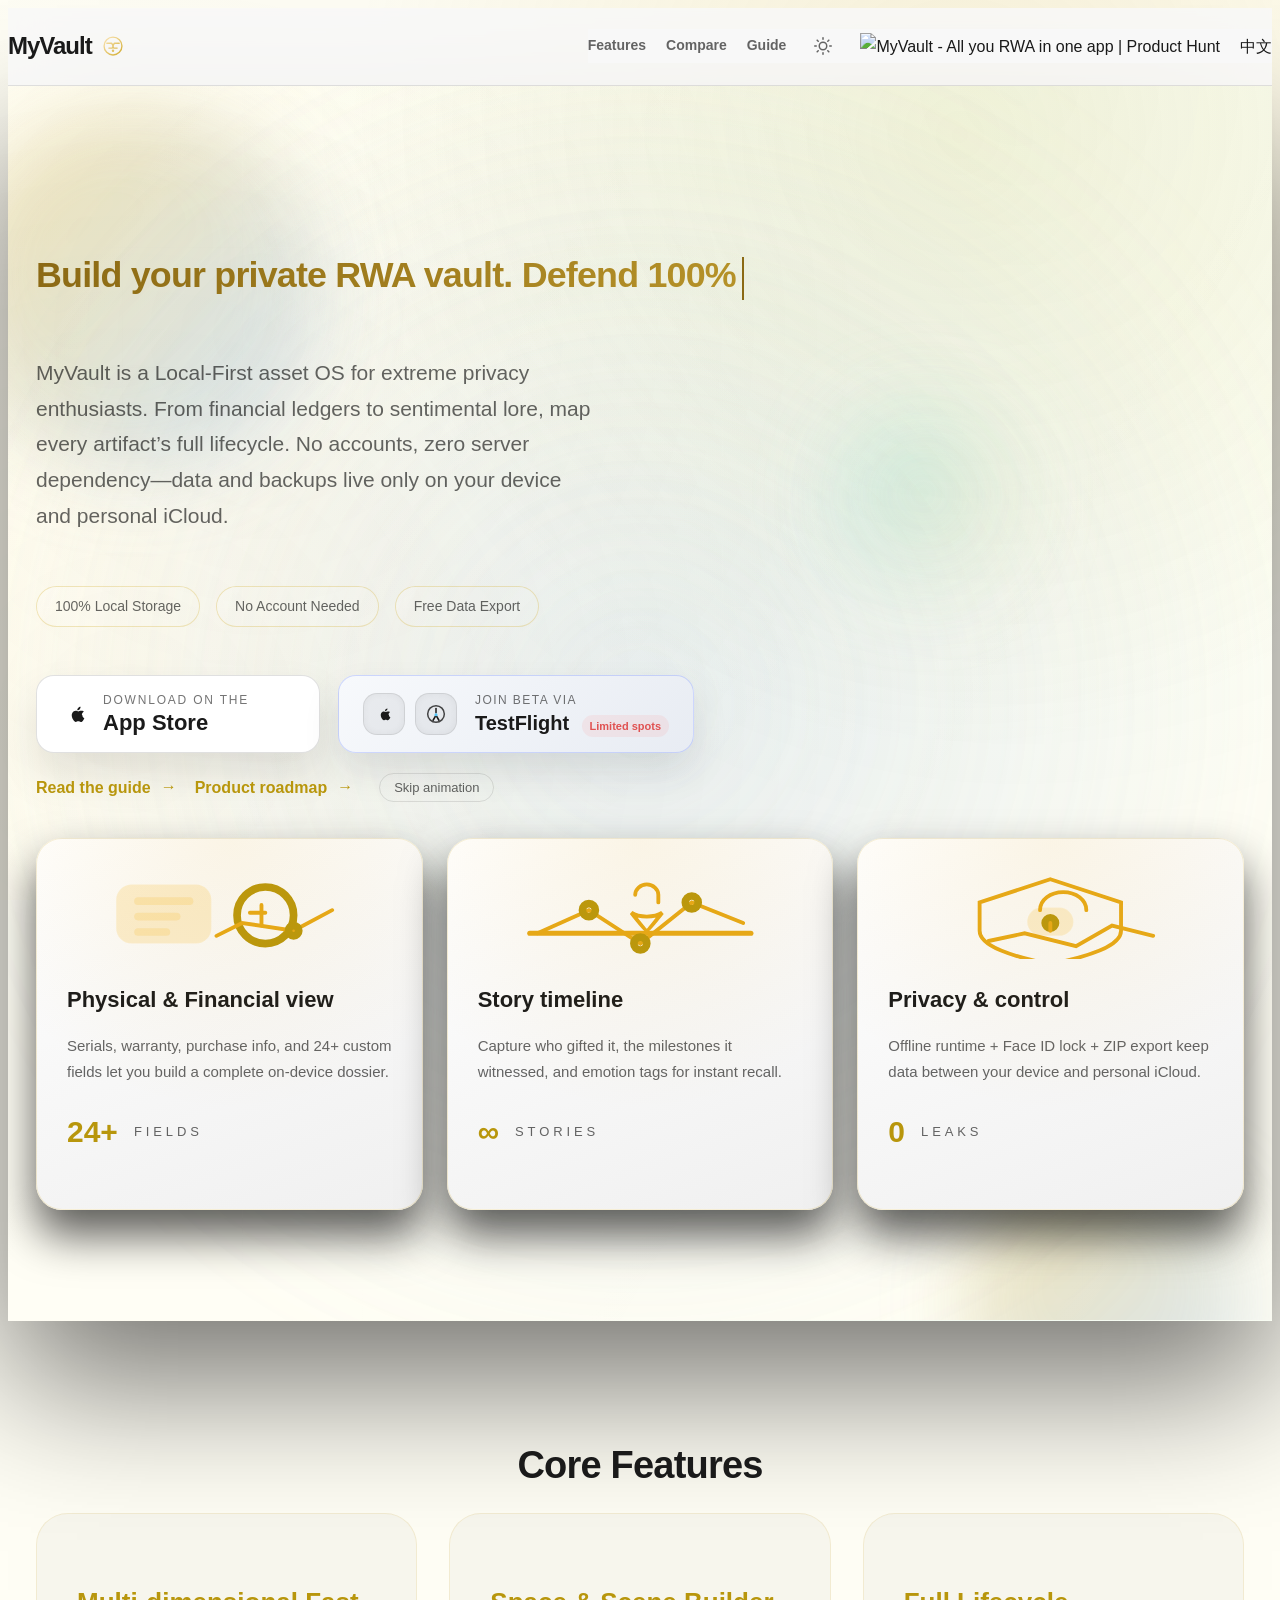
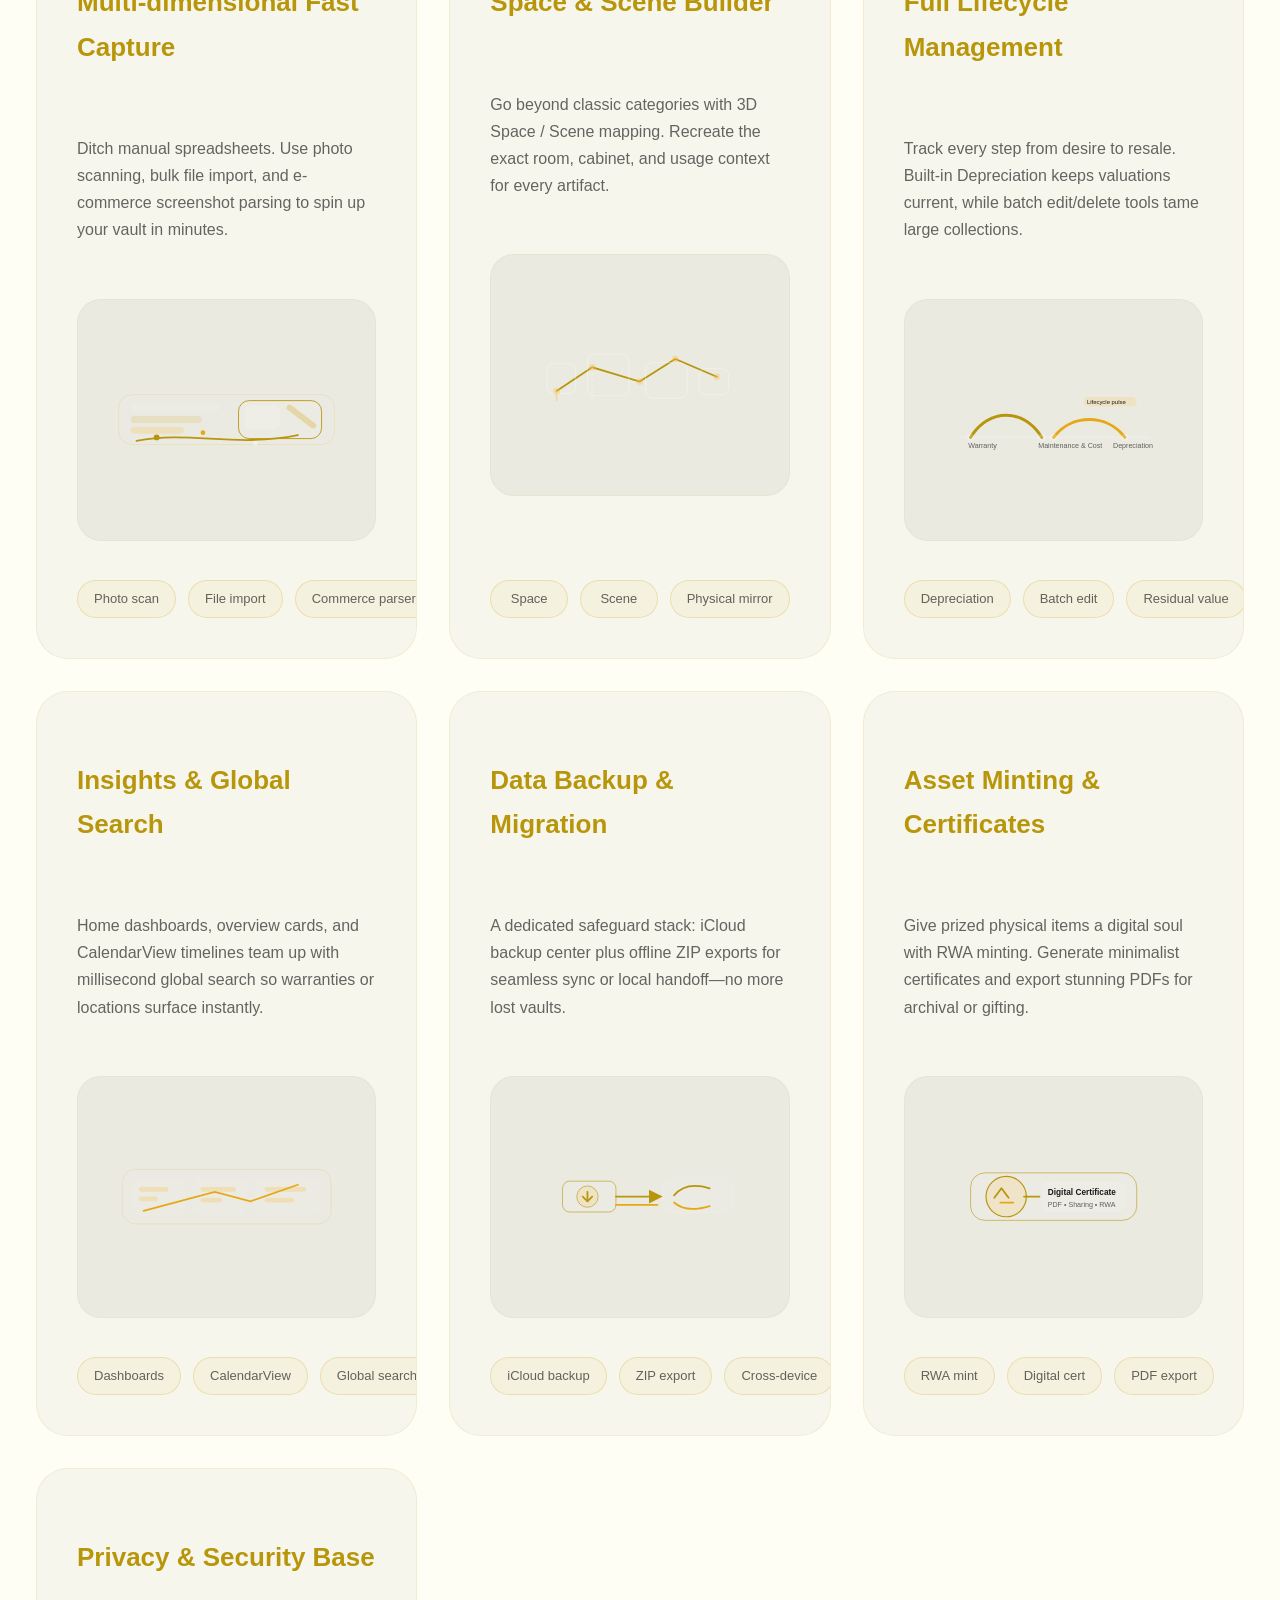
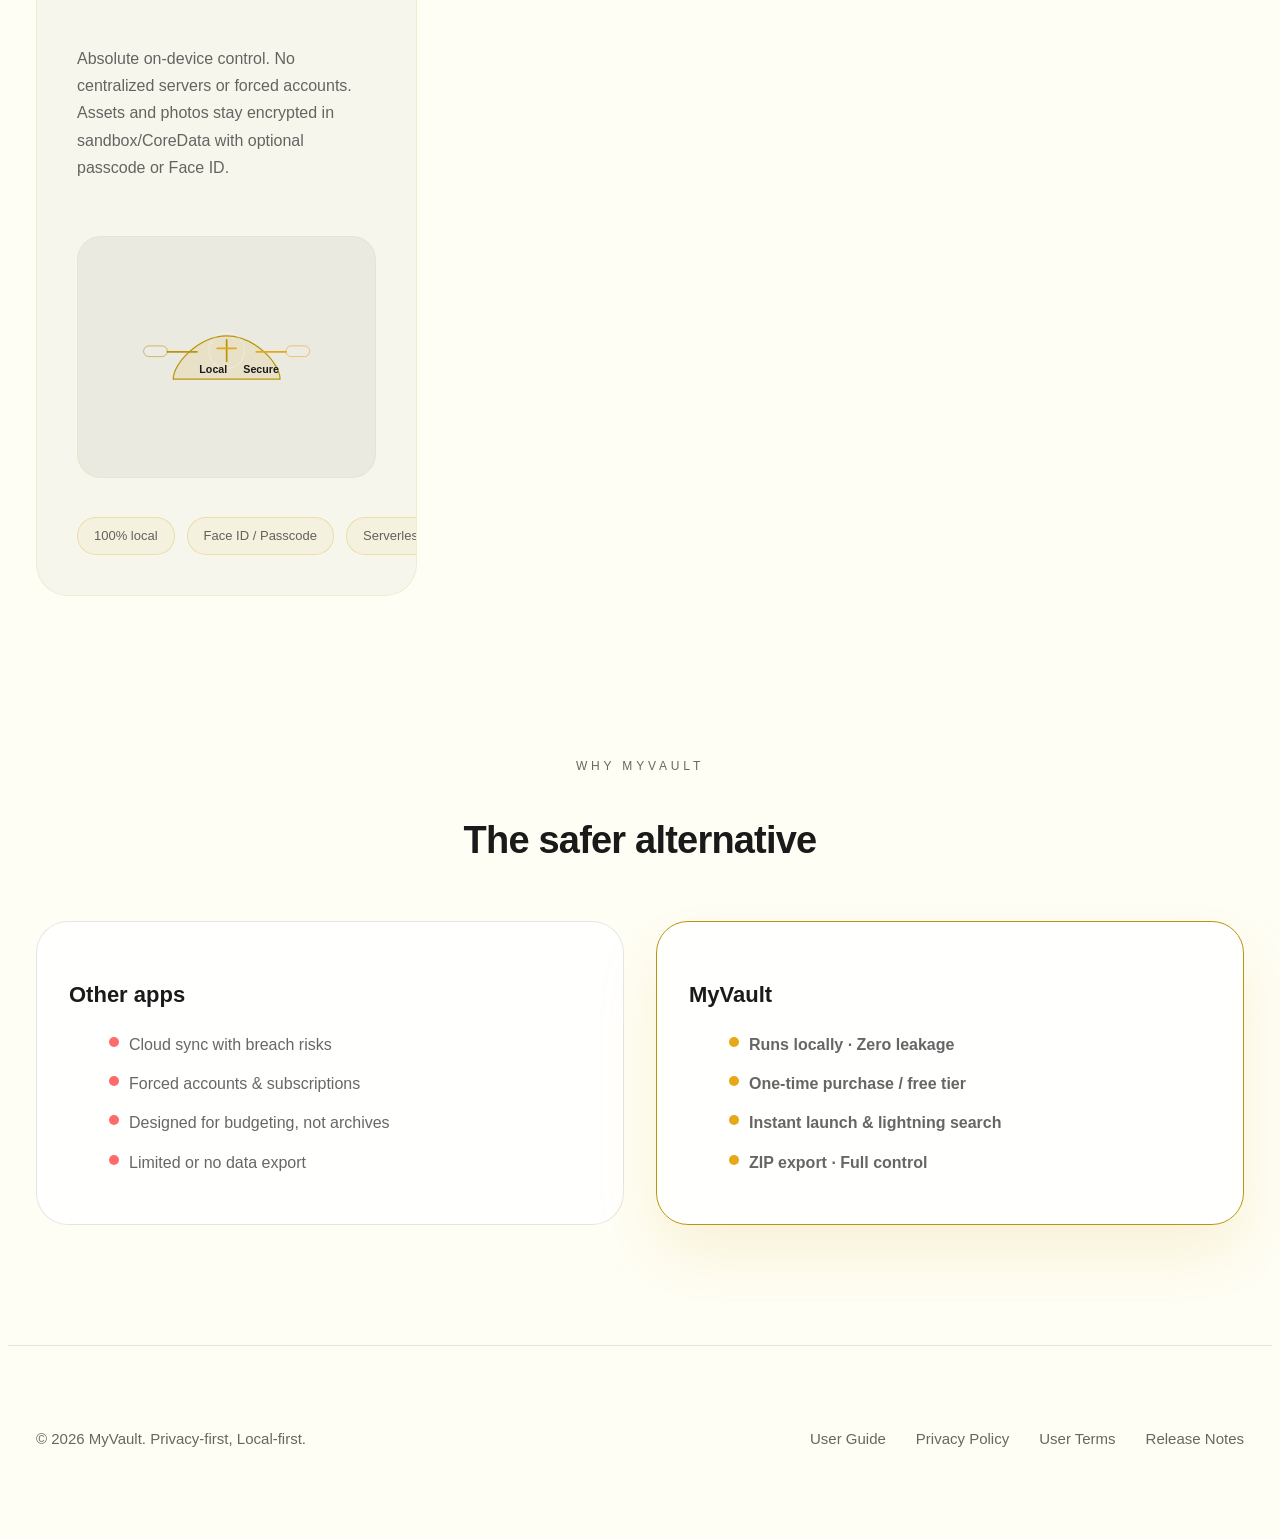
==== en/index.html @ 544a4bd5 "refactor: 移除Hero区ProductHunt卡片，优化导航栏布局与样式" ====
<!doctype html>
<html lang="en">
<head>
  <meta charset="utf-8" />
  <meta name="viewport" content="width=device-width,initial-scale=1" />
  <title>MyVault — Manage Real Assets & Preserve Their Stories</title>
  <meta name="description" content="MyVault is a privacy-first, local-first iOS app for cataloguing real-world assets, finances, and the memories behind them." />
  <meta property="og:title" content="MyVault: Manage Your Real Assets & Preserve Their Stories" />
  <meta property="og:description" content="Privacy-first, local-first asset notebook. Capture physical specs, financial attributes, and emotional memories. Data never leaves your device." />
  <meta property="og:type" content="website" />
  <meta property="og:url" content="https://myvault.moodex.cc/en/" />
  <meta property="og:image" content="https://myvault.moodex.cc/assets/og-cover.svg" />
  <link rel="stylesheet" href="../assets/style.css?v=1.1" />
  <link rel="icon" href="../assets/favicon.svg" type="image/svg+xml" />
  <link rel="manifest" href="/manifest.json" />
  <meta name="theme-color" content="#d4af37" />
  <link rel="canonical" href="https://myvault.moodex.cc/en/" />
  <link rel="alternate" hreflang="zh" href="https://myvault.moodex.cc/" />
  <link rel="alternate" hreflang="en" href="https://myvault.moodex.cc/en/" />
  <link rel="alternate" hreflang="x-default" href="https://myvault.moodex.cc/" />
  <script type="application/ld+json">
  {
    "@context": "https://schema.org",
    "@type": "SoftwareApplication",
    "name": "MyVault",
    "description": "A privacy-first, local-first iOS app for cataloguing real-world assets, finances, and the memories behind them.",
    "url": "https://myvault.moodex.cc/en/",
    "applicationCategory": "ProductivityApplication",
    "operatingSystem": "iOS",
    "offers": {
      "@type": "Offer",
      "price": "0",
      "priceCurrency": "USD"
    },
    "aggregateRating": {
      "@type": "AggregateRating",
      "ratingValue": "4.8",
      "ratingCount": "128"
    }
  }
  </script>
</head>
<body>
  <nav class="nav">
    <div class="container nav-inner">
      <a href="index.html" class="brand">MyVault</a>
      <button class="mobile-menu-toggle" aria-label="Toggle menu" onclick="toggleMobileMenu()">
        <svg class="icon-menu" viewBox="0 0 24 24" fill="none" stroke="currentColor" stroke-width="2" stroke-linecap="round">
          <path d="M3 12h18M3 6h18M3 18h18"/>
        </svg>
        <svg class="icon-close" viewBox="0 0 24 24" fill="none" stroke="currentColor" stroke-width="2" stroke-linecap="round">
          <path d="M18 6L6 18M6 6l12 12"/>
        </svg>
      </button>
      <div class="nav-links">
        <a href="#features" class="nav-link">Features</a>
        <a href="#comparison" class="nav-link">Compare</a>
        <a href="guide.html" class="nav-link">Guide</a>
        <button class="theme-toggle" aria-label="Toggle theme" onclick="toggleTheme()">
          <svg class="icon-sun" viewBox="0 0 24 24" fill="none" stroke="currentColor" stroke-width="2" stroke-linecap="round">
            <circle cx="12" cy="12" r="5"/><path d="M12 1v2M12 21v2M4.22 4.22l1.42 1.42M18.36 18.36l1.42 1.42M1 12h2M21 12h2M4.22 19.78l1.42-1.42M18.36 5.64l1.42-1.42"/>
          </svg>
          <svg class="icon-moon" viewBox="0 0 24 24" fill="none" stroke="currentColor" stroke-width="2" stroke-linecap="round">
            <path d="M21 12.79A9 9 0 1 1 11.21 3 7 7 0 0 0 21 12.79z"/>
          </svg>
        </button>
        <a href="https://www.producthunt.com/products/myvault?embed=true&utm_source=badge-featured&utm_medium=badge&utm_campaign=badge-myvault" target="_blank" rel="noopener noreferrer" class="ph-badge"><img alt="MyVault - All you RWA in one app | Product Hunt" src="https://api.producthunt.com/widgets/embed-image/v1/featured.svg?post_id=1150539&theme=light&t=1779177523877"></a>
        <a href="../index.html" class="lang-toggle" data-lang-target="zh">中文</a>
      </div>
    </div>
  </nav>

  <main>
    <section class="hero reveal" id="hero">
      <div class="hero-atmosphere" aria-hidden="true">
        <div class="hero-gridlines"></div>
        <div class="hero-orb hero-orb-one"></div>
        <div class="hero-orb hero-orb-two"></div>
        <div class="hero-orb hero-orb-three"></div>
      </div>
      <div class="container">
        <div class="hero-grid">
          <div class="hero-copy">
            <h1 class="h-title">
              <span class="typing" data-typing-speed="55">Build your private RWA vault. Defend 100% data sovereignty.</span>
              <span class="typing-caret" aria-hidden="true"></span>
            </h1>
            <p class="h-sub">MyVault is a Local-First asset OS for extreme privacy enthusiasts. From financial ledgers to sentimental lore, map every artifact’s full lifecycle. No accounts, zero server dependency—data and backups live only on your device and personal iCloud.</p>
            <div class="trust-badges">
              <span class="badge">100% Local Storage</span>
              <span class="badge">No Account Needed</span>
              <span class="badge">Free Data Export</span>
            </div>
            <div class="cta-row">
              <a class="app-store-badge" href="https://apps.apple.com/us/app/myvault-pro/id6761352322" aria-label="Download on the App Store">
                <svg viewBox="0 0 24 24" fill="currentColor" role="img" aria-hidden="true"><path d="M17.4 12.9c-.02-2.2 1.8-3.3 1.9-3.3-1-.5-2-.6-2.5-.6-1.1-.1-2.1.6-2.7.6-.6 0-1.4-.6-2.4-.6-1.2 0-2.4.7-3 1.8-1.3 2.1-.3 5.1.9 6.8.6.8 1.3 1.8 2.2 1.8.9 0 1.2-.6 2.3-.6s1.3.6 2.4.6c1 0 1.6-.9 2.2-1.7.7-.9 1-1.8 1-1.8-.02 0-1.9-.7-1.9-3z"/><path d="M15.4 7.6c.5-.6.9-1.4.8-2.3-.8.03-1.7.5-2.2 1.1-.5.5-.9 1.3-.8 2.2.9.07 1.7-.4 2.2-1z"/></svg>
                <div>
                  <small>Download on the</small>
                  <strong>App Store</strong>
                </div>
              </a>
              <a class="testflight-badge" href="https://testflight.apple.com/join/rM3rvxTg" target="_blank" rel="noopener" aria-label="Join the TestFlight beta">
                <div class="badge-icons" aria-hidden="true">
                  <span class="icon">
                    <svg viewBox="0 0 24 24" fill="currentColor">
                      <path d="M17.4 12.9c-.02-2.2 1.8-3.3 1.9-3.3-1-.5-2-.6-2.5-.6-1.1-.1-2.1.6-2.7.6-.6 0-1.4-.6-2.4-.6-1.2 0-2.4.7-3 1.8-1.3 2.1-.3 5.1.9 6.8.6.8 1.3 1.8 2.2 1.8.9 0 1.2-.6 2.3-.6s1.3.6 2.4.6c1 0 1.6-.9 2.2-1.7.7-.9 1-1.8 1-1.8-.02 0-1.9-.7-1.9-3z"/>
                      <path d="M15.4 7.6c.5-.6.9-1.4.8-2.3-.8.03-1.7.5-2.2 1.1-.5.5-.9 1.3-.8 2.2.9.07 1.7-.4 2.2-1z"/>
                    </svg>
                  </span>
                  <span class="icon">
                    <svg viewBox="0 0 24 24" fill="none" stroke="currentColor" stroke-width="1.8" stroke-linecap="round" stroke-linejoin="round">
                      <circle cx="12" cy="12" r="10" opacity=".8"/>
                      <path d="M12 5.5v5"/>
                      <path d="M12 13.5l3.5 6"/>
                      <path d="M12 13.5l-3.5 6"/>
                      <circle cx="12" cy="13" r="1.8" fill="#4fc3f7" stroke="none"/>
                    </svg>
                  </span>
                </div>
                <div>
                  <small>Join beta via</small>
                  <strong>TestFlight</strong>
                  <span class="urgency-tag">Limited spots</span>
                </div>
              </a>
            </div>
            <div class="cta-row">
              <a class="ghost-link" href="guide.html">Read the guide</a>
              <a class="ghost-link" href="https://linear.app/myvault" target="_blank" rel="noopener">Product roadmap</a>
              <button class="skip-typing" aria-label="Skip typing animation" onclick="skipTyping()">Skip animation</button>
            </div>
          </div>
        </div>
        <div class="insight-grid">
          <article class="insight-card">
            <div class="mini-chart">
              <svg viewBox="0 0 200 70">
                <rect x="12" y="12" width="74" height="46" rx="12" fill="rgba(255,255,255,.04)" stroke="rgba(255,255,255,.12)"/>
                <rect x="26" y="22" width="46" height="6" rx="3" fill="rgba(247,193,76,.5)"/>
                <rect x="26" y="34" width="36" height="6" rx="3" fill="rgba(255,255,255,.2)"/>
                <rect x="26" y="46" width="28" height="6" rx="3" fill="rgba(255,255,255,.12)"/>
                <circle cx="128" cy="36" r="22" fill="rgba(212,175,55,.15)" stroke="var(--accent)" stroke-width="2"/>
                <path d="M116,34h12" stroke="var(--accent)" stroke-width="3" stroke-linecap="round"/>
                <path d="M125,28v16" stroke="var(--accent)" stroke-width="3" stroke-linecap="round"/>
                <path class="animate-path" d="M90,52 L110,42 L150,48 L180,32" fill="none" stroke="var(--accent-secondary)" stroke-width="2.5" stroke-linecap="round"/>
                <circle cx="150" cy="48" r="4" fill="var(--accent-secondary)"/>
              </svg>
            </div>
            <h3>Physical & Financial view</h3>
            <p>Serials, warranty, purchase info, and 24+ custom fields let you build a complete on-device dossier.</p>
            <div class="metric"><strong>24+</strong><span>FIELDS</span></div>
          </article>
          <article class="insight-card">
            <div class="mini-chart">
              <svg viewBox="0 0 200 70">
                <line x1="14" y1="50" x2="186" y2="50" stroke="rgba(255,255,255,.2)" stroke-width="2" stroke-linecap="round"/>
                <path class="animate-path" d="M20,50 L60,32 L100,58 L140,26 L180,42" fill="none" stroke="var(--accent)" stroke-width="3" stroke-linecap="round"/>
                <g fill="rgba(247,193,76,.4)">
                  <circle cx="60" cy="32" r="5"/>
                  <circle cx="100" cy="58" r="5"/>
                  <circle cx="140" cy="26" r="5"/>
                </g>
                <path d="M96,20 C96,16 100,12 105,12c5,0 9,4 9,8v6" stroke="rgba(247,193,76,.6)" stroke-width="2" fill="none"/>
                <path d="M93,34 C99,38 111,38 117,34 117,34 106,48 105,48 104,48 93,34 93,34Z" fill="var(--accent-secondary)"/>
              </svg>
            </div>
            <h3>Story timeline</h3>
            <p>Capture who gifted it, the milestones it witnessed, and emotion tags for instant recall.</p>
            <div class="metric"><strong>∞</strong><span>STORIES</span></div>
          </article>
          <article class="insight-card">
            <div class="mini-chart">
              <svg viewBox="0 0 200 70">
                <path d="M100,8 L155,26 V48 C155,60 130,68 100,74 70,68 45,60 45,48 V26 Z" fill="rgba(212,175,55,.12)" stroke="var(--accent)" stroke-width="2"/>
                <rect x="82" y="30" width="36" height="22" rx="11" fill="rgba(0,0,0,.35)" stroke="rgba(255,255,255,.2)"/>
                <path d="M92,32 C92,24 100,18 110,18s18,6 18,14" fill="none" stroke="rgba(255,255,255,.4)" stroke-width="2"/>
                <circle cx="100" cy="42" r="4" fill="var(--accent-secondary)"/>
                <path d="M100,42 v6" stroke="var(--accent-secondary)" stroke-width="2" stroke-linecap="round"/>
                <path class="animate-path" d="M52,56 L80,50 L120,60 L148,44 L180,52" fill="none" stroke="var(--accent)" stroke-width="2.5" stroke-linecap="round"/>
              </svg>
            </div>
            <h3>Privacy & control</h3>
            <p>Offline runtime + Face ID lock + ZIP export keep data between your device and personal iCloud.</p>
            <div class="metric"><strong>0</strong><span>LEAKS</span></div>
          </article>
        </div>
      </div>
    </section>

    <section id="features" class="section">
      <div class="container">
        <h2 class="section-title reveal">Core Features</h2>
        <div class="feature-chart-grid">
          <div class="feature-chart reveal">
            <h3>Multi-dimensional Fast Capture</h3>
            <p class="feature-desc">Ditch manual spreadsheets. Use photo scanning, bulk file import, and e-commerce screenshot parsing to spin up your vault in minutes.</p>
            <div class="chart-wrap">
              <svg viewBox="0 0 400 120">
                <rect x="18" y="18" width="364" height="84" rx="22" fill="rgba(255,255,255,.02)" stroke="var(--line)"/>
                <rect x="38" y="32" width="150" height="14" rx="7" fill="rgba(255,255,255,.08)"/>
                <rect x="38" y="54" width="120" height="12" rx="6" fill="rgba(212,175,55,.18)"/>
                <rect x="38" y="72" width="90" height="12" rx="6" fill="rgba(247,193,76,.25)"/>
                <rect x="220" y="28" width="140" height="64" rx="18" fill="rgba(255,255,255,.04)" stroke="var(--accent)" stroke-width="1.5"/>
                <rect x="230" y="36" width="60" height="40" rx="10" fill="rgba(255,255,255,.08)"/>
                <path d="M306,40 L346,70" stroke="rgba(212,175,55,.35)" stroke-width="10" stroke-linecap="round"/>
                <path class="animate-path" d="M48,96 C140,78 210,108 320,86" fill="none" stroke="var(--accent)" stroke-width="3" stroke-linecap="round"/>
                <circle cx="82" cy="90" r="5" fill="var(--accent)"/>
                <circle cx="160" cy="82" r="4" fill="var(--accent-secondary)"/>
                <circle cx="248" cy="100" r="4" fill="#fff" opacity=".4"/>
              </svg>
            </div>
            <div class="meta"><span>Photo scan</span><span>File import</span><span>Commerce parser</span></div>
          </div>
          <div class="feature-chart reveal">
            <h3>Space & Scene Builder</h3>
            <p class="feature-desc">Go beyond classic categories with 3D Space / Scene mapping. Recreate the exact room, cabinet, and usage context for every artifact.</p>
            <div class="chart-wrap">
              <svg viewBox="0 0 400 120">
                <path class="animate-path" d="M60,86 L120,46 L200,70 L260,32 L330,62" fill="none" stroke="var(--accent)" stroke-width="3" stroke-linecap="round"/>
                <g fill="none" stroke="rgba(255,255,255,.3)" stroke-width="1.5">
                  <rect x="44" y="40" width="48" height="50" rx="10"/>
                  <rect x="112" y="24" width="70" height="70" rx="12"/>
                  <rect x="210" y="38" width="70" height="60" rx="12"/>
                  <rect x="300" y="48" width="50" height="44" rx="12"/>
                </g>
                <g fill="rgba(247,193,76,.35)">
                  <circle cx="60" cy="86" r="6"/>
                  <circle cx="120" cy="46" r="6"/>
                  <circle cx="200" cy="70" r="6"/>
                  <circle cx="260" cy="32" r="6"/>
                  <circle cx="330" cy="62" r="6"/>
                </g>
                <polyline points="60,86 60,102" stroke="rgba(247,193,76,.4)" stroke-width="3" stroke-linecap="round"/>
                <polyline points="120,46 120,102" stroke="rgba(255,255,255,.2)" stroke-width="3" stroke-dasharray="4 6"/>
              </svg>
            </div>
            <div class="meta"><span>Space</span><span>Scene</span><span>Physical mirror</span></div>
          </div>
          <div class="feature-chart reveal">
            <h3>Full Lifecycle Management</h3>
            <p class="feature-desc">Track every step from desire to resale. Built-in Depreciation keeps valuations current, while batch edit/delete tools tame large collections.</p>
            <div class="chart-wrap">
              <svg viewBox="0 0 400 120">
                <line x1="40" y1="90" x2="360" y2="90" stroke="rgba(255,255,255,.15)" stroke-width="4" stroke-linecap="round"/>
                <path class="animate-path" d="M60,90 C90,40 150,40 180,90" fill="none" stroke="var(--accent)" stroke-width="5" stroke-linecap="round"/>
                <path class="animate-path" d="M200,90 C230,50 290,50 320,90" fill="none" stroke="var(--accent-secondary)" stroke-width="5" stroke-linecap="round"/>
                <g fill="rgba(255,255,255,.2)">
                  <circle cx="60" cy="90" r="6"/>
                  <circle cx="180" cy="90" r="6"/>
                  <circle cx="200" cy="90" r="6"/>
                  <circle cx="320" cy="90" r="6"/>
                </g>
                <text x="56" y="108" fill="var(--muted)" font-size="12">Warranty</text>
                <text x="174" y="108" fill="var(--muted)" font-size="12">Maintenance & Cost</text>
                <text x="300" y="108" fill="var(--muted)" font-size="12">Depreciation</text>
                <rect x="250" y="22" width="90" height="16" rx="8" fill="rgba(247,193,76,.2)"/>
                <text x="256" y="34" fill="var(--text)" font-size="10">Lifecycle pulse</text>
              </svg>
            </div>
            <div class="meta"><span>Depreciation</span><span>Batch edit</span><span>Residual value</span></div>
          </div>
          <div class="feature-chart reveal">
            <h3>Insights & Global Search</h3>
            <p class="feature-desc">Home dashboards, overview cards, and CalendarView timelines team up with millisecond global search so warranties or locations surface instantly.</p>
            <div class="chart-wrap">
              <svg viewBox="0 0 400 120">
                <rect x="24" y="14" width="352" height="92" rx="22" fill="rgba(255,255,255,.02)" stroke="var(--line)"/>
                <rect x="40" y="30" width="90" height="60" rx="14" fill="rgba(255,255,255,.05)" stroke="rgba(255,255,255,.08)"/>
                <rect x="144" y="30" width="90" height="60" rx="14" fill="rgba(255,255,255,.05)" stroke="rgba(255,255,255,.08)"/>
                <rect x="248" y="30" width="110" height="60" rx="14" fill="rgba(255,255,255,.05)" stroke="rgba(255,255,255,.08)"/>
                <g fill="rgba(247,193,76,.3)">
                  <rect x="52" y="44" width="50" height="8" rx="4"/>
                  <rect x="52" y="60" width="32" height="8" rx="4"/>
                  <rect x="156" y="44" width="60" height="8" rx="4"/>
                  <rect x="156" y="62" width="36" height="8" rx="4"/>
                  <rect x="264" y="44" width="70" height="8" rx="4"/>
                  <rect x="264" y="62" width="50" height="8" rx="4"/>
                </g>
                <path class="animate-path" d="M60,84 L180,52 L240,68 L320,40" fill="none" stroke="var(--accent-secondary)" stroke-width="3" stroke-linecap="round"/>
              </svg>
            </div>
            <div class="meta"><span>Dashboards</span><span>CalendarView</span><span>Global search</span></div>
          </div>
          <div class="feature-chart reveal">
            <h3>Data Backup & Migration</h3>
            <p class="feature-desc">A dedicated safeguard stack: iCloud backup center plus offline ZIP exports for seamless sync or local handoff—no more lost vaults.</p>
            <div class="chart-wrap">
              <svg viewBox="0 0 400 120">
                <defs>
                  <marker id="arrow-backup-en" markerWidth="8" markerHeight="8" refX="5" refY="4" orient="auto" markerUnits="strokeWidth">
                    <path d="M0,0 L8,4 L0,8 z" fill="var(--accent)"/>
                  </marker>
                </defs>
                <rect x="70" y="34" width="90" height="52" rx="12" fill="rgba(255,255,255,.05)" stroke="var(--accent)"/>
                <rect x="238" y="28" width="120" height="60" rx="20" fill="rgba(255,255,255,.03)" stroke="rgba(255,255,255,.15)"/>
                <path d="M258,58 q20,-24 60,-12" fill="none" stroke="var(--accent)" stroke-width="3" stroke-linecap="round"/>
                <path d="M258,70 q20,18 60,6" fill="none" stroke="var(--accent-secondary)" stroke-width="3" stroke-linecap="round"/>
                <path class="animate-path" d="M160,60 H230" fill="none" stroke="var(--accent)" stroke-width="3" stroke-linecap="round" marker-end="url(#arrow-backup-en)"/>
                <path class="animate-path" d="M230,74 H160" fill="none" stroke="var(--accent-secondary)" stroke-width="3" stroke-linecap="round"/>
                <circle cx="112" cy="60" r="18" fill="rgba(247,193,76,.2)" stroke="var(--accent)"/>
                <path d="M112,52 v16" stroke="var(--accent)" stroke-width="3" stroke-linecap="round"/>
                <polyline points="104,60 112,68 120,60" fill="none" stroke="var(--accent)" stroke-width="3" stroke-linecap="round"/>
              </svg>
            </div>
            <div class="meta"><span>iCloud backup</span><span>ZIP export</span><span>Cross-device</span></div>
          </div>
          <div class="feature-chart reveal">
            <h3>Asset Minting & Certificates</h3>
            <p class="feature-desc">Give prized physical items a digital soul with RWA minting. Generate minimalist certificates and export stunning PDFs for archival or gifting.</p>
            <div class="chart-wrap">
              <svg viewBox="0 0 400 120">
                <rect x="60" y="20" width="280" height="80" rx="24" fill="rgba(255,255,255,.03)" stroke="var(--accent)"/>
                <circle cx="120" cy="60" r="34" fill="rgba(247,193,76,.18)" stroke="var(--accent)" stroke-width="2"/>
                <path d="M100 62 L112 46 L124 62" stroke="var(--accent)" stroke-width="3" stroke-linecap="round" stroke-linejoin="round" fill="none"/>
                <path d="M110 70 L132 70" stroke="var(--accent-secondary)" stroke-width="3" stroke-linecap="round"/>
                <rect x="180" y="36" width="140" height="48" rx="12" fill="rgba(255,255,255,.06)" stroke="rgba(255,255,255,.15)"/>
                <text x="190" y="58" fill="var(--text)" font-size="14" font-weight="700">Digital Certificate</text>
                <text x="190" y="78" fill="var(--muted)" font-size="12">PDF • Sharing • RWA</text>
                <path class="animate-path" d="M150 60 H176" stroke="var(--accent)" stroke-width="3" stroke-linecap="round"/>
              </svg>
            </div>
            <div class="meta"><span>RWA mint</span><span>Digital cert</span><span>PDF export</span></div>
          </div>
          <div class="feature-chart reveal">
            <h3>Privacy & Security Base</h3>
            <p class="feature-desc">Absolute on-device control. No centralized servers or forced accounts. Assets and photos stay encrypted in sandbox/CoreData with optional passcode or Face ID.</p>
            <div class="chart-wrap">
              <svg viewBox="0 0 400 120">
                <path d="M200,25 C245,25 290,70 290,98 H110 C110,70 155,25 200,25Z" fill="rgba(212,175,55,.15)" stroke="var(--accent)" stroke-width="2"/>
                <circle cx="200" cy="50" r="30" fill="none" stroke="rgba(255,255,255,.25)" stroke-width="2"/>
                <path class="animate-path" d="M200,32 V68" stroke="var(--accent)" stroke-width="3" stroke-linecap="round"/>
                <path class="animate-path" d="M184,46 H216" stroke="var(--accent-secondary)" stroke-width="3" stroke-linecap="round"/>
                <text x="154" y="88" fill="var(--text)" font-size="18" font-weight="700">Local</text>
                <text x="228" y="88" fill="var(--text)" font-size="18" font-weight="700">Secure</text>
                <rect x="60" y="42" width="40" height="18" rx="9" fill="rgba(255,255,255,.08)" stroke="var(--accent)"/>
                <rect x="300" y="42" width="40" height="18" rx="9" fill="rgba(255,255,255,.08)" stroke="var(--accent-secondary)"/>
                <path class="animate-path" d="M100,52 H150" stroke="var(--accent)" stroke-width="3" stroke-linecap="round"/>
                <path class="animate-path" d="M300,52 H250" stroke="var(--accent-secondary)" stroke-width="3" stroke-linecap="round"/>
              </svg>
            </div>
            <div class="meta"><span>100% local</span><span>Face ID / Passcode</span><span>Serverless</span></div>
          </div>
        </div>
      </div>
    </section>

    <section id="comparison" class="section reveal">
      <div class="container">
        <div class="subheading">Why MyVault</div>
        <h2 class="section-title">The safer alternative</h2>
        <div class="compare-grid">
          <article class="compare-card other">
            <h3>Other apps</h3>
            <ul>
              <li>Cloud sync with breach risks</li>
              <li>Forced accounts & subscriptions</li>
              <li>Designed for budgeting, not archives</li>
              <li>Limited or no data export</li>
            </ul>
          </article>
          <article class="compare-card mine">
            <h3>MyVault</h3>
            <ul>
              <li><strong>Runs locally · Zero leakage</strong></li>
              <li><strong>One-time purchase / free tier</strong></li>
              <li><strong>Instant launch & lightning search</strong></li>
              <li><strong>ZIP export · Full control</strong></li>
            </ul>
          </article>
        </div>
      </div>
    </section>

  </main>

  <button class="back-to-top" aria-label="Back to top" onclick="window.scrollTo({top:0,behavior:'smooth'})">
    <svg viewBox="0 0 24 24" fill="none" stroke="currentColor" stroke-width="2.5" stroke-linecap="round" stroke-linejoin="round">
      <path d="M18 15l-6-6-6 6"/>
    </svg>
  </button>

  <footer class="footer">
    <div class="container footer-inner">
      <p class="footer-copy">© <span id="y"></span> MyVault. Privacy-first, Local-first.</p>
      <div class="footer-links">
        <a href="guide.html">User Guide</a>
        <a href="privacy.html">Privacy Policy</a>
        <a href="terms.html">User Terms</a>
        <a href="changelog.html">Release Notes</a>
      </div>
    </div>
  </footer>

  <script src="../assets/lang.js"></script>
  <script>
    let typingIntervals = [];

    function skipTyping() {
      document.querySelectorAll('.typing').forEach(target => {
        const fullText = target.getAttribute('data-full-text') || target.textContent.trim();
        target.textContent = fullText;
        const container = target.closest('.h-title');
        if (container) container.classList.add('typing-complete');
        const caret = target.closest('.h-title')?.querySelector('.typing-caret');
        if (caret) caret.style.opacity = '0';
      });
      typingIntervals.forEach(timer => clearInterval(timer));
      typingIntervals = [];
    }

    document.querySelectorAll('.typing').forEach(target => {
      const fullText = target.textContent.trim();
      target.setAttribute('data-full-text', fullText);
      const speed = parseInt(target.dataset.typingSpeed || '55', 10);
      const delay = Math.max(1600, fullText.length * speed * 0.6);
      const container = target.closest('.h-title');
      if (!container) return;

      const runTyping = () => {
        container.classList.remove('typing-complete');
        target.textContent = '';
        const caret = container.querySelector('.typing-caret');
        if (caret) caret.style.opacity = '1';
        let index = 0;
        const timer = setInterval(() => {
          target.textContent = fullText.slice(0, index + 1);
          index++;
          if (index >= fullText.length) {
            clearInterval(timer);
            const idx = typingIntervals.indexOf(timer);
            if (idx > -1) typingIntervals.splice(idx, 1);
            container.classList.add('typing-complete');
            typingIntervals.push(setTimeout(runTyping, delay));
          }
        }, speed);
        typingIntervals.push(timer);
      };

      runTyping();
    });

    document.getElementById('y').textContent = new Date().getFullYear();

    // Back to top button
    const backToTop = document.querySelector('.back-to-top');
    window.addEventListener('scroll', () => {
      if (window.scrollY > 600) {
        backToTop.classList.add('visible');
      } else {
        backToTop.classList.remove('visible');
      }
    }, { passive: true });

    // Mobile menu toggle
    function toggleMobileMenu() {
      const toggle = document.querySelector('.mobile-menu-toggle');
      const navLinks = document.querySelector('.nav-links');
      toggle.classList.toggle('active');
      navLinks.classList.toggle('active');
    }

    // Close mobile menu when clicking a link
    document.querySelectorAll('.nav-links .nav-link').forEach(link => {
      link.addEventListener('click', () => {
        document.querySelector('.mobile-menu-toggle')?.classList.remove('active');
        document.querySelector('.nav-links')?.classList.remove('active');
      });
    });

    // Theme toggle
    const themeToggle = document.querySelector('.theme-toggle');
    const savedTheme = localStorage.getItem('theme');
    if (savedTheme) {
      document.documentElement.setAttribute('data-theme', savedTheme);
    } else if (window.matchMedia('(prefers-color-scheme: light)').matches) {
      document.documentElement.setAttribute('data-theme', 'light');
    }
    function toggleTheme() {
      const current = document.documentElement.getAttribute('data-theme');
      const next = current === 'light' ? 'dark' : 'light';
      document.documentElement.setAttribute('data-theme', next);
      localStorage.setItem('theme', next);
    }

    const observer = new IntersectionObserver((entries) => {
      entries.forEach(entry => {
        if (entry.isIntersecting) {
          entry.target.classList.add('active');
          observer.unobserve(entry.target);
          const counts = entry.target.querySelectorAll('.val-count');
          counts.forEach(count => {
            const target = parseInt(count.getAttribute('data-target'));
            let current = 0;
            const duration = 1500;
            const step = target / (duration / 30);
            const timer = setInterval(() => {
              current += step;
              if (current >= target) {
                count.textContent = target;
                clearInterval(timer);
              } else {
                count.textContent = Math.floor(current);
              }
            }, 30);
          });
        }
      });
    }, { threshold: 0.15 });

    document.querySelectorAll('.reveal').forEach(el => observer.observe(el));

    // Register Service Worker for PWA
    if ('serviceWorker' in navigator) {
      window.addEventListener('load', () => {
        navigator.serviceWorker.register('/sw.js')
          .then(registration => {
            console.log('SW registered:', registration.scope);
          })
          .catch(error => {
            console.log('SW registration failed:', error);
          });
      });
    }
  </script>
</body>
</html>
---- assets/style.css ----
:root{
  --bg:#050505;--bg-alt:#070707;--glass:rgba(255,255,255,.03);--glass-border:rgba(255,255,255,.08);--glass-hover:rgba(255,255,255,.06);--text:#fff;--muted:rgba(255,255,255,.65);--accent:#d4af37;--accent-strong:#f9e2af;--accent-secondary:#f7c14c;--line:rgba(212,175,55,.2);--shadow:0 30px 60px rgba(0,0,0,.8);--radius-xl:32px;--card:rgba(255,255,255,.03)
}
[data-theme="light"]{
  --bg:#f8f8f8;--bg-alt:#fff;--glass:rgba(0,0,0,.03);--glass-border:rgba(0,0,0,.1);--glass-hover:rgba(0,0,0,.06);--text:#1a1a1a;--muted:rgba(0,0,0,.6);--accent:#b8960c;--accent-strong:#d4af37;--accent-secondary:#e6a817;--line:rgba(212,175,55,.3);--shadow:0 30px 60px rgba(0,0,0,.1);--card:rgba(0,0,0,.03)
}
[data-theme="light"] body{background:#FFFEF5;color:#1a1a1a}
[data-theme="light"] body:before{background:radial-gradient(circle at 75% 15%,rgba(212,175,55,.15),transparent 50%),radial-gradient(circle at 10% 80%,rgba(249,226,175,.08),transparent 55%)}
[data-theme="light"] .nav{background:rgba(248,248,248,.85);border-bottom-color:rgba(0,0,0,.1)}
[data-theme="light"] .brand{-webkit-text-fill-color:#1a1a1a;background:none}
[data-theme="light"] .h-title{background:linear-gradient(120deg,#8b6914,#d4af37);-webkit-background-clip:text;background-clip:text;-webkit-text-fill-color:transparent}
[data-theme="light"] .typing-caret{background:#8b6914}
[data-theme="light"] .insight-card{background:linear-gradient(160deg,#fff,#f0f0f0);border-color:rgba(212,175,55,.2)}
[data-theme="light"] .insight-card:before{opacity:.1}
[data-theme="light"] .feature-chart{background:var(--card);border-color:rgba(212,175,55,.15)}
[data-theme="light"] .feature-chart:hover{box-shadow:var(--shadow)}
[data-theme="light"] .compare-card{background:rgba(255,255,255,.9);border-color:rgba(0,0,0,.1)}
[data-theme="light"] .compare-card.mine{border-color:var(--accent);box-shadow:0 30px 60px rgba(212,175,55,.15)}
[data-theme="light"] .footer{border-top-color:rgba(0,0,0,.1)}
[data-theme="light"] .back-to-top{background:var(--accent);color:#fff}
[data-theme="light"] .chart-wrap{background:rgba(0,0,0,.05);border-color:rgba(212,175,55,.1)}
[data-theme="light"] .app-store-badge{background:#fff;color:#1a1a1a;border-color:rgba(0,0,0,.12);box-shadow:0 20px 40px rgba(0,0,0,.1)}
[data-theme="light"] .app-store-badge small{color:rgba(0,0,0,.55)}
[data-theme="light"] .app-store-badge:hover{box-shadow:0 30px 60px rgba(0,0,0,.15)}
[data-theme="light"] .testflight-badge{background:linear-gradient(135deg,#f7f9fc,#e8ecf3);color:#1a1a1a;border-color:rgba(110,137,255,.3);box-shadow:0 18px 36px rgba(5,16,44,.1)}
[data-theme="light"] .testflight-badge small{color:rgba(0,0,0,.55)}
[data-theme="light"] .testflight-badge .badge-icons .icon{background:rgba(0,0,0,.05);border-color:rgba(0,0,0,.1);box-shadow:inset 0 0 10px rgba(0,0,0,.05)}
[data-theme="light"] .testflight-badge:hover{box-shadow:0 30px 60px rgba(5,16,44,.15)}
[data-theme="light"] .urgency-tag{background:rgba(255,107,107,.1);color:#e05252}
@media(prefers-reduced-motion:reduce){
  .hero-orb,.hero-gridlines,.hero-glow{animation:none}
  .animate-path{transition:none;stroke-dashoffset:0!important}
  .reveal{opacity:1;transform:none;transition:none}
}
html{scroll-behavior:smooth}
body{font-family:"SF Pro Display","SF Pro Text",-apple-system,BlinkMacSystemFont,Inter,sans-serif;background:#050505;color:var(--text);line-height:1.7;overflow-x:hidden;min-height:100vh}
body:before,body:after{content:"";position:fixed;inset:0;pointer-events:none;z-index:-1}
body:before{background:radial-gradient(circle at 75% 15%,rgba(212,175,55,.18),transparent 50%),radial-gradient(circle at 10% 80%,rgba(249,226,175,.12),transparent 55%)}
body:after{background:url("data:image/svg+xml,%3Csvg xmlns='http://www.w3.org/2000/svg' width='160' height='160' viewBox='0 0 160 160'%3E%3Cpath fill='rgba(255,255,255,0.03)' d='M0 158h2v2H0zm40 0h2v2h-2zm40 0h2v2h-2zm40 0h2v2h-2zm40 0h2v2h-2zM0 118h2v2H0zm40 0h2v2h-2zm40 0h2v2h-2zm40 0h2v2h-2zm40 0h2v2h-2zM0 78h2v2H0zm40 0h2v2h-2zm40 0h2v2h-2zm40 0h2v2h-2zm40 0h2v2h-2zM0 38h2v2H0zm40 0h2v2h-2zm40 0h2v2h-2zm40 0h2v2h-2zm40 0h2v2h-2z'%3E%3C/svg%3E") repeat}
a{color:inherit;text-decoration:none;transition:all .3s}
.container{max-width:1400px;margin:0 auto;padding:0 28px}
.nav{position:sticky;top:0;background:rgba(5,5,5,.75);backdrop-filter:blur(18px);-webkit-backdrop-filter:blur(18px);border-bottom:1px solid var(--line);z-index:1000}
.nav-inner{display:flex;align-items:center;justify-content:space-between;padding:18px 0}
.brand{font-weight:800;font-size:24px;letter-spacing:-1px;background:linear-gradient(135deg,var(--accent),var(--accent-strong));-webkit-background-clip:text;background-clip:text;-webkit-text-fill-color:transparent;display:inline-flex;align-items:center;gap:10px}
.brand:after{content:"";display:inline-block;width:22px;height:22px;background:url("./logo-icon.svg") center/contain no-repeat}

.hero{padding:140px 0 110px;position:relative;overflow:hidden;background:radial-gradient(circle at 20% 20%,rgba(249,226,175,.08),transparent 45%),radial-gradient(circle at 80% 0,rgba(127,224,199,.08),transparent 50%);border-bottom:1px solid rgba(255,255,255,.08);box-shadow:0 60px 140px rgba(0,0,0,.55)}
.hero:before,.hero:after{content:"";position:absolute;inset:-30% -10%;background:radial-gradient(circle,rgba(249,226,175,.12),transparent 60%);filter:blur(30px);z-index:0;animation:heroGlow 18s ease-in-out infinite}
.hero:after{animation-duration:22s;animation-direction:reverse;background:radial-gradient(circle,rgba(103,167,255,.15),transparent 55%)}
.hero-atmosphere{position:absolute;inset:-10%;pointer-events:none;z-index:0}
.hero-orb{position:absolute;border-radius:50%;filter:blur(40px);opacity:.65;background:linear-gradient(135deg,rgba(212,175,55,.55),rgba(103,167,255,.4));mix-blend-mode:screen;animation:orbFloat 16s ease-in-out infinite}
.hero-orb-one{width:360px;height:360px;top:10%;left:5%;animation-duration:20s}
.hero-orb-two{width:280px;height:280px;bottom:0;right:10%;animation-duration:18s}
.hero-orb-three{width:180px;height:180px;top:30%;right:25%;background:linear-gradient(120deg,rgba(127,224,199,.55),rgba(249,226,175,.4));animation-duration:24s}
.hero-gridlines{position:absolute;inset:-5% 0;background-image:linear-gradient(90deg,rgba(255,255,255,.04) 1px,transparent 1px),linear-gradient(0deg,rgba(255,255,255,.04) 1px,transparent 1px);background-size:120px 120px,120px 120px;opacity:.15;animation:gridShift 16s linear infinite;mix-blend-mode:screen}
.hero-gridlines:after{content:"";position:absolute;inset:0;background:linear-gradient(120deg,transparent,rgba(255,255,255,.12),transparent);opacity:.6;animation:scan 8s linear infinite}
.hero-grid{display:flex;align-items:center;justify-content:space-between;gap:60px}
.hero .container{position:relative;z-index:1}
.hero-copy{flex:1;margin:0;text-align:left;display:flex;flex-direction:column;gap:20px}
.hero-copy .eyebrow{font-size:15px;letter-spacing:.32em;text-transform:uppercase;color:var(--muted);margin-bottom:8px}
.h-title{font-size:clamp(24px,2.8vw,36px);line-height:1.05;margin-bottom:12px;font-weight:900;letter-spacing:-.8px;background:linear-gradient(120deg,#f9e2af,#d4af37);-webkit-background-clip:text;background-clip:text;-webkit-text-fill-color:transparent;white-space:nowrap;display:flex;align-items:center;max-width:100%;position:relative;min-height:1.3em;overflow:visible}
.typing{display:inline-flex;white-space:nowrap;min-height:1.2em}
.typing-caret{display:inline-block;width:2px;height:1.2em;background:#f9e2af;margin-left:6px;animation:caretBlink 1s steps(1) infinite}
.typing-complete .typing-caret{opacity:0}
.hero .h-sub{font-size:21px;color:var(--muted);margin-bottom:32px;max-width:560px}
.glass-panel,.hero-card,.chip,.story-meta,.story-text,.story-tag{display:none}

.trust-badges{display:flex;flex-wrap:wrap;gap:16px;margin-bottom:28px}
.trust-badges .badge{padding:8px 18px;border-radius:999px;border:1px solid var(--line);font-size:14px;color:var(--muted);background:rgba(255,255,255,.05);position:relative;overflow:hidden}
.trust-badges .badge:after{content:"";position:absolute;left:-30%;top:0;width:40%;height:100%;background:linear-gradient(120deg,transparent,rgba(255,255,255,.22),transparent);transform:skewX(-20deg);animation:sheen 4s ease-in-out infinite}

.cta-row{display:flex;flex-wrap:wrap;gap:18px;align-items:center}
.app-store-badge{display:inline-flex;align-items:center;gap:14px;padding:14px 26px;border-radius:18px;background:#050608;color:#fff;border:1px solid rgba(255,255,255,.18);box-shadow:0 20px 40px rgba(0,0,0,.45);min-width:230px}
.app-store-badge small{display:block;font-size:12px;letter-spacing:.15em;text-transform:uppercase;color:rgba(255,255,255,.65)}
.app-store-badge strong{font-size:22px;line-height:1;font-weight:700}
.app-store-badge svg{width:26px;height:26px}
.app-store-badge:hover{transform:translateY(-4px);box-shadow:0 30px 60px rgba(0,0,0,.55)}
.testflight-badge{display:inline-flex;align-items:center;gap:18px;padding:14px 24px;border-radius:18px;background:linear-gradient(135deg,#0c111c,#111f33);color:#f5f7ff;border:1px solid rgba(110,137,255,.4);box-shadow:0 18px 36px rgba(5,16,44,.55);min-width:260px}
.testflight-badge small{display:block;font-size:12px;letter-spacing:.12em;text-transform:uppercase;color:rgba(245,247,255,.75)}
.testflight-badge strong{font-size:20px;line-height:1.2;font-weight:700}
.testflight-badge .badge-icons{display:flex;gap:10px}
.testflight-badge .badge-icons .icon{width:40px;height:40px;border-radius:14px;display:flex;align-items:center;justify-content:center;background:rgba(255,255,255,.08);border:1px solid rgba(255,255,255,.12);box-shadow:inset 0 0 10px rgba(0,0,0,.35)}
.testflight-badge .badge-icons svg{width:20px;height:20px}
.testflight-badge:hover{transform:translateY(-4px);box-shadow:0 30px 60px rgba(5,16,44,.65)}
.ghost-link{font-weight:600;color:var(--accent);position:relative;padding-right:26px}
.ghost-link:after{content:"→";position:absolute;right:0;top:50%;transform:translateY(-50%);transition:transform .3s}
.ghost-link:hover:after{transform:translate(6px,-50%)}

.skip-typing{background:none;border:1px solid var(--glass-border);color:var(--muted);font-size:13px;padding:6px 14px;border-radius:999px;cursor:pointer;transition:all .3s;margin-left:8px}
.skip-typing:hover{border-color:var(--accent);color:var(--accent)}

.urgency-tag{display:inline-block;background:rgba(255,107,107,.2);color:#ff6b6b;font-size:11px;padding:2px 8px;border-radius:999px;margin-left:8px;font-weight:600}
@media(max-width:600px){
  .urgency-tag{display:none}
}

.mobile-menu-toggle{display:none;background:none;border:none;cursor:pointer;padding:8px;color:var(--text);transition:color .3s}
.mobile-menu-toggle .icon-close{display:none}
.mobile-menu-toggle.active .icon-menu{display:none}
.mobile-menu-toggle.active .icon-close{display:block}
.mobile-menu-toggle svg{width:24px;height:24px}
.nav-links{display:flex;align-items:center;gap:20px}
.nav-links .nav-link{font-weight:600;color:var(--muted);font-size:14px;transition:color .3s}
.nav-links .nav-link:hover{color:var(--accent)}
.nav-links .ph-badge img{height:28px;width:auto}
.theme-toggle{background:none;border:none;cursor:pointer;padding:8px;color:var(--muted);transition:color .3s,background .3s;border-radius:8px;display:flex;align-items:center;justify-content:center}
.theme-toggle:hover{color:var(--accent);background:rgba(212,175,55,.08)}
.theme-toggle .icon-sun{display:none}
.theme-toggle .icon-moon{display:block}
[data-theme="light"] .theme-toggle .icon-sun{display:block}
[data-theme="light"] .theme-toggle .icon-moon{display:none}
.theme-toggle svg{width:18px;height:18px}
@media(max-width:768px){
  .mobile-menu-toggle{display:flex}
  .nav-links{position:fixed;top:61px;left:0;right:0;background:rgba(5,5,5,.95);backdrop-filter:blur(18px);flex-direction:column;align-items:flex-start;gap:0;padding:20px;transform:translateY(-120%);opacity:0;transition:all .3s;z-index:999;border-bottom:1px solid var(--line)}
  .nav-links.active{transform:translateY(0);opacity:1}
  .nav-links .nav-link{width:100%;padding:14px 0;font-size:16px;border-bottom:1px solid var(--glass-border)}
  .nav-links .nav-link:last-child{border-bottom:none}
  .nav-links .ph-badge{display:none}
  .nav-links .theme-toggle{align-self:flex-start;margin-bottom:8px}
  .nav-links .lang-toggle{margin-top:12px}
}
[data-theme="light"] .nav-links{background:rgba(248,248,248,.95)}

.back-to-top{position:fixed;bottom:32px;right:32px;width:48px;height:48px;border-radius:50%;background:var(--accent);color:#050505;border:none;cursor:pointer;opacity:0;visibility:hidden;transform:translateY(16px);transition:all .3s;z-index:900;box-shadow:0 8px 24px rgba(212,175,55,.35);display:flex;align-items:center;justify-content:center}
.back-to-top.visible{opacity:1;visibility:visible;transform:translateY(0)}
.back-to-top:hover{transform:translateY(-4px);box-shadow:0 12px 32px rgba(212,175,55,.45)}
.back-to-top svg{width:22px;height:22px}
@media(max-width:600px){
  .back-to-top{bottom:20px;right:20px;width:44px;height:44px}
}

.section{padding:80px 0}
.section-title{font-size:38px;font-weight:900;text-align:center;letter-spacing:-.8px;margin-bottom:16px}
.subheading{text-align:center;color:var(--muted);text-transform:uppercase;letter-spacing:.32em;font-size:12px;margin-bottom:14px}
.section p.section-lead,.doc p.section-lead{text-align:center;max-width:760px;margin:0 auto 42px;color:var(--muted)}

.feature-grid{display:grid;grid-template-columns:repeat(auto-fit,minmax(280px,1fr));gap:28px}
.feature-card{padding:32px;border-radius:var(--radius-xl);border:1px solid var(--glass-border);background:linear-gradient(145deg,rgba(8,8,8,.95),rgba(5,5,5,.85));box-shadow:var(--shadow);position:relative;overflow:hidden}
.feature-card:before{content:"";position:absolute;inset:0;border-radius:inherit;background:linear-gradient(120deg,rgba(212,175,55,.08),rgba(249,226,175,.05));opacity:0;transition:opacity .4s}
.feature-card:hover:before{opacity:1}
.feature-card .icon-chip{display:inline-flex;padding:6px 14px;border-radius:999px;border:1px solid rgba(255,255,255,.18);color:var(--accent);font-size:13px;letter-spacing:.1em;text-transform:uppercase;margin-bottom:18px}
.feature-card h3{font-size:24px;margin-bottom:12px}
.feature-card p{color:var(--muted);margin-bottom:16px}
.feature-card ul{list-style:none;display:flex;flex-direction:column;gap:10px;color:var(--text);font-size:15px}
.feature-card ul li{display:flex;gap:10px}
.feature-card ul li:before{content:"•";color:var(--accent);margin-top:-2px}

.insight-grid{display:grid;grid-template-columns:repeat(auto-fit,minmax(260px,1fr));gap:24px;margin-top:36px}
.insight-card{padding:30px;border-radius:26px;border:1px solid var(--line);background:linear-gradient(160deg,rgba(8,8,8,.95),rgba(15,15,15,.7));box-shadow:0 25px 45px rgba(0,0,0,.65);position:relative;overflow:hidden}
.insight-card:before{content:"";position:absolute;inset:0;border-radius:inherit;background:radial-gradient(circle at top,var(--accent-secondary) 0%,transparent 65%);opacity:.15}
.insight-card h3{font-size:22px;margin-bottom:10px}
.insight-card p{color:var(--muted);font-size:15px}
.insight-card .metric{display:flex;align-items:center;gap:16px;margin:22px 0}
.insight-card .metric strong{font-size:30px;font-weight:800;color:var(--accent)}
.insight-card .metric span{font-size:13px;letter-spacing:.3em;text-transform:uppercase;color:var(--muted)}
.mini-chart{height:90px;margin-bottom:12px}
.mini-chart svg{width:100%;height:100%}
.mini-chart path{stroke:var(--accent-secondary);stroke-width:3;fill:none;stroke-linecap:round}
.mini-chart .fill{fill:rgba(212,175,55,.12)}
.mini-chart circle{stroke:var(--accent);stroke-width:6;fill:none}
.mini-chart rect{fill:rgba(247,193,76,.25)}
.mini-chart line{stroke:var(--accent-secondary);stroke-width:4}

/* Legacy feature charts */
.feature-chart-grid{display:grid;grid-template-columns:repeat(auto-fit,minmax(320px,1fr));gap:32px}
.feature-chart{display:flex;flex-direction:column;gap:24px;background:var(--card,rgba(255,255,255,.03));border:1px solid var(--line);padding:40px;border-radius:32px;transition:all .5s cubic-bezier(.16,1,.3,1);position:relative;overflow:hidden}
.feature-chart:before{content:"";position:absolute;inset:0;border-radius:inherit;background:radial-gradient(circle at top,var(--accent-light,rgba(212,175,55,.4)) 0%,transparent 60%);opacity:0;transition:opacity .4s}
.feature-chart:hover{transform:translateY(-10px);box-shadow:var(--shadow)}
.feature-chart:hover:before{opacity:.35}
.feature-chart h3{font-size:26px;color:var(--accent);font-weight:800}
.feature-chart .feature-desc{font-size:16px;color:var(--muted);line-height:1.7}
.chart-wrap{margin:15px 0;background:rgba(0,0,0,.45);border-radius:24px;padding:30px;border:1px solid rgba(212,175,55,.15);min-height:180px;display:flex;align-items:center;justify-content:center}
.chart-wrap svg{width:100%;height:auto;display:block;overflow:visible}
.meta{display:flex;flex-wrap:nowrap;gap:12px;margin-top:auto;justify-content:space-between}
.meta span{flex:1;text-align:center}
@media(max-width:600px){
  .meta{flex-wrap:wrap}
  .meta span{flex:none;text-align:left}
}
.meta span{padding:7px 16px;border-radius:999px;border:1px solid var(--line);font-size:13px;color:var(--muted);background:rgba(212,175,55,.08);font-weight:500;white-space:nowrap}
.feature-chart:hover .meta span{border-color:var(--accent);color:var(--accent)}
.bar-track{height:12px;border-radius:6px;background:rgba(255,255,255,.08);overflow:hidden;width:100%;margin:12px 0}
.bar-fill{height:100%;background:linear-gradient(90deg,#d4af37,#f9e2af);width:0;transition:width 1.8s cubic-bezier(.34,1.56,.64,1)}
.reveal.active .bar-fill{width:var(--target-width)}
.animate-path{stroke-dasharray:9999;stroke-dashoffset:9999;transition:stroke-dashoffset 2.5s cubic-bezier(.4,0,.2,1)}
.reveal.active .animate-path{stroke-dashoffset:0}
.val-count{font-weight:800;color:var(--accent);font-variant-numeric:tabular-nums}

.link-grid{display:flex;flex-wrap:wrap;gap:24px;justify-content:center;margin-top:36px}
.link-grid a{font-size:18px;font-weight:700;color:var(--accent);position:relative;padding-bottom:4px}
.link-grid a:after{content:"";position:absolute;left:0;bottom:0;width:100%;height:2px;background:linear-gradient(90deg,var(--accent),transparent);transform-origin:left;transform:scaleX(0);transition:transform .3s}
.link-grid a:hover:after{transform:scaleX(1)}

.compare-grid{display:grid;grid-template-columns:repeat(auto-fit,minmax(280px,1fr));gap:32px;margin-top:48px}
.compare-card{border-radius:var(--radius-xl);border:1px solid var(--glass-border);padding:32px;background:rgba(6,18,35,.85);position:relative}
.compare-card.mine{border-color:rgba(127,224,199,.35);box-shadow:0 30px 60px rgba(12,62,53,.45)}
.compare-card h3{font-size:22px;margin-bottom:18px}
.compare-card ul{list-style:none;display:flex;flex-direction:column;gap:12px;color:var(--muted)}
.compare-card ul li{display:flex;gap:10px}
.compare-card ul li:before{content:"";width:10px;height:10px;margin-top:6px;border-radius:50%;background:var(--accent-secondary)}
.compare-card.other ul li:before{background:#ff6b6b}

/* Pricing Table */
.pricing-table-wrap{overflow-x:auto;margin-top:48px;border-radius:var(--radius-xl);border:1px solid var(--glass-border);background:rgba(255,255,255,.04)}
.pricing-table{width:100%;border-collapse:collapse;font-size:15px}
.pricing-table th,.pricing-table td{padding:18px 20px;text-align:left;border-bottom:1px solid var(--glass-border);vertical-align:middle}
.pricing-table tr:last-child td{border-bottom:none}
.pricing-table thead th{background:rgba(212,175,55,.1);font-weight:700;font-size:14px;color:var(--accent);letter-spacing:.05em}
.pricing-table .th-feature{width:15%}
.pricing-table .th-desc{width:45%}
.pricing-table .th-free{width:20%;text-align:center}
.pricing-table .th-pro{width:20%;text-align:center}
.pricing-table .td-feature strong{color:var(--text)}
.pricing-table .td-desc{color:var(--muted)}
.pricing-table .td-check{text-align:center;color:var(--accent);font-weight:600}
.pricing-table .td-cross{text-align:center;color:rgba(255,107,107,.8)}
.pricing-table tbody tr:hover{background:rgba(255,255,255,.03)}

/* Light theme overrides for pricing table */
[data-theme="light"] .pricing-table-wrap{background:rgba(255,255,255,.7);border-color:rgba(0,0,0,.1)}
[data-theme="light"] .pricing-table th,[data-theme="light"] .pricing-table td{border-bottom-color:rgba(0,0,0,.08)}
[data-theme="light"] .pricing-table thead th{background:rgba(212,175,55,.12)}
[data-theme="light"] .pricing-table .td-feature strong{color:#1a1a1a}
[data-theme="light"] .pricing-table .td-desc{color:rgba(0,0,0,.55)}
[data-theme="light"] .pricing-table tbody tr:hover{background:rgba(212,175,55,.04)}
@media(max-width:768px){
  .pricing-table{font-size:13px}
  .pricing-table th,.pricing-table td{padding:14px 12px}
  .pricing-table .th-feature,.pricing-table .td-feature{width:30%}
  .pricing-table .th-desc,.pricing-table .td-desc{display:none}
  .pricing-table .th-free,.pricing-table .th-pro{width:35%}
}

.legal-card{text-align:center;align-items:center}
.legal-card .btn{justify-content:center}

.btn{display:inline-flex;align-items:center;gap:12px;padding:16px 32px;border-radius:18px;font-weight:700;font-size:15px;border:1px solid transparent;transition:all .3s}
.btn.primary{background:var(--accent);color:#050505;box-shadow:0 20px 40px rgba(212,175,55,.3)}
.btn.primary:hover{transform:translateY(-3px)}
.btn.secondary{border-color:var(--glass-border);color:var(--text)}
.btn.secondary:hover{border-color:var(--accent);color:var(--accent)}

.footer{padding:80px 0;border-top:1px solid var(--glass-border);color:var(--muted);font-size:15px;margin-top:40px}
.footer-inner{display:flex;align-items:center;justify-content:space-between;gap:24px;flex-wrap:wrap}
.footer-copy{margin:0}
.footer-links{display:flex;justify-content:flex-end;gap:30px;flex-wrap:wrap}
.footer-links a:hover{color:var(--accent)}

.doc{padding:60px 0 120px}
.doc h1{font-size:48px;margin-bottom:30px;letter-spacing:-1.5px}
.doc-section{margin-top:40px}
.doc-section h2{font-size:26px;margin-bottom:14px}
.doc-section h3{font-size:18px;margin:18px 0 8px}
.doc-section p{color:var(--muted);line-height:1.8;margin-bottom:12px}
.doc-section ul,.doc-section ol{margin:12px 0 20px;padding-left:20px;color:var(--muted);line-height:1.8}
.doc-section li+li{margin-top:6px}
.doc-section code{background:rgba(255,255,255,.04);padding:2px 6px;border-radius:6px;font-size:.9em}
.doc-back{margin:20px 0 30px}
.doc-back a{display:inline-flex;align-items:center;gap:8px;padding:10px 20px;border-radius:999px;border:1px solid var(--glass-border);color:var(--accent);font-weight:600;font-size:14px;text-transform:none}
.doc-back a:hover{border-color:var(--accent);color:var(--text)}

.timeline{position:relative;margin:20px 0 60px;padding-left:32px}
.timeline:before{content:"";position:absolute;left:12px;top:0;bottom:0;width:2px;background:rgba(255,255,255,.08)}
.timeline-item{background:rgba(255,255,255,.02);border:1px solid var(--glass-border);border-radius:20px;margin-bottom:24px;padding:20px 24px;position:relative}
.timeline-item::before{content:"";position:absolute;left:-28px;top:26px;width:14px;height:14px;border-radius:50%;background:var(--accent);box-shadow:0 0 0 4px rgba(212,175,55,.18)}
.timeline-item.current{border-color:var(--accent);background:rgba(255,255,255,.04)}
.timeline-item summary{list-style:none;display:flex;align-items:center;justify-content:space-between;gap:16px;font-weight:700;font-size:18px;color:var(--text);cursor:pointer}
.timeline-item summary::-webkit-details-marker{display:none}
.timeline-heading{display:flex;align-items:center;gap:14px}
.timeline-heading .version{font-size:20px;font-weight:800}
.timeline-heading .date{font-size:14px;color:var(--muted);letter-spacing:.05em}
.timeline-item summary::after{content:"+";font-size:18px;color:var(--muted)}
.timeline-item[open] summary::after{content:"–"}
.timeline-item[open]{border-color:var(--accent);background:rgba(255,255,255,.05)}
.timeline-body{margin-top:18px}
.timeline-body h3{margin-top:18px}
.timeline-body ul{margin:10px 0 0 18px;line-height:1.8;color:var(--muted)}
.timeline-body ul li{margin-bottom:8px}

/* Animation */
@keyframes heroGlow{
  0%{transform:translate(-5%,0) scale(1)}
  50%{transform:translate(5%,5%) scale(1.15)}
  100%{transform:translate(-5%,0) scale(1)}
}
@keyframes orbFloat{
  0%{transform:translate3d(0,0,0) scale(1)}
  40%{transform:translate3d(20px,-30px,0) scale(1.05)}
  80%{transform:translate3d(-10px,25px,0) scale(.95)}
  100%{transform:translate3d(0,0,0) scale(1)}
}
@keyframes gridShift{
  0%{transform:translateY(0)}
  100%{transform:translateY(-60px)}
}
@keyframes scan{
  0%{opacity:.1;transform:translateX(-100%)}
  50%{opacity:.4}
  100%{opacity:.1;transform:translateX(100%)}
}
@keyframes cardFloat{
  0%{transform:translateY(0)}
  50%{transform:translateY(-12px)}
  100%{transform:translateY(0)}
}
@keyframes sheen{
  0%{transform:skewX(-20deg) translateX(-120%);opacity:.2}
  100%{transform:skewX(-20deg) translateX(220%);opacity:.6}
}
@keyframes caretBlink{
  0%{opacity:1}
  50%{opacity:0}
  100%{opacity:1}
}
@keyframes typingSteps{
  from{width:0}
  to{width:100%}
}
.reveal{opacity:0;transform:translateY(50px);transition:all 1s cubic-bezier(.16,1,.3,1)}
.reveal.active{opacity:1;transform:translateY(0)}

@media(max-width:1100px){
  .hero-grid{flex-direction:column;align-items:flex-start;gap:40px}
  .hero-copy{max-width:100%}
  .h-title{white-space:normal;display:block;font-size:34px}
  .typing{white-space:normal}
}

@media(max-width:900px){
  .hero{padding-top:120px}
  .cta-row{flex-direction:column;align-items:flex-start}
  .app-store-badge,.testflight-badge{width:100%;justify-content:center}
  .h-title{font-size:32px}
}

@media(max-width:600px){
  .hero-copy .eyebrow{letter-spacing:.3em}
  .section{padding:64px 0}
  .feature-card{padding:24px}
  .container{padding:0 20px}
  .doc{padding:36px 0 80px}
  .doc h1{font-size:34px;line-height:1.25}
  .doc-section{margin-top:28px}
  .doc-section p,.doc-section li{font-size:15px}
  .doc-back a{width:100%;justify-content:center}
  .footer-inner{flex-direction:column;align-items:flex-start}
  .footer-links{justify-content:flex-start}
}
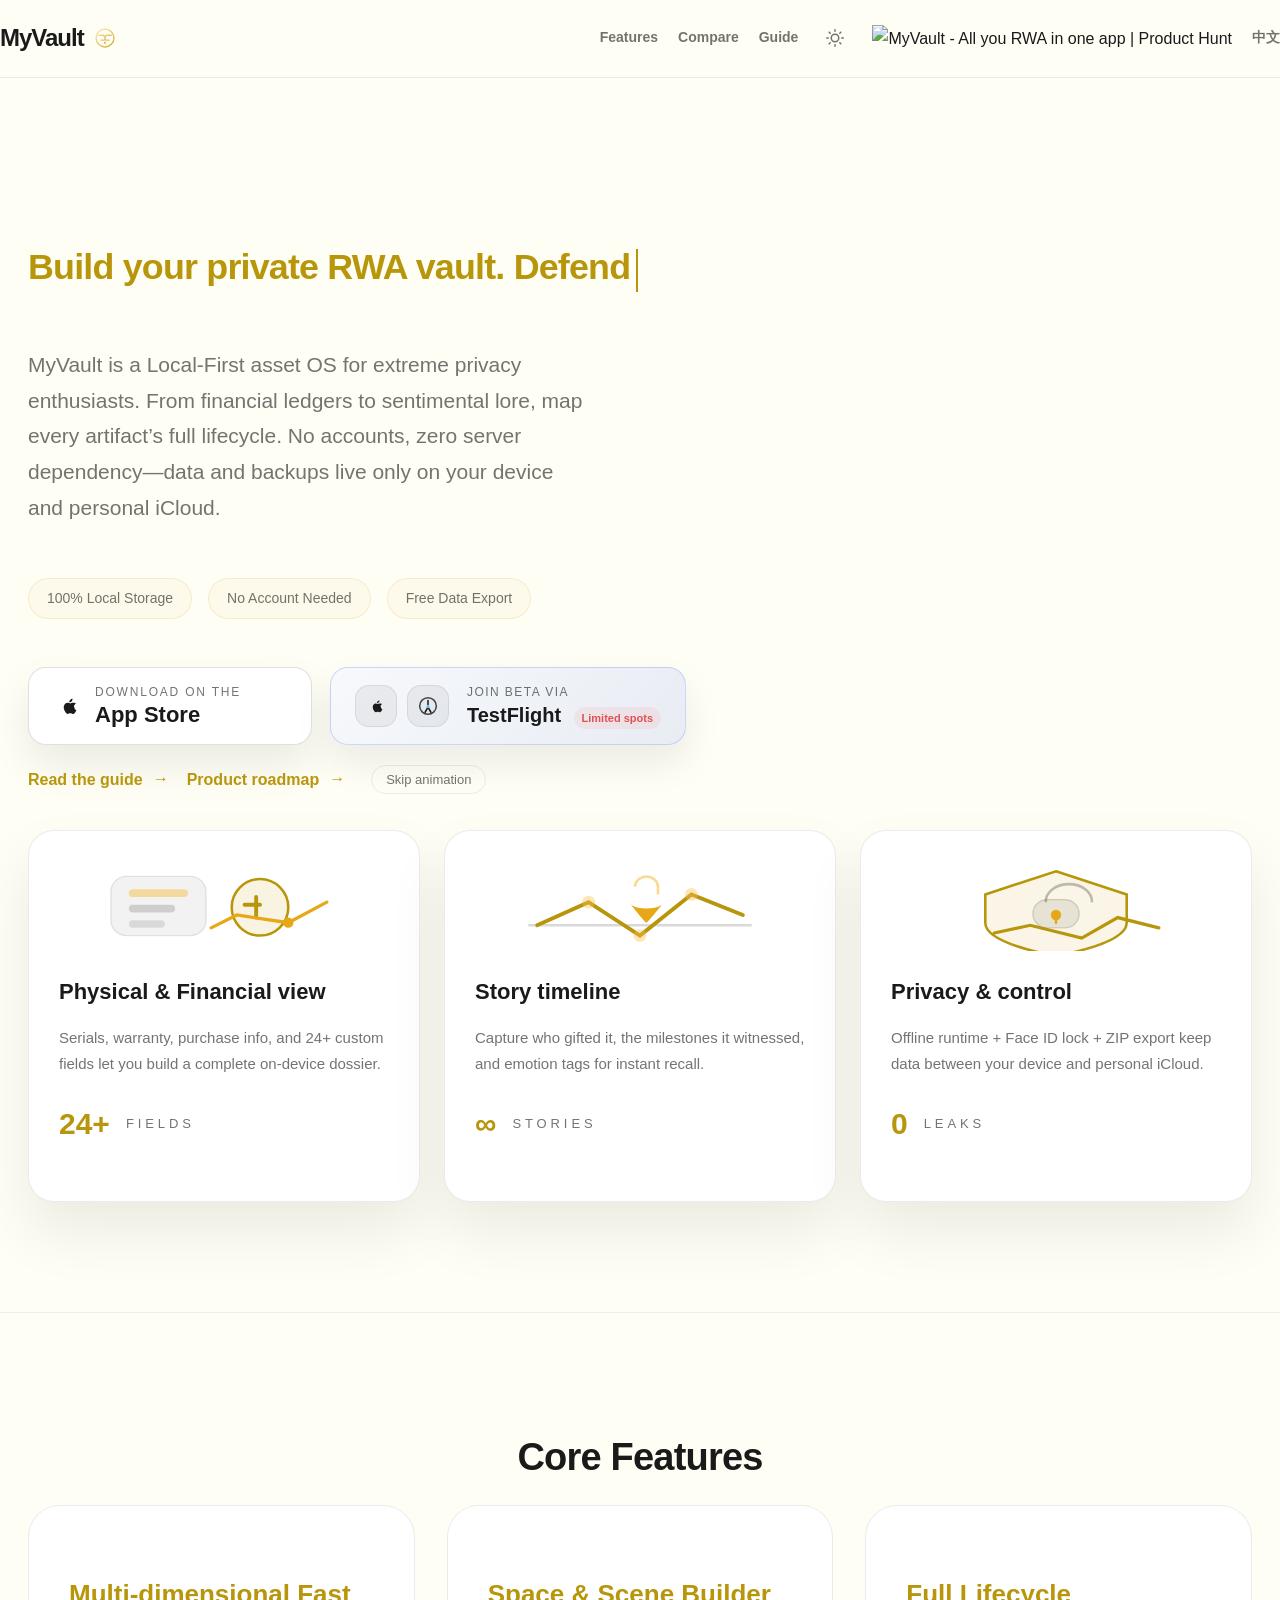
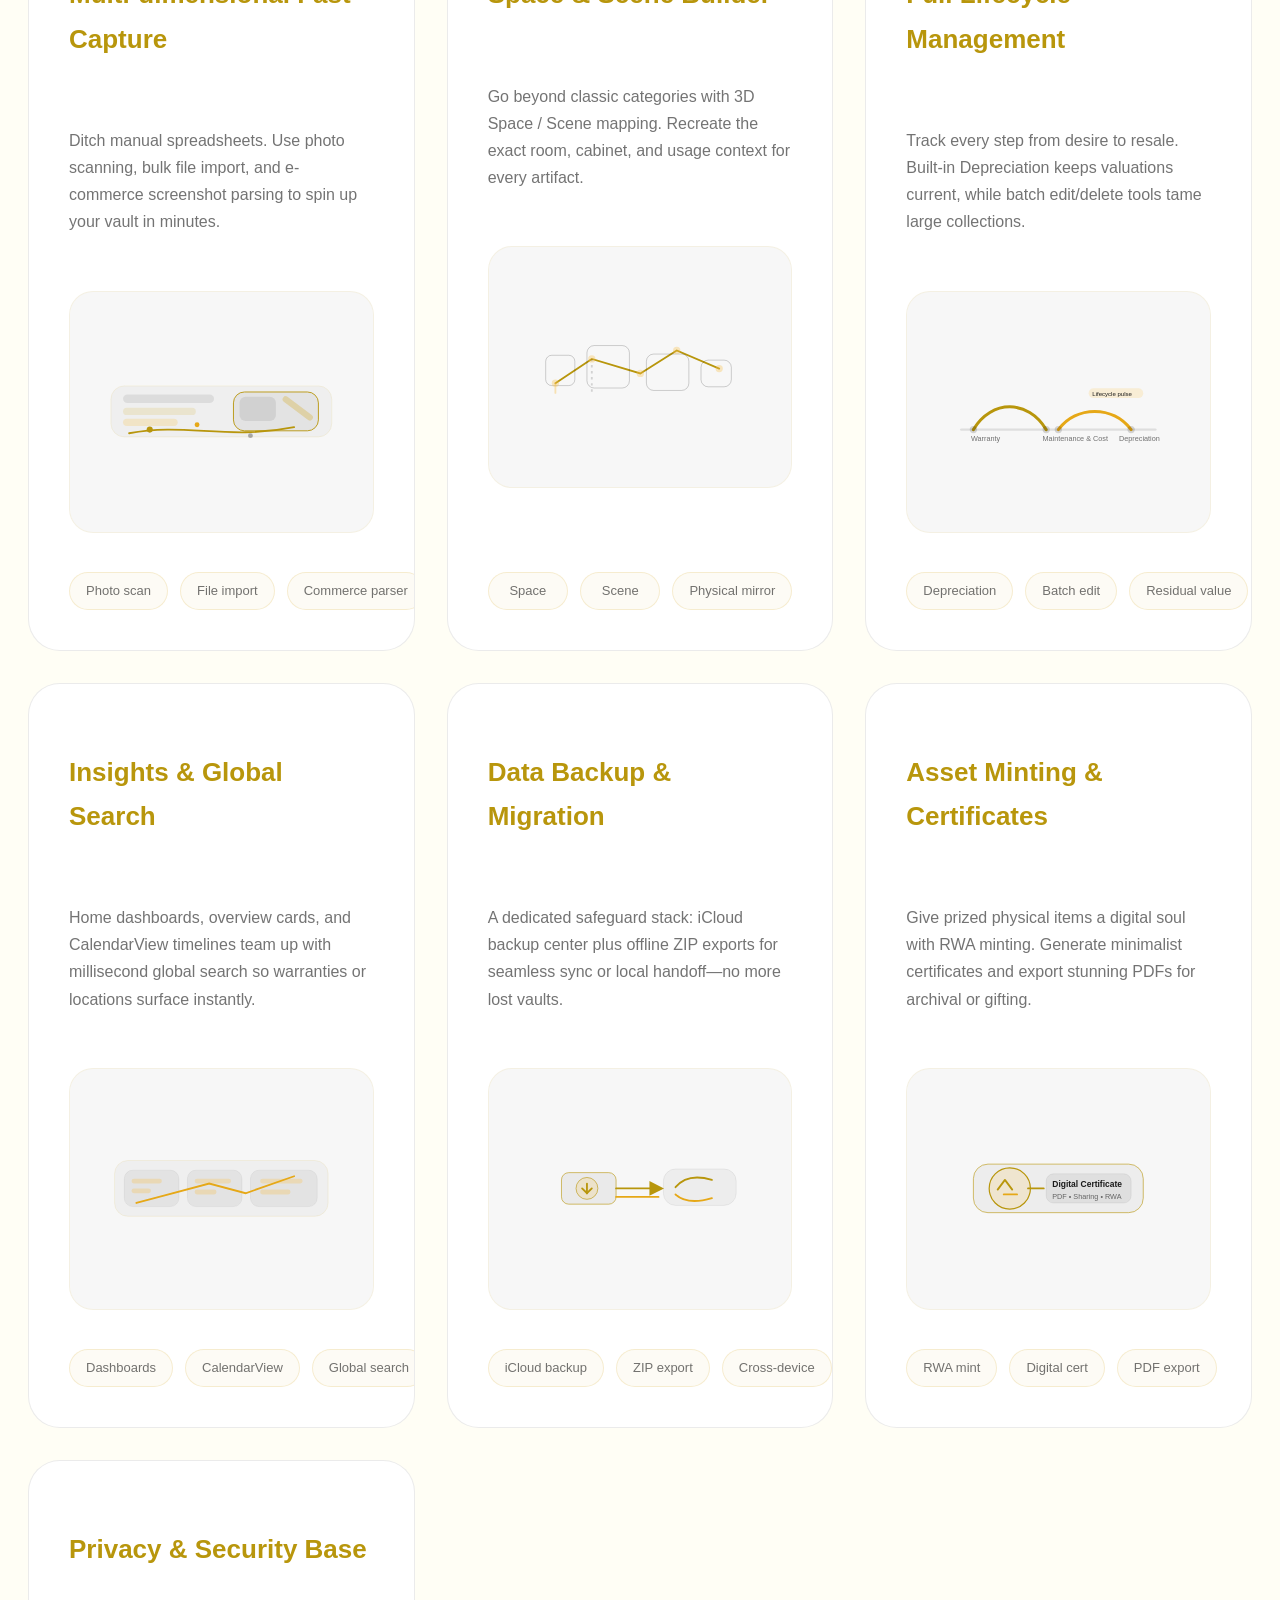
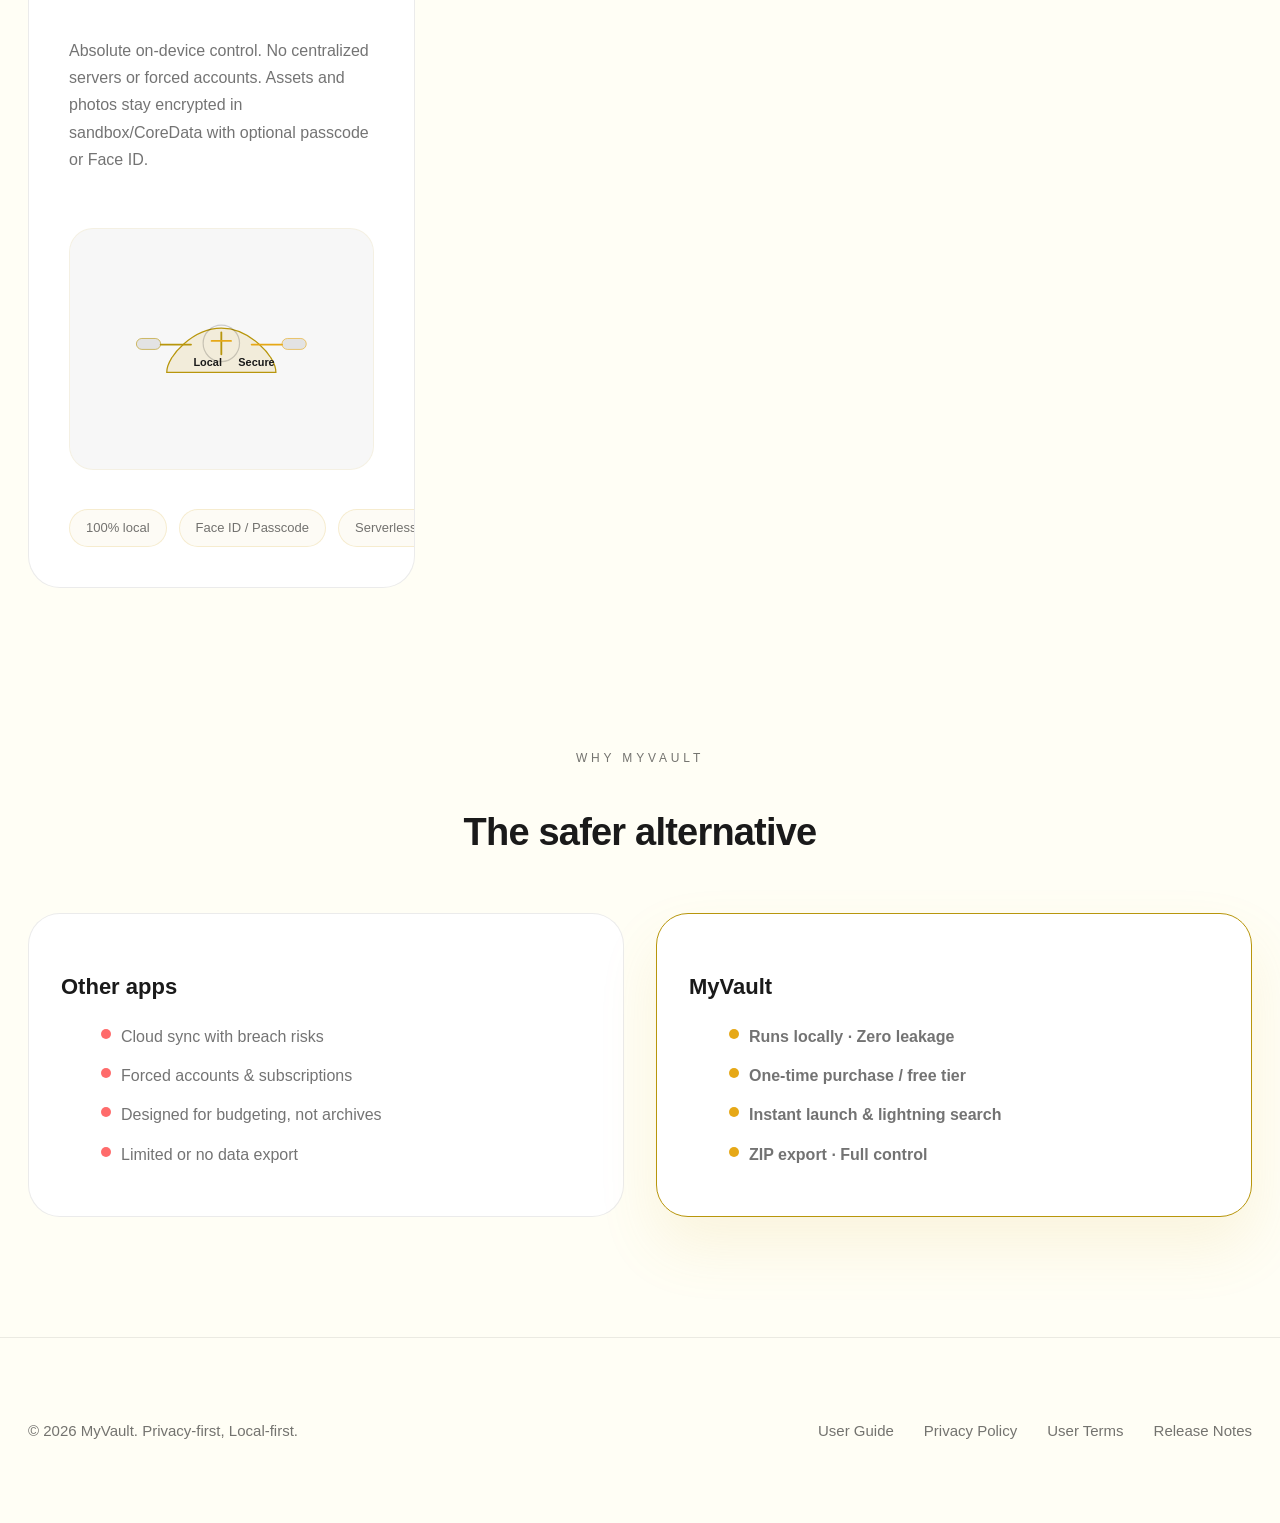
==== commit dfc2187e: "视觉优化：移除灰色渐变和背景装饰，统一奶油白主题" ====
--- a/en/index.html
+++ b/en/index.html
@@ -10,7 +10,7 @@
   <meta property="og:type" content="website" />
   <meta property="og:url" content="https://myvault.moodex.cc/en/" />
   <meta property="og:image" content="https://myvault.moodex.cc/assets/og-cover.svg" />
-  <link rel="stylesheet" href="../assets/style.css?v=1.1" />
+  <link rel="stylesheet" href="../assets/style.css?v=2.0" />
   <link rel="icon" href="../assets/favicon.svg" type="image/svg+xml" />
   <link rel="manifest" href="/manifest.json" />
   <meta name="theme-color" content="#d4af37" />
@@ -72,12 +72,6 @@
 
   <main>
     <section class="hero reveal" id="hero">
-      <div class="hero-atmosphere" aria-hidden="true">
-        <div class="hero-gridlines"></div>
-        <div class="hero-orb hero-orb-one"></div>
-        <div class="hero-orb hero-orb-two"></div>
-        <div class="hero-orb hero-orb-three"></div>
-      </div>
       <div class="container">
         <div class="hero-grid">
           <div class="hero-copy">
@@ -135,10 +129,10 @@
           <article class="insight-card">
             <div class="mini-chart">
               <svg viewBox="0 0 200 70">
-                <rect x="12" y="12" width="74" height="46" rx="12" fill="rgba(255,255,255,.04)" stroke="rgba(255,255,255,.12)"/>
+                <rect x="12" y="12" width="74" height="46" rx="12" fill="rgba(0,0,0,.05)" stroke="rgba(0,0,0,.1)"/>
                 <rect x="26" y="22" width="46" height="6" rx="3" fill="rgba(247,193,76,.5)"/>
-                <rect x="26" y="34" width="36" height="6" rx="3" fill="rgba(255,255,255,.2)"/>
-                <rect x="26" y="46" width="28" height="6" rx="3" fill="rgba(255,255,255,.12)"/>
+                <rect x="26" y="34" width="36" height="6" rx="3" fill="rgba(0,0,0,.15)"/>
+                <rect x="26" y="46" width="28" height="6" rx="3" fill="rgba(0,0,0,.1)"/>
                 <circle cx="128" cy="36" r="22" fill="rgba(212,175,55,.15)" stroke="var(--accent)" stroke-width="2"/>
                 <path d="M116,34h12" stroke="var(--accent)" stroke-width="3" stroke-linecap="round"/>
                 <path d="M125,28v16" stroke="var(--accent)" stroke-width="3" stroke-linecap="round"/>
@@ -153,7 +147,7 @@
           <article class="insight-card">
             <div class="mini-chart">
               <svg viewBox="0 0 200 70">
-                <line x1="14" y1="50" x2="186" y2="50" stroke="rgba(255,255,255,.2)" stroke-width="2" stroke-linecap="round"/>
+                <line x1="14" y1="50" x2="186" y2="50" stroke="rgba(0,0,0,.15)" stroke-width="2" stroke-linecap="round"/>
                 <path class="animate-path" d="M20,50 L60,32 L100,58 L140,26 L180,42" fill="none" stroke="var(--accent)" stroke-width="3" stroke-linecap="round"/>
                 <g fill="rgba(247,193,76,.4)">
                   <circle cx="60" cy="32" r="5"/>
@@ -172,8 +166,8 @@
             <div class="mini-chart">
               <svg viewBox="0 0 200 70">
                 <path d="M100,8 L155,26 V48 C155,60 130,68 100,74 70,68 45,60 45,48 V26 Z" fill="rgba(212,175,55,.12)" stroke="var(--accent)" stroke-width="2"/>
-                <rect x="82" y="30" width="36" height="22" rx="11" fill="rgba(0,0,0,.35)" stroke="rgba(255,255,255,.2)"/>
-                <path d="M92,32 C92,24 100,18 110,18s18,6 18,14" fill="none" stroke="rgba(255,255,255,.4)" stroke-width="2"/>
+                <rect x="82" y="30" width="36" height="22" rx="11" fill="rgba(0,0,0,.08)" stroke="rgba(0,0,0,.15)"/>
+                <path d="M92,32 C92,24 100,18 110,18s18,6 18,14" fill="none" stroke="rgba(0,0,0,.25)" stroke-width="2"/>
                 <circle cx="100" cy="42" r="4" fill="var(--accent-secondary)"/>
                 <path d="M100,42 v6" stroke="var(--accent-secondary)" stroke-width="2" stroke-linecap="round"/>
                 <path class="animate-path" d="M52,56 L80,50 L120,60 L148,44 L180,52" fill="none" stroke="var(--accent)" stroke-width="2.5" stroke-linecap="round"/>
@@ -196,17 +190,17 @@
             <p class="feature-desc">Ditch manual spreadsheets. Use photo scanning, bulk file import, and e-commerce screenshot parsing to spin up your vault in minutes.</p>
             <div class="chart-wrap">
               <svg viewBox="0 0 400 120">
-                <rect x="18" y="18" width="364" height="84" rx="22" fill="rgba(255,255,255,.02)" stroke="var(--line)"/>
-                <rect x="38" y="32" width="150" height="14" rx="7" fill="rgba(255,255,255,.08)"/>
+                <rect x="18" y="18" width="364" height="84" rx="22" fill="rgba(0,0,0,.03)" stroke="var(--line)"/>
+                <rect x="38" y="32" width="150" height="14" rx="7" fill="rgba(0,0,0,.08)"/>
                 <rect x="38" y="54" width="120" height="12" rx="6" fill="rgba(212,175,55,.18)"/>
                 <rect x="38" y="72" width="90" height="12" rx="6" fill="rgba(247,193,76,.25)"/>
-                <rect x="220" y="28" width="140" height="64" rx="18" fill="rgba(255,255,255,.04)" stroke="var(--accent)" stroke-width="1.5"/>
-                <rect x="230" y="36" width="60" height="40" rx="10" fill="rgba(255,255,255,.08)"/>
+                <rect x="220" y="28" width="140" height="64" rx="18" fill="rgba(0,0,0,.05)" stroke="var(--accent)" stroke-width="1.5"/>
+                <rect x="230" y="36" width="60" height="40" rx="10" fill="rgba(0,0,0,.08)"/>
                 <path d="M306,40 L346,70" stroke="rgba(212,175,55,.35)" stroke-width="10" stroke-linecap="round"/>
                 <path class="animate-path" d="M48,96 C140,78 210,108 320,86" fill="none" stroke="var(--accent)" stroke-width="3" stroke-linecap="round"/>
                 <circle cx="82" cy="90" r="5" fill="var(--accent)"/>
                 <circle cx="160" cy="82" r="4" fill="var(--accent-secondary)"/>
-                <circle cx="248" cy="100" r="4" fill="#fff" opacity=".4"/>
+                <circle cx="248" cy="100" r="4" fill="rgba(0,0,0,.3)"/>
               </svg>
             </div>
             <div class="meta"><span>Photo scan</span><span>File import</span><span>Commerce parser</span></div>
@@ -217,7 +211,7 @@
             <div class="chart-wrap">
               <svg viewBox="0 0 400 120">
                 <path class="animate-path" d="M60,86 L120,46 L200,70 L260,32 L330,62" fill="none" stroke="var(--accent)" stroke-width="3" stroke-linecap="round"/>
-                <g fill="none" stroke="rgba(255,255,255,.3)" stroke-width="1.5">
+                <g fill="none" stroke="rgba(0,0,0,.2)" stroke-width="1.5">
                   <rect x="44" y="40" width="48" height="50" rx="10"/>
                   <rect x="112" y="24" width="70" height="70" rx="12"/>
                   <rect x="210" y="38" width="70" height="60" rx="12"/>
@@ -231,7 +225,7 @@
                   <circle cx="330" cy="62" r="6"/>
                 </g>
                 <polyline points="60,86 60,102" stroke="rgba(247,193,76,.4)" stroke-width="3" stroke-linecap="round"/>
-                <polyline points="120,46 120,102" stroke="rgba(255,255,255,.2)" stroke-width="3" stroke-dasharray="4 6"/>
+                <polyline points="120,46 120,102" stroke="rgba(0,0,0,.15)" stroke-width="3" stroke-dasharray="4 6"/>
               </svg>
             </div>
             <div class="meta"><span>Space</span><span>Scene</span><span>Physical mirror</span></div>
@@ -241,10 +235,10 @@
             <p class="feature-desc">Track every step from desire to resale. Built-in Depreciation keeps valuations current, while batch edit/delete tools tame large collections.</p>
             <div class="chart-wrap">
               <svg viewBox="0 0 400 120">
-                <line x1="40" y1="90" x2="360" y2="90" stroke="rgba(255,255,255,.15)" stroke-width="4" stroke-linecap="round"/>
+                <line x1="40" y1="90" x2="360" y2="90" stroke="rgba(0,0,0,.1)" stroke-width="4" stroke-linecap="round"/>
                 <path class="animate-path" d="M60,90 C90,40 150,40 180,90" fill="none" stroke="var(--accent)" stroke-width="5" stroke-linecap="round"/>
                 <path class="animate-path" d="M200,90 C230,50 290,50 320,90" fill="none" stroke="var(--accent-secondary)" stroke-width="5" stroke-linecap="round"/>
-                <g fill="rgba(255,255,255,.2)">
+                <g fill="rgba(0,0,0,.15)">
                   <circle cx="60" cy="90" r="6"/>
                   <circle cx="180" cy="90" r="6"/>
                   <circle cx="200" cy="90" r="6"/>
@@ -264,10 +258,10 @@
             <p class="feature-desc">Home dashboards, overview cards, and CalendarView timelines team up with millisecond global search so warranties or locations surface instantly.</p>
             <div class="chart-wrap">
               <svg viewBox="0 0 400 120">
-                <rect x="24" y="14" width="352" height="92" rx="22" fill="rgba(255,255,255,.02)" stroke="var(--line)"/>
-                <rect x="40" y="30" width="90" height="60" rx="14" fill="rgba(255,255,255,.05)" stroke="rgba(255,255,255,.08)"/>
-                <rect x="144" y="30" width="90" height="60" rx="14" fill="rgba(255,255,255,.05)" stroke="rgba(255,255,255,.08)"/>
-                <rect x="248" y="30" width="110" height="60" rx="14" fill="rgba(255,255,255,.05)" stroke="rgba(255,255,255,.08)"/>
+                <rect x="24" y="14" width="352" height="92" rx="22" fill="rgba(0,0,0,.03)" stroke="var(--line)"/>
+                <rect x="40" y="30" width="90" height="60" rx="14" fill="rgba(0,0,0,.05)" stroke="rgba(0,0,0,.08)"/>
+                <rect x="144" y="30" width="90" height="60" rx="14" fill="rgba(0,0,0,.05)" stroke="rgba(0,0,0,.08)"/>
+                <rect x="248" y="30" width="110" height="60" rx="14" fill="rgba(0,0,0,.05)" stroke="rgba(0,0,0,.08)"/>
                 <g fill="rgba(247,193,76,.3)">
                   <rect x="52" y="44" width="50" height="8" rx="4"/>
                   <rect x="52" y="60" width="32" height="8" rx="4"/>
@@ -291,8 +285,8 @@
                     <path d="M0,0 L8,4 L0,8 z" fill="var(--accent)"/>
                   </marker>
                 </defs>
-                <rect x="70" y="34" width="90" height="52" rx="12" fill="rgba(255,255,255,.05)" stroke="var(--accent)"/>
-                <rect x="238" y="28" width="120" height="60" rx="20" fill="rgba(255,255,255,.03)" stroke="rgba(255,255,255,.15)"/>
+                <rect x="70" y="34" width="90" height="52" rx="12" fill="rgba(0,0,0,.05)" stroke="var(--accent)"/>
+                <rect x="238" y="28" width="120" height="60" rx="20" fill="rgba(0,0,0,.04)" stroke="rgba(0,0,0,.1)"/>
                 <path d="M258,58 q20,-24 60,-12" fill="none" stroke="var(--accent)" stroke-width="3" stroke-linecap="round"/>
                 <path d="M258,70 q20,18 60,6" fill="none" stroke="var(--accent-secondary)" stroke-width="3" stroke-linecap="round"/>
                 <path class="animate-path" d="M160,60 H230" fill="none" stroke="var(--accent)" stroke-width="3" stroke-linecap="round" marker-end="url(#arrow-backup-en)"/>
@@ -309,11 +303,11 @@
             <p class="feature-desc">Give prized physical items a digital soul with RWA minting. Generate minimalist certificates and export stunning PDFs for archival or gifting.</p>
             <div class="chart-wrap">
               <svg viewBox="0 0 400 120">
-                <rect x="60" y="20" width="280" height="80" rx="24" fill="rgba(255,255,255,.03)" stroke="var(--accent)"/>
+                <rect x="60" y="20" width="280" height="80" rx="24" fill="rgba(0,0,0,.04)" stroke="var(--accent)"/>
                 <circle cx="120" cy="60" r="34" fill="rgba(247,193,76,.18)" stroke="var(--accent)" stroke-width="2"/>
                 <path d="M100 62 L112 46 L124 62" stroke="var(--accent)" stroke-width="3" stroke-linecap="round" stroke-linejoin="round" fill="none"/>
                 <path d="M110 70 L132 70" stroke="var(--accent-secondary)" stroke-width="3" stroke-linecap="round"/>
-                <rect x="180" y="36" width="140" height="48" rx="12" fill="rgba(255,255,255,.06)" stroke="rgba(255,255,255,.15)"/>
+                <rect x="180" y="36" width="140" height="48" rx="12" fill="rgba(0,0,0,.06)" stroke="rgba(0,0,0,.1)"/>
                 <text x="190" y="58" fill="var(--text)" font-size="14" font-weight="700">Digital Certificate</text>
                 <text x="190" y="78" fill="var(--muted)" font-size="12">PDF • Sharing • RWA</text>
                 <path class="animate-path" d="M150 60 H176" stroke="var(--accent)" stroke-width="3" stroke-linecap="round"/>
@@ -327,13 +321,13 @@
             <div class="chart-wrap">
               <svg viewBox="0 0 400 120">
                 <path d="M200,25 C245,25 290,70 290,98 H110 C110,70 155,25 200,25Z" fill="rgba(212,175,55,.15)" stroke="var(--accent)" stroke-width="2"/>
-                <circle cx="200" cy="50" r="30" fill="none" stroke="rgba(255,255,255,.25)" stroke-width="2"/>
+                <circle cx="200" cy="50" r="30" fill="none" stroke="rgba(0,0,0,.18)" stroke-width="2"/>
                 <path class="animate-path" d="M200,32 V68" stroke="var(--accent)" stroke-width="3" stroke-linecap="round"/>
                 <path class="animate-path" d="M184,46 H216" stroke="var(--accent-secondary)" stroke-width="3" stroke-linecap="round"/>
                 <text x="154" y="88" fill="var(--text)" font-size="18" font-weight="700">Local</text>
                 <text x="228" y="88" fill="var(--text)" font-size="18" font-weight="700">Secure</text>
-                <rect x="60" y="42" width="40" height="18" rx="9" fill="rgba(255,255,255,.08)" stroke="var(--accent)"/>
-                <rect x="300" y="42" width="40" height="18" rx="9" fill="rgba(255,255,255,.08)" stroke="var(--accent-secondary)"/>
+                <rect x="60" y="42" width="40" height="18" rx="9" fill="rgba(0,0,0,.08)" stroke="var(--accent)"/>
+                <rect x="300" y="42" width="40" height="18" rx="9" fill="rgba(0,0,0,.08)" stroke="var(--accent-secondary)"/>
                 <path class="animate-path" d="M100,52 H150" stroke="var(--accent)" stroke-width="3" stroke-linecap="round"/>
                 <path class="animate-path" d="M300,52 H250" stroke="var(--accent-secondary)" stroke-width="3" stroke-linecap="round"/>
               </svg>
--- a/assets/style.css
+++ b/assets/style.css
@@ -1,99 +1,70 @@
 :root{
-  --bg:#050505;--bg-alt:#070707;--glass:rgba(255,255,255,.03);--glass-border:rgba(255,255,255,.08);--glass-hover:rgba(255,255,255,.06);--text:#fff;--muted:rgba(255,255,255,.65);--accent:#d4af37;--accent-strong:#f9e2af;--accent-secondary:#f7c14c;--line:rgba(212,175,55,.2);--shadow:0 30px 60px rgba(0,0,0,.8);--radius-xl:32px;--card:rgba(255,255,255,.03)
-}
-[data-theme="light"]{
-  --bg:#f8f8f8;--bg-alt:#fff;--glass:rgba(0,0,0,.03);--glass-border:rgba(0,0,0,.1);--glass-hover:rgba(0,0,0,.06);--text:#1a1a1a;--muted:rgba(0,0,0,.6);--accent:#b8960c;--accent-strong:#d4af37;--accent-secondary:#e6a817;--line:rgba(212,175,55,.3);--shadow:0 30px 60px rgba(0,0,0,.1);--card:rgba(0,0,0,.03)
-}
-[data-theme="light"] body{background:#FFFEF5;color:#1a1a1a}
-[data-theme="light"] body:before{background:radial-gradient(circle at 75% 15%,rgba(212,175,55,.15),transparent 50%),radial-gradient(circle at 10% 80%,rgba(249,226,175,.08),transparent 55%)}
-[data-theme="light"] .nav{background:rgba(248,248,248,.85);border-bottom-color:rgba(0,0,0,.1)}
-[data-theme="light"] .brand{-webkit-text-fill-color:#1a1a1a;background:none}
-[data-theme="light"] .h-title{background:linear-gradient(120deg,#8b6914,#d4af37);-webkit-background-clip:text;background-clip:text;-webkit-text-fill-color:transparent}
-[data-theme="light"] .typing-caret{background:#8b6914}
-[data-theme="light"] .insight-card{background:linear-gradient(160deg,#fff,#f0f0f0);border-color:rgba(212,175,55,.2)}
-[data-theme="light"] .insight-card:before{opacity:.1}
-[data-theme="light"] .feature-chart{background:var(--card);border-color:rgba(212,175,55,.15)}
-[data-theme="light"] .feature-chart:hover{box-shadow:var(--shadow)}
-[data-theme="light"] .compare-card{background:rgba(255,255,255,.9);border-color:rgba(0,0,0,.1)}
-[data-theme="light"] .compare-card.mine{border-color:var(--accent);box-shadow:0 30px 60px rgba(212,175,55,.15)}
-[data-theme="light"] .footer{border-top-color:rgba(0,0,0,.1)}
-[data-theme="light"] .back-to-top{background:var(--accent);color:#fff}
-[data-theme="light"] .chart-wrap{background:rgba(0,0,0,.05);border-color:rgba(212,175,55,.1)}
-[data-theme="light"] .app-store-badge{background:#fff;color:#1a1a1a;border-color:rgba(0,0,0,.12);box-shadow:0 20px 40px rgba(0,0,0,.1)}
-[data-theme="light"] .app-store-badge small{color:rgba(0,0,0,.55)}
-[data-theme="light"] .app-store-badge:hover{box-shadow:0 30px 60px rgba(0,0,0,.15)}
-[data-theme="light"] .testflight-badge{background:linear-gradient(135deg,#f7f9fc,#e8ecf3);color:#1a1a1a;border-color:rgba(110,137,255,.3);box-shadow:0 18px 36px rgba(5,16,44,.1)}
-[data-theme="light"] .testflight-badge small{color:rgba(0,0,0,.55)}
-[data-theme="light"] .testflight-badge .badge-icons .icon{background:rgba(0,0,0,.05);border-color:rgba(0,0,0,.1);box-shadow:inset 0 0 10px rgba(0,0,0,.05)}
-[data-theme="light"] .testflight-badge:hover{box-shadow:0 30px 60px rgba(5,16,44,.15)}
-[data-theme="light"] .urgency-tag{background:rgba(255,107,107,.1);color:#e05252}
+  --bg:#FFFEF5;--bg-alt:#FFFFFF;--glass:rgba(0,0,0,.03);--glass-border:rgba(0,0,0,.08);--glass-hover:rgba(0,0,0,.05);--text:#1a1a1a;--muted:rgba(0,0,0,.55);--accent:#b8960c;--accent-strong:#d4af37;--accent-secondary:#e6a817;--line:rgba(212,175,55,.2);--shadow:0 30px 60px rgba(0,0,0,.08);--radius-xl:32px;--card:#FFFFFF
+}
+[data-theme="dark"]{
+  --bg:#FFFEF5;--bg-alt:#FFFFFF;--glass:rgba(0,0,0,.03);--glass-border:rgba(0,0,0,.08);--glass-hover:rgba(0,0,0,.05);--text:#1a1a1a;--muted:rgba(0,0,0,.55);--accent:#b8960c;--accent-strong:#d4af37;--accent-secondary:#e6a817;--line:rgba(212,175,55,.2);--shadow:0 30px 60px rgba(0,0,0,.08);--card:#FFFFFF
+}
+
 @media(prefers-reduced-motion:reduce){
-  .hero-orb,.hero-gridlines,.hero-glow{animation:none}
   .animate-path{transition:none;stroke-dashoffset:0!important}
   .reveal{opacity:1;transform:none;transition:none}
 }
+
 html{scroll-behavior:smooth}
-body{font-family:"SF Pro Display","SF Pro Text",-apple-system,BlinkMacSystemFont,Inter,sans-serif;background:#050505;color:var(--text);line-height:1.7;overflow-x:hidden;min-height:100vh}
-body:before,body:after{content:"";position:fixed;inset:0;pointer-events:none;z-index:-1}
-body:before{background:radial-gradient(circle at 75% 15%,rgba(212,175,55,.18),transparent 50%),radial-gradient(circle at 10% 80%,rgba(249,226,175,.12),transparent 55%)}
-body:after{background:url("data:image/svg+xml,%3Csvg xmlns='http://www.w3.org/2000/svg' width='160' height='160' viewBox='0 0 160 160'%3E%3Cpath fill='rgba(255,255,255,0.03)' d='M0 158h2v2H0zm40 0h2v2h-2zm40 0h2v2h-2zm40 0h2v2h-2zm40 0h2v2h-2zM0 118h2v2H0zm40 0h2v2h-2zm40 0h2v2h-2zm40 0h2v2h-2zm40 0h2v2h-2zM0 78h2v2H0zm40 0h2v2h-2zm40 0h2v2h-2zm40 0h2v2h-2zm40 0h2v2h-2zM0 38h2v2H0zm40 0h2v2h-2zm40 0h2v2h-2zm40 0h2v2h-2zm40 0h2v2h-2z'%3E%3C/svg%3E") repeat}
+body{font-family:"SF Pro Display","SF Pro Text",-apple-system,BlinkMacSystemFont,Inter,sans-serif;background:var(--bg);color:var(--text);line-height:1.7;overflow-x:hidden;min-height:100vh;margin:0}
+
 a{color:inherit;text-decoration:none;transition:all .3s}
 .container{max-width:1400px;margin:0 auto;padding:0 28px}
-.nav{position:sticky;top:0;background:rgba(5,5,5,.75);backdrop-filter:blur(18px);-webkit-backdrop-filter:blur(18px);border-bottom:1px solid var(--line);z-index:1000}
+
+/* ---- Nav ---- */
+.nav{position:sticky;top:0;background:rgba(255,254,245,.85);backdrop-filter:blur(18px);-webkit-backdrop-filter:blur(18px);border-bottom:1px solid rgba(0,0,0,.08);z-index:1000}
 .nav-inner{display:flex;align-items:center;justify-content:space-between;padding:18px 0}
-.brand{font-weight:800;font-size:24px;letter-spacing:-1px;background:linear-gradient(135deg,var(--accent),var(--accent-strong));-webkit-background-clip:text;background-clip:text;-webkit-text-fill-color:transparent;display:inline-flex;align-items:center;gap:10px}
+.brand{font-weight:800;font-size:24px;letter-spacing:-1px;color:var(--text);display:inline-flex;align-items:center;gap:10px}
 .brand:after{content:"";display:inline-block;width:22px;height:22px;background:url("./logo-icon.svg") center/contain no-repeat}
 
-.hero{padding:140px 0 110px;position:relative;overflow:hidden;background:radial-gradient(circle at 20% 20%,rgba(249,226,175,.08),transparent 45%),radial-gradient(circle at 80% 0,rgba(127,224,199,.08),transparent 50%);border-bottom:1px solid rgba(255,255,255,.08);box-shadow:0 60px 140px rgba(0,0,0,.55)}
-.hero:before,.hero:after{content:"";position:absolute;inset:-30% -10%;background:radial-gradient(circle,rgba(249,226,175,.12),transparent 60%);filter:blur(30px);z-index:0;animation:heroGlow 18s ease-in-out infinite}
-.hero:after{animation-duration:22s;animation-direction:reverse;background:radial-gradient(circle,rgba(103,167,255,.15),transparent 55%)}
-.hero-atmosphere{position:absolute;inset:-10%;pointer-events:none;z-index:0}
-.hero-orb{position:absolute;border-radius:50%;filter:blur(40px);opacity:.65;background:linear-gradient(135deg,rgba(212,175,55,.55),rgba(103,167,255,.4));mix-blend-mode:screen;animation:orbFloat 16s ease-in-out infinite}
-.hero-orb-one{width:360px;height:360px;top:10%;left:5%;animation-duration:20s}
-.hero-orb-two{width:280px;height:280px;bottom:0;right:10%;animation-duration:18s}
-.hero-orb-three{width:180px;height:180px;top:30%;right:25%;background:linear-gradient(120deg,rgba(127,224,199,.55),rgba(249,226,175,.4));animation-duration:24s}
-.hero-gridlines{position:absolute;inset:-5% 0;background-image:linear-gradient(90deg,rgba(255,255,255,.04) 1px,transparent 1px),linear-gradient(0deg,rgba(255,255,255,.04) 1px,transparent 1px);background-size:120px 120px,120px 120px;opacity:.15;animation:gridShift 16s linear infinite;mix-blend-mode:screen}
-.hero-gridlines:after{content:"";position:absolute;inset:0;background:linear-gradient(120deg,transparent,rgba(255,255,255,.12),transparent);opacity:.6;animation:scan 8s linear infinite}
+/* ---- Hero ---- */
+.hero{padding:140px 0 110px;position:relative;overflow:hidden;background:var(--bg);border-bottom:1px solid rgba(0,0,0,.06)}
+.hero .container{position:relative;z-index:1}
 .hero-grid{display:flex;align-items:center;justify-content:space-between;gap:60px}
-.hero .container{position:relative;z-index:1}
 .hero-copy{flex:1;margin:0;text-align:left;display:flex;flex-direction:column;gap:20px}
 .hero-copy .eyebrow{font-size:15px;letter-spacing:.32em;text-transform:uppercase;color:var(--muted);margin-bottom:8px}
-.h-title{font-size:clamp(24px,2.8vw,36px);line-height:1.05;margin-bottom:12px;font-weight:900;letter-spacing:-.8px;background:linear-gradient(120deg,#f9e2af,#d4af37);-webkit-background-clip:text;background-clip:text;-webkit-text-fill-color:transparent;white-space:nowrap;display:flex;align-items:center;max-width:100%;position:relative;min-height:1.3em;overflow:visible}
+.h-title{font-size:clamp(24px,2.8vw,36px);line-height:1.05;margin-bottom:12px;font-weight:900;letter-spacing:-.8px;color:var(--accent);white-space:nowrap;display:flex;align-items:center;max-width:100%;position:relative;min-height:1.3em;overflow:visible}
 .typing{display:inline-flex;white-space:nowrap;min-height:1.2em}
-.typing-caret{display:inline-block;width:2px;height:1.2em;background:#f9e2af;margin-left:6px;animation:caretBlink 1s steps(1) infinite}
+.typing-caret{display:inline-block;width:2px;height:1.2em;background:var(--accent);margin-left:6px;animation:caretBlink 1s steps(1) infinite}
 .typing-complete .typing-caret{opacity:0}
 .hero .h-sub{font-size:21px;color:var(--muted);margin-bottom:32px;max-width:560px}
+
 .glass-panel,.hero-card,.chip,.story-meta,.story-text,.story-tag{display:none}
 
+/* ---- Trust badges ---- */
 .trust-badges{display:flex;flex-wrap:wrap;gap:16px;margin-bottom:28px}
-.trust-badges .badge{padding:8px 18px;border-radius:999px;border:1px solid var(--line);font-size:14px;color:var(--muted);background:rgba(255,255,255,.05);position:relative;overflow:hidden}
-.trust-badges .badge:after{content:"";position:absolute;left:-30%;top:0;width:40%;height:100%;background:linear-gradient(120deg,transparent,rgba(255,255,255,.22),transparent);transform:skewX(-20deg);animation:sheen 4s ease-in-out infinite}
-
+.trust-badges .badge{padding:8px 18px;border-radius:999px;border:1px solid var(--line);font-size:14px;color:var(--muted);background:rgba(212,175,55,.05);position:relative;overflow:hidden}
+
+/* ---- CTA ---- */
 .cta-row{display:flex;flex-wrap:wrap;gap:18px;align-items:center}
-.app-store-badge{display:inline-flex;align-items:center;gap:14px;padding:14px 26px;border-radius:18px;background:#050608;color:#fff;border:1px solid rgba(255,255,255,.18);box-shadow:0 20px 40px rgba(0,0,0,.45);min-width:230px}
-.app-store-badge small{display:block;font-size:12px;letter-spacing:.15em;text-transform:uppercase;color:rgba(255,255,255,.65)}
+.app-store-badge{display:inline-flex;align-items:center;gap:14px;padding:14px 26px;border-radius:18px;background:#fff;color:#1a1a1a;border:1px solid rgba(0,0,0,.12);box-shadow:0 20px 40px rgba(0,0,0,.08);min-width:230px}
+.app-store-badge small{display:block;font-size:12px;letter-spacing:.15em;text-transform:uppercase;color:rgba(0,0,0,.55)}
 .app-store-badge strong{font-size:22px;line-height:1;font-weight:700}
 .app-store-badge svg{width:26px;height:26px}
-.app-store-badge:hover{transform:translateY(-4px);box-shadow:0 30px 60px rgba(0,0,0,.55)}
-.testflight-badge{display:inline-flex;align-items:center;gap:18px;padding:14px 24px;border-radius:18px;background:linear-gradient(135deg,#0c111c,#111f33);color:#f5f7ff;border:1px solid rgba(110,137,255,.4);box-shadow:0 18px 36px rgba(5,16,44,.55);min-width:260px}
-.testflight-badge small{display:block;font-size:12px;letter-spacing:.12em;text-transform:uppercase;color:rgba(245,247,255,.75)}
+.app-store-badge:hover{transform:translateY(-4px);box-shadow:0 30px 60px rgba(0,0,0,.12)}
+.testflight-badge{display:inline-flex;align-items:center;gap:18px;padding:14px 24px;border-radius:18px;background:linear-gradient(135deg,#f7f9fc,#e8ecf3);color:#1a1a1a;border:1px solid rgba(110,137,255,.3);box-shadow:0 18px 36px rgba(5,16,44,.08);min-width:260px}
+.testflight-badge small{display:block;font-size:12px;letter-spacing:.12em;text-transform:uppercase;color:rgba(0,0,0,.55)}
 .testflight-badge strong{font-size:20px;line-height:1.2;font-weight:700}
 .testflight-badge .badge-icons{display:flex;gap:10px}
-.testflight-badge .badge-icons .icon{width:40px;height:40px;border-radius:14px;display:flex;align-items:center;justify-content:center;background:rgba(255,255,255,.08);border:1px solid rgba(255,255,255,.12);box-shadow:inset 0 0 10px rgba(0,0,0,.35)}
+.testflight-badge .badge-icons .icon{width:40px;height:40px;border-radius:14px;display:flex;align-items:center;justify-content:center;background:rgba(0,0,0,.05);border:1px solid rgba(0,0,0,.08)}
 .testflight-badge .badge-icons svg{width:20px;height:20px}
-.testflight-badge:hover{transform:translateY(-4px);box-shadow:0 30px 60px rgba(5,16,44,.65)}
+.testflight-badge:hover{transform:translateY(-4px);box-shadow:0 30px 60px rgba(5,16,44,.1)}
 .ghost-link{font-weight:600;color:var(--accent);position:relative;padding-right:26px}
 .ghost-link:after{content:"→";position:absolute;right:0;top:50%;transform:translateY(-50%);transition:transform .3s}
 .ghost-link:hover:after{transform:translate(6px,-50%)}
-
 .skip-typing{background:none;border:1px solid var(--glass-border);color:var(--muted);font-size:13px;padding:6px 14px;border-radius:999px;cursor:pointer;transition:all .3s;margin-left:8px}
 .skip-typing:hover{border-color:var(--accent);color:var(--accent)}
-
-.urgency-tag{display:inline-block;background:rgba(255,107,107,.2);color:#ff6b6b;font-size:11px;padding:2px 8px;border-radius:999px;margin-left:8px;font-weight:600}
+.urgency-tag{display:inline-block;background:rgba(255,107,107,.1);color:#e05252;font-size:11px;padding:2px 8px;border-radius:999px;margin-left:8px;font-weight:600}
 @media(max-width:600px){
   .urgency-tag{display:none}
 }
 
+/* ---- Mobile menu ---- */
 .mobile-menu-toggle{display:none;background:none;border:none;cursor:pointer;padding:8px;color:var(--text);transition:color .3s}
 .mobile-menu-toggle .icon-close{display:none}
 .mobile-menu-toggle.active .icon-menu{display:none}
@@ -105,14 +76,14 @@
 .nav-links .ph-badge img{height:28px;width:auto}
 .theme-toggle{background:none;border:none;cursor:pointer;padding:8px;color:var(--muted);transition:color .3s,background .3s;border-radius:8px;display:flex;align-items:center;justify-content:center}
 .theme-toggle:hover{color:var(--accent);background:rgba(212,175,55,.08)}
-.theme-toggle .icon-sun{display:none}
-.theme-toggle .icon-moon{display:block}
-[data-theme="light"] .theme-toggle .icon-sun{display:block}
-[data-theme="light"] .theme-toggle .icon-moon{display:none}
+.theme-toggle .icon-sun{display:block}
+.theme-toggle .icon-moon{display:none}
+[data-theme="dark"] .theme-toggle .icon-sun{display:block}
+[data-theme="dark"] .theme-toggle .icon-moon{display:none}
 .theme-toggle svg{width:18px;height:18px}
 @media(max-width:768px){
   .mobile-menu-toggle{display:flex}
-  .nav-links{position:fixed;top:61px;left:0;right:0;background:rgba(5,5,5,.95);backdrop-filter:blur(18px);flex-direction:column;align-items:flex-start;gap:0;padding:20px;transform:translateY(-120%);opacity:0;transition:all .3s;z-index:999;border-bottom:1px solid var(--line)}
+  .nav-links{position:fixed;top:61px;left:0;right:0;background:rgba(255,254,245,.95);backdrop-filter:blur(18px);flex-direction:column;align-items:flex-start;gap:0;padding:20px;transform:translateY(-120%);opacity:0;transition:all .3s;z-index:999;border-bottom:1px solid var(--line)}
   .nav-links.active{transform:translateY(0);opacity:1}
   .nav-links .nav-link{width:100%;padding:14px 0;font-size:16px;border-bottom:1px solid var(--glass-border)}
   .nav-links .nav-link:last-child{border-bottom:none}
@@ -120,9 +91,9 @@
   .nav-links .theme-toggle{align-self:flex-start;margin-bottom:8px}
   .nav-links .lang-toggle{margin-top:12px}
 }
-[data-theme="light"] .nav-links{background:rgba(248,248,248,.95)}
-
-.back-to-top{position:fixed;bottom:32px;right:32px;width:48px;height:48px;border-radius:50%;background:var(--accent);color:#050505;border:none;cursor:pointer;opacity:0;visibility:hidden;transform:translateY(16px);transition:all .3s;z-index:900;box-shadow:0 8px 24px rgba(212,175,55,.35);display:flex;align-items:center;justify-content:center}
+
+/* ---- Back to top ---- */
+.back-to-top{position:fixed;bottom:32px;right:32px;width:48px;height:48px;border-radius:50%;background:var(--accent);color:#fff;border:none;cursor:pointer;opacity:0;visibility:hidden;transform:translateY(16px);transition:all .3s;z-index:900;box-shadow:0 8px 24px rgba(212,175,55,.35);display:flex;align-items:center;justify-content:center}
 .back-to-top.visible{opacity:1;visibility:visible;transform:translateY(0)}
 .back-to-top:hover{transform:translateY(-4px);box-shadow:0 12px 32px rgba(212,175,55,.45)}
 .back-to-top svg{width:22px;height:22px}
@@ -130,25 +101,25 @@
   .back-to-top{bottom:20px;right:20px;width:44px;height:44px}
 }
 
+/* ---- Sections ---- */
 .section{padding:80px 0}
 .section-title{font-size:38px;font-weight:900;text-align:center;letter-spacing:-.8px;margin-bottom:16px}
 .subheading{text-align:center;color:var(--muted);text-transform:uppercase;letter-spacing:.32em;font-size:12px;margin-bottom:14px}
 .section p.section-lead,.doc p.section-lead{text-align:center;max-width:760px;margin:0 auto 42px;color:var(--muted)}
 
+/* ---- Feature cards ---- */
 .feature-grid{display:grid;grid-template-columns:repeat(auto-fit,minmax(280px,1fr));gap:28px}
-.feature-card{padding:32px;border-radius:var(--radius-xl);border:1px solid var(--glass-border);background:linear-gradient(145deg,rgba(8,8,8,.95),rgba(5,5,5,.85));box-shadow:var(--shadow);position:relative;overflow:hidden}
-.feature-card:before{content:"";position:absolute;inset:0;border-radius:inherit;background:linear-gradient(120deg,rgba(212,175,55,.08),rgba(249,226,175,.05));opacity:0;transition:opacity .4s}
-.feature-card:hover:before{opacity:1}
-.feature-card .icon-chip{display:inline-flex;padding:6px 14px;border-radius:999px;border:1px solid rgba(255,255,255,.18);color:var(--accent);font-size:13px;letter-spacing:.1em;text-transform:uppercase;margin-bottom:18px}
+.feature-card{padding:32px;border-radius:var(--radius-xl);border:1px solid var(--glass-border);background:var(--card);box-shadow:var(--shadow);position:relative;overflow:hidden}
+.feature-card .icon-chip{display:inline-flex;padding:6px 14px;border-radius:999px;border:1px solid var(--glass-border);color:var(--accent);font-size:13px;letter-spacing:.1em;text-transform:uppercase;margin-bottom:18px}
 .feature-card h3{font-size:24px;margin-bottom:12px}
 .feature-card p{color:var(--muted);margin-bottom:16px}
 .feature-card ul{list-style:none;display:flex;flex-direction:column;gap:10px;color:var(--text);font-size:15px}
 .feature-card ul li{display:flex;gap:10px}
 .feature-card ul li:before{content:"•";color:var(--accent);margin-top:-2px}
 
+/* ---- Insight cards ---- */
 .insight-grid{display:grid;grid-template-columns:repeat(auto-fit,minmax(260px,1fr));gap:24px;margin-top:36px}
-.insight-card{padding:30px;border-radius:26px;border:1px solid var(--line);background:linear-gradient(160deg,rgba(8,8,8,.95),rgba(15,15,15,.7));box-shadow:0 25px 45px rgba(0,0,0,.65);position:relative;overflow:hidden}
-.insight-card:before{content:"";position:absolute;inset:0;border-radius:inherit;background:radial-gradient(circle at top,var(--accent-secondary) 0%,transparent 65%);opacity:.15}
+.insight-card{padding:30px;border-radius:26px;border:1px solid var(--glass-border);background:var(--card);box-shadow:var(--shadow);position:relative;overflow:hidden}
 .insight-card h3{font-size:22px;margin-bottom:10px}
 .insight-card p{color:var(--muted);font-size:15px}
 .insight-card .metric{display:flex;align-items:center;gap:16px;margin:22px 0}
@@ -156,21 +127,14 @@
 .insight-card .metric span{font-size:13px;letter-spacing:.3em;text-transform:uppercase;color:var(--muted)}
 .mini-chart{height:90px;margin-bottom:12px}
 .mini-chart svg{width:100%;height:100%}
-.mini-chart path{stroke:var(--accent-secondary);stroke-width:3;fill:none;stroke-linecap:round}
-.mini-chart .fill{fill:rgba(212,175,55,.12)}
-.mini-chart circle{stroke:var(--accent);stroke-width:6;fill:none}
-.mini-chart rect{fill:rgba(247,193,76,.25)}
-.mini-chart line{stroke:var(--accent-secondary);stroke-width:4}
-
-/* Legacy feature charts */
+
+/* ---- Feature charts ---- */
 .feature-chart-grid{display:grid;grid-template-columns:repeat(auto-fit,minmax(320px,1fr));gap:32px}
-.feature-chart{display:flex;flex-direction:column;gap:24px;background:var(--card,rgba(255,255,255,.03));border:1px solid var(--line);padding:40px;border-radius:32px;transition:all .5s cubic-bezier(.16,1,.3,1);position:relative;overflow:hidden}
-.feature-chart:before{content:"";position:absolute;inset:0;border-radius:inherit;background:radial-gradient(circle at top,var(--accent-light,rgba(212,175,55,.4)) 0%,transparent 60%);opacity:0;transition:opacity .4s}
+.feature-chart{display:flex;flex-direction:column;gap:24px;background:var(--card);border:1px solid var(--glass-border);padding:40px;border-radius:32px;transition:all .5s cubic-bezier(.16,1,.3,1);position:relative;overflow:hidden}
 .feature-chart:hover{transform:translateY(-10px);box-shadow:var(--shadow)}
-.feature-chart:hover:before{opacity:.35}
 .feature-chart h3{font-size:26px;color:var(--accent);font-weight:800}
 .feature-chart .feature-desc{font-size:16px;color:var(--muted);line-height:1.7}
-.chart-wrap{margin:15px 0;background:rgba(0,0,0,.45);border-radius:24px;padding:30px;border:1px solid rgba(212,175,55,.15);min-height:180px;display:flex;align-items:center;justify-content:center}
+.chart-wrap{margin:15px 0;background:rgba(0,0,0,.03);border-radius:24px;padding:30px;border:1px solid rgba(212,175,55,.1);min-height:180px;display:flex;align-items:center;justify-content:center}
 .chart-wrap svg{width:100%;height:auto;display:block;overflow:visible}
 .meta{display:flex;flex-wrap:nowrap;gap:12px;margin-top:auto;justify-content:space-between}
 .meta span{flex:1;text-align:center}
@@ -178,35 +142,39 @@
   .meta{flex-wrap:wrap}
   .meta span{flex:none;text-align:left}
 }
-.meta span{padding:7px 16px;border-radius:999px;border:1px solid var(--line);font-size:13px;color:var(--muted);background:rgba(212,175,55,.08);font-weight:500;white-space:nowrap}
+.meta span{padding:7px 16px;border-radius:999px;border:1px solid var(--line);font-size:13px;color:var(--muted);background:rgba(212,175,55,.05);font-weight:500;white-space:nowrap}
 .feature-chart:hover .meta span{border-color:var(--accent);color:var(--accent)}
-.bar-track{height:12px;border-radius:6px;background:rgba(255,255,255,.08);overflow:hidden;width:100%;margin:12px 0}
-.bar-fill{height:100%;background:linear-gradient(90deg,#d4af37,#f9e2af);width:0;transition:width 1.8s cubic-bezier(.34,1.56,.64,1)}
+
+.bar-track{height:12px;border-radius:6px;background:rgba(0,0,0,.06);overflow:hidden;width:100%;margin:12px 0}
+.bar-fill{height:100%;background:linear-gradient(90deg,#b8960c,#d4af37);width:0;transition:width 1.8s cubic-bezier(.34,1.56,.64,1)}
 .reveal.active .bar-fill{width:var(--target-width)}
+
 .animate-path{stroke-dasharray:9999;stroke-dashoffset:9999;transition:stroke-dashoffset 2.5s cubic-bezier(.4,0,.2,1)}
 .reveal.active .animate-path{stroke-dashoffset:0}
 .val-count{font-weight:800;color:var(--accent);font-variant-numeric:tabular-nums}
 
+/* ---- Links ---- */
 .link-grid{display:flex;flex-wrap:wrap;gap:24px;justify-content:center;margin-top:36px}
 .link-grid a{font-size:18px;font-weight:700;color:var(--accent);position:relative;padding-bottom:4px}
 .link-grid a:after{content:"";position:absolute;left:0;bottom:0;width:100%;height:2px;background:linear-gradient(90deg,var(--accent),transparent);transform-origin:left;transform:scaleX(0);transition:transform .3s}
 .link-grid a:hover:after{transform:scaleX(1)}
 
+/* ---- Compare cards ---- */
 .compare-grid{display:grid;grid-template-columns:repeat(auto-fit,minmax(280px,1fr));gap:32px;margin-top:48px}
-.compare-card{border-radius:var(--radius-xl);border:1px solid var(--glass-border);padding:32px;background:rgba(6,18,35,.85);position:relative}
-.compare-card.mine{border-color:rgba(127,224,199,.35);box-shadow:0 30px 60px rgba(12,62,53,.45)}
+.compare-card{border-radius:var(--radius-xl);border:1px solid var(--glass-border);padding:32px;background:var(--card);position:relative}
+.compare-card.mine{border-color:var(--accent);box-shadow:0 30px 60px rgba(212,175,55,.12)}
 .compare-card h3{font-size:22px;margin-bottom:18px}
 .compare-card ul{list-style:none;display:flex;flex-direction:column;gap:12px;color:var(--muted)}
 .compare-card ul li{display:flex;gap:10px}
 .compare-card ul li:before{content:"";width:10px;height:10px;margin-top:6px;border-radius:50%;background:var(--accent-secondary)}
 .compare-card.other ul li:before{background:#ff6b6b}
 
-/* Pricing Table */
-.pricing-table-wrap{overflow-x:auto;margin-top:48px;border-radius:var(--radius-xl);border:1px solid var(--glass-border);background:rgba(255,255,255,.04)}
+/* ---- Pricing table ---- */
+.pricing-table-wrap{overflow-x:auto;margin-top:48px;border-radius:var(--radius-xl);border:1px solid var(--glass-border);background:var(--card)}
 .pricing-table{width:100%;border-collapse:collapse;font-size:15px}
 .pricing-table th,.pricing-table td{padding:18px 20px;text-align:left;border-bottom:1px solid var(--glass-border);vertical-align:middle}
 .pricing-table tr:last-child td{border-bottom:none}
-.pricing-table thead th{background:rgba(212,175,55,.1);font-weight:700;font-size:14px;color:var(--accent);letter-spacing:.05em}
+.pricing-table thead th{background:rgba(212,175,55,.06);font-weight:700;font-size:14px;color:var(--accent);letter-spacing:.05em}
 .pricing-table .th-feature{width:15%}
 .pricing-table .th-desc{width:45%}
 .pricing-table .th-free{width:20%;text-align:center}
@@ -215,15 +183,7 @@
 .pricing-table .td-desc{color:var(--muted)}
 .pricing-table .td-check{text-align:center;color:var(--accent);font-weight:600}
 .pricing-table .td-cross{text-align:center;color:rgba(255,107,107,.8)}
-.pricing-table tbody tr:hover{background:rgba(255,255,255,.03)}
-
-/* Light theme overrides for pricing table */
-[data-theme="light"] .pricing-table-wrap{background:rgba(255,255,255,.7);border-color:rgba(0,0,0,.1)}
-[data-theme="light"] .pricing-table th,[data-theme="light"] .pricing-table td{border-bottom-color:rgba(0,0,0,.08)}
-[data-theme="light"] .pricing-table thead th{background:rgba(212,175,55,.12)}
-[data-theme="light"] .pricing-table .td-feature strong{color:#1a1a1a}
-[data-theme="light"] .pricing-table .td-desc{color:rgba(0,0,0,.55)}
-[data-theme="light"] .pricing-table tbody tr:hover{background:rgba(212,175,55,.04)}
+.pricing-table tbody tr:hover{background:rgba(212,175,55,.03)}
 @media(max-width:768px){
   .pricing-table{font-size:13px}
   .pricing-table th,.pricing-table td{padding:14px 12px}
@@ -232,21 +192,23 @@
   .pricing-table .th-free,.pricing-table .th-pro{width:35%}
 }
 
+/* ---- Buttons ---- */
 .legal-card{text-align:center;align-items:center}
 .legal-card .btn{justify-content:center}
-
 .btn{display:inline-flex;align-items:center;gap:12px;padding:16px 32px;border-radius:18px;font-weight:700;font-size:15px;border:1px solid transparent;transition:all .3s}
-.btn.primary{background:var(--accent);color:#050505;box-shadow:0 20px 40px rgba(212,175,55,.3)}
+.btn.primary{background:var(--accent);color:#fff;box-shadow:0 20px 40px rgba(212,175,55,.25)}
 .btn.primary:hover{transform:translateY(-3px)}
 .btn.secondary{border-color:var(--glass-border);color:var(--text)}
 .btn.secondary:hover{border-color:var(--accent);color:var(--accent)}
 
+/* ---- Footer ---- */
 .footer{padding:80px 0;border-top:1px solid var(--glass-border);color:var(--muted);font-size:15px;margin-top:40px}
 .footer-inner{display:flex;align-items:center;justify-content:space-between;gap:24px;flex-wrap:wrap}
 .footer-copy{margin:0}
 .footer-links{display:flex;justify-content:flex-end;gap:30px;flex-wrap:wrap}
 .footer-links a:hover{color:var(--accent)}
 
+/* ---- Doc pages ---- */
 .doc{padding:60px 0 120px}
 .doc h1{font-size:48px;margin-bottom:30px;letter-spacing:-1.5px}
 .doc-section{margin-top:40px}
@@ -255,16 +217,17 @@
 .doc-section p{color:var(--muted);line-height:1.8;margin-bottom:12px}
 .doc-section ul,.doc-section ol{margin:12px 0 20px;padding-left:20px;color:var(--muted);line-height:1.8}
 .doc-section li+li{margin-top:6px}
-.doc-section code{background:rgba(255,255,255,.04);padding:2px 6px;border-radius:6px;font-size:.9em}
+.doc-section code{background:rgba(0,0,0,.04);padding:2px 6px;border-radius:6px;font-size:.9em}
 .doc-back{margin:20px 0 30px}
 .doc-back a{display:inline-flex;align-items:center;gap:8px;padding:10px 20px;border-radius:999px;border:1px solid var(--glass-border);color:var(--accent);font-weight:600;font-size:14px;text-transform:none}
 .doc-back a:hover{border-color:var(--accent);color:var(--text)}
 
+/* ---- Timeline ---- */
 .timeline{position:relative;margin:20px 0 60px;padding-left:32px}
-.timeline:before{content:"";position:absolute;left:12px;top:0;bottom:0;width:2px;background:rgba(255,255,255,.08)}
-.timeline-item{background:rgba(255,255,255,.02);border:1px solid var(--glass-border);border-radius:20px;margin-bottom:24px;padding:20px 24px;position:relative}
+.timeline:before{content:"";position:absolute;left:12px;top:0;bottom:0;width:2px;background:var(--glass-border)}
+.timeline-item{background:var(--card);border:1px solid var(--glass-border);border-radius:20px;margin-bottom:24px;padding:20px 24px;position:relative}
 .timeline-item::before{content:"";position:absolute;left:-28px;top:26px;width:14px;height:14px;border-radius:50%;background:var(--accent);box-shadow:0 0 0 4px rgba(212,175,55,.18)}
-.timeline-item.current{border-color:var(--accent);background:rgba(255,255,255,.04)}
+.timeline-item.current{border-color:var(--accent);background:rgba(212,175,55,.04)}
 .timeline-item summary{list-style:none;display:flex;align-items:center;justify-content:space-between;gap:16px;font-weight:700;font-size:18px;color:var(--text);cursor:pointer}
 .timeline-item summary::-webkit-details-marker{display:none}
 .timeline-heading{display:flex;align-items:center;gap:14px}
@@ -272,54 +235,27 @@
 .timeline-heading .date{font-size:14px;color:var(--muted);letter-spacing:.05em}
 .timeline-item summary::after{content:"+";font-size:18px;color:var(--muted)}
 .timeline-item[open] summary::after{content:"–"}
-.timeline-item[open]{border-color:var(--accent);background:rgba(255,255,255,.05)}
+.timeline-item[open]{border-color:var(--accent);background:rgba(212,175,55,.04)}
 .timeline-body{margin-top:18px}
 .timeline-body h3{margin-top:18px}
 .timeline-body ul{margin:10px 0 0 18px;line-height:1.8;color:var(--muted)}
 .timeline-body ul li{margin-bottom:8px}
 
-/* Animation */
-@keyframes heroGlow{
-  0%{transform:translate(-5%,0) scale(1)}
-  50%{transform:translate(5%,5%) scale(1.15)}
-  100%{transform:translate(-5%,0) scale(1)}
-}
-@keyframes orbFloat{
-  0%{transform:translate3d(0,0,0) scale(1)}
-  40%{transform:translate3d(20px,-30px,0) scale(1.05)}
-  80%{transform:translate3d(-10px,25px,0) scale(.95)}
-  100%{transform:translate3d(0,0,0) scale(1)}
-}
-@keyframes gridShift{
-  0%{transform:translateY(0)}
-  100%{transform:translateY(-60px)}
-}
-@keyframes scan{
-  0%{opacity:.1;transform:translateX(-100%)}
-  50%{opacity:.4}
-  100%{opacity:.1;transform:translateX(100%)}
-}
-@keyframes cardFloat{
-  0%{transform:translateY(0)}
-  50%{transform:translateY(-12px)}
-  100%{transform:translateY(0)}
-}
-@keyframes sheen{
-  0%{transform:skewX(-20deg) translateX(-120%);opacity:.2}
-  100%{transform:skewX(-20deg) translateX(220%);opacity:.6}
-}
+/* ---- Language toggle ---- */
+.lang-toggle{font-weight:600;color:var(--muted);font-size:14px;transition:color .3s}
+.lang-toggle:hover{color:var(--accent)}
+
+/* ---- Animations ---- */
 @keyframes caretBlink{
   0%{opacity:1}
   50%{opacity:0}
   100%{opacity:1}
 }
-@keyframes typingSteps{
-  from{width:0}
-  to{width:100%}
-}
+
 .reveal{opacity:0;transform:translateY(50px);transition:all 1s cubic-bezier(.16,1,.3,1)}
 .reveal.active{opacity:1;transform:translateY(0)}
 
+/* ---- Responsive ---- */
 @media(max-width:1100px){
   .hero-grid{flex-direction:column;align-items:flex-start;gap:40px}
   .hero-copy{max-width:100%}
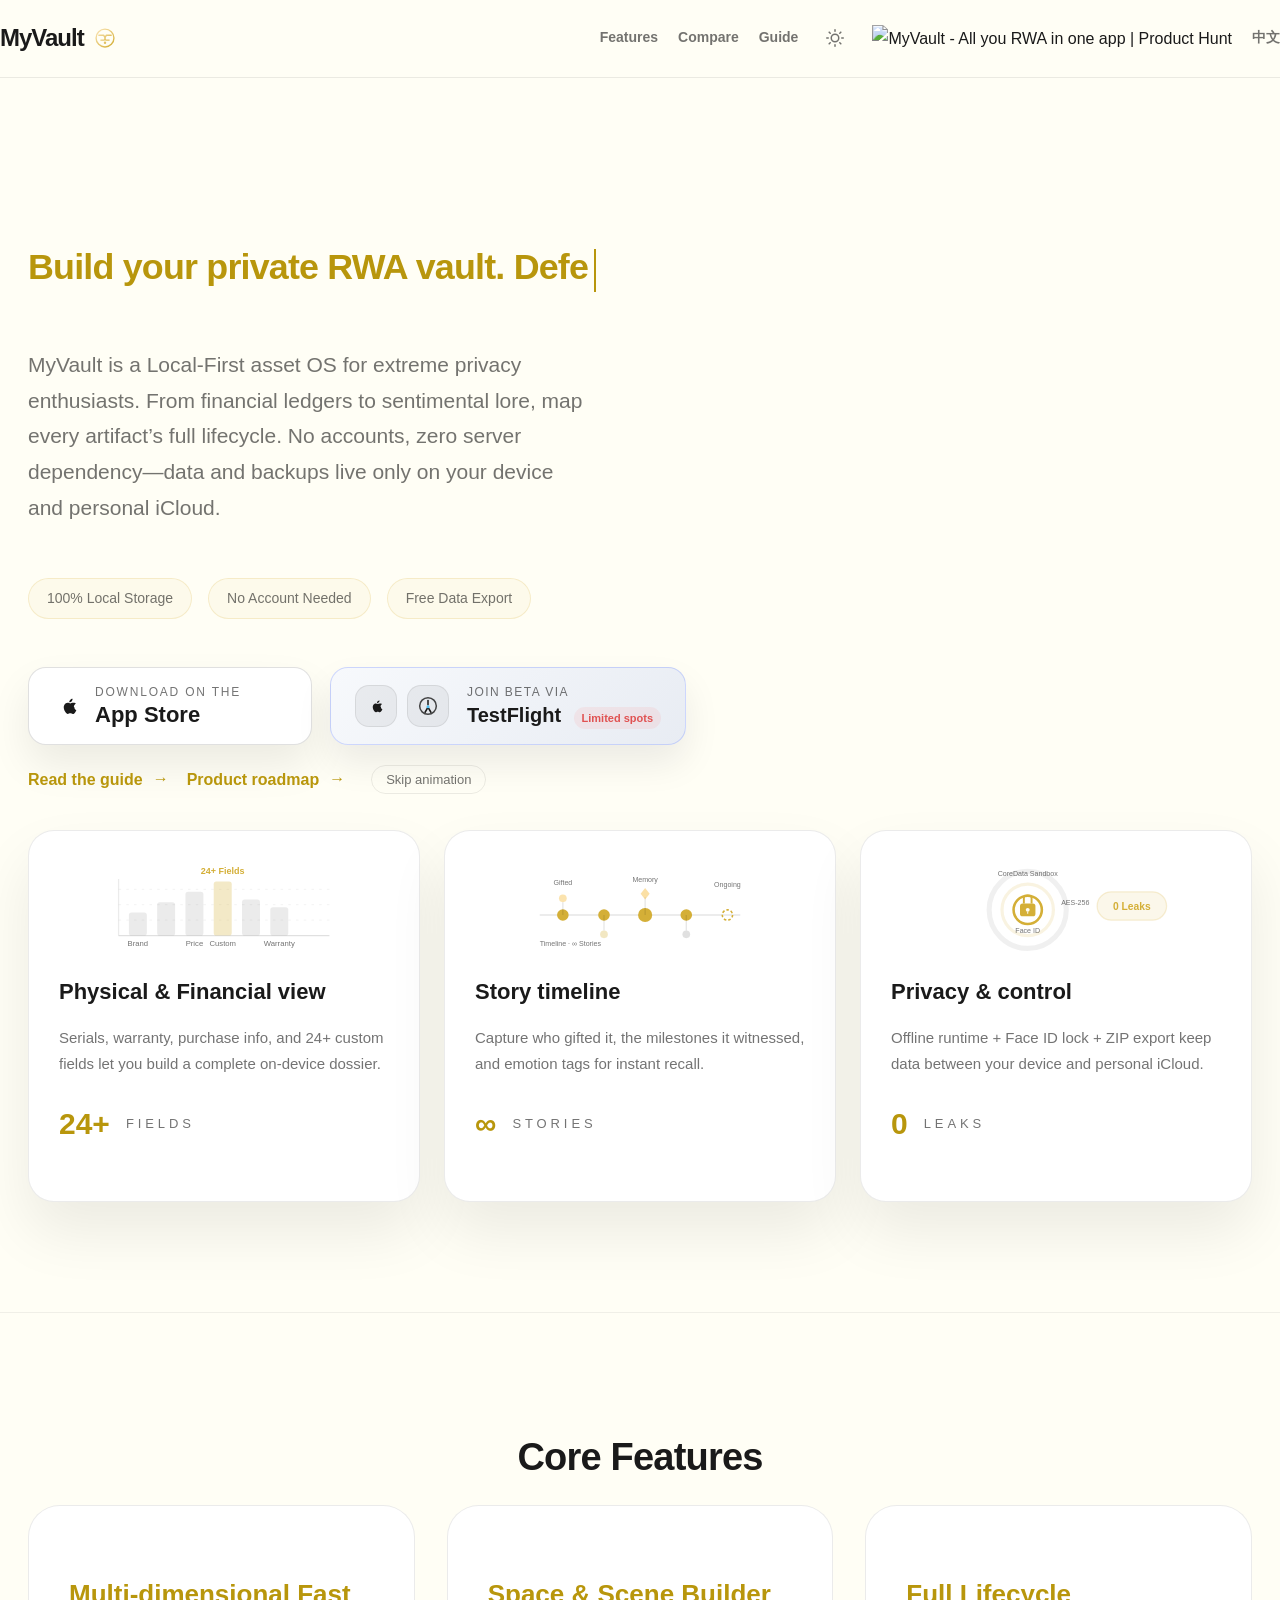
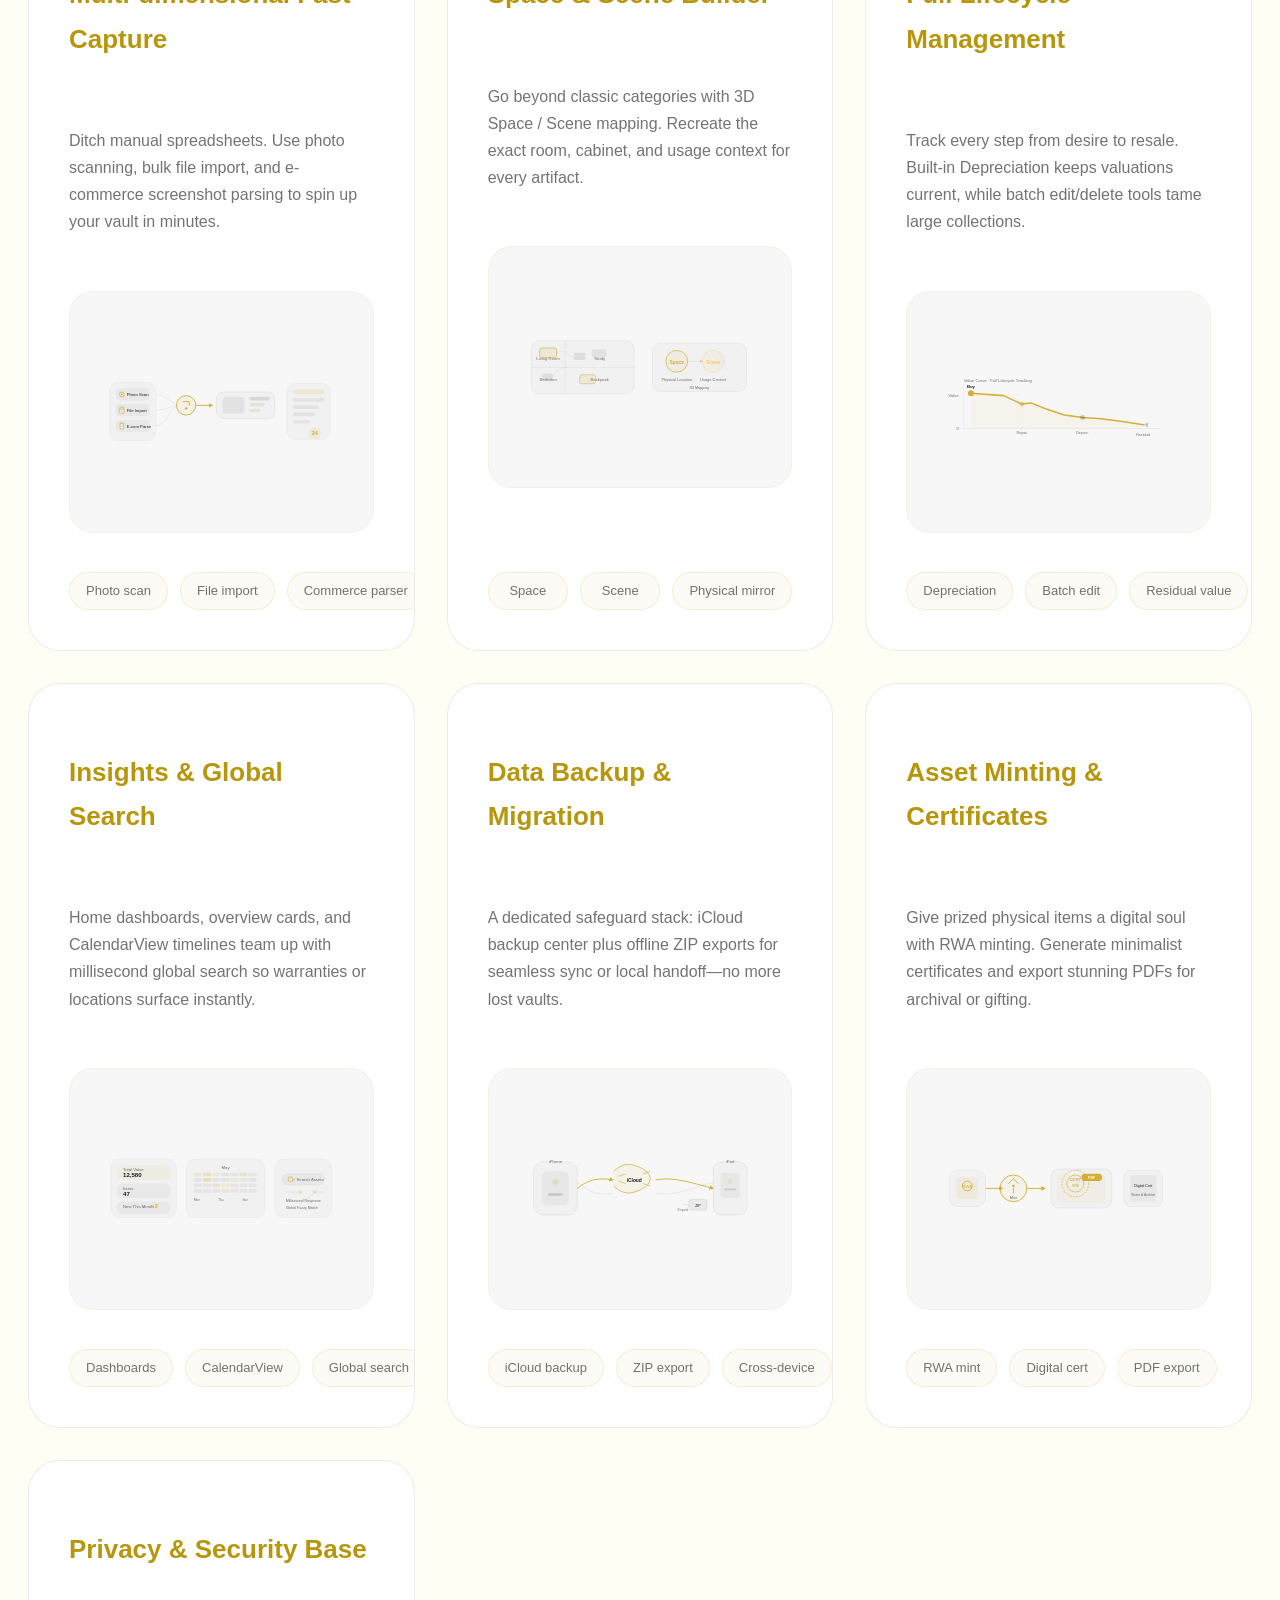
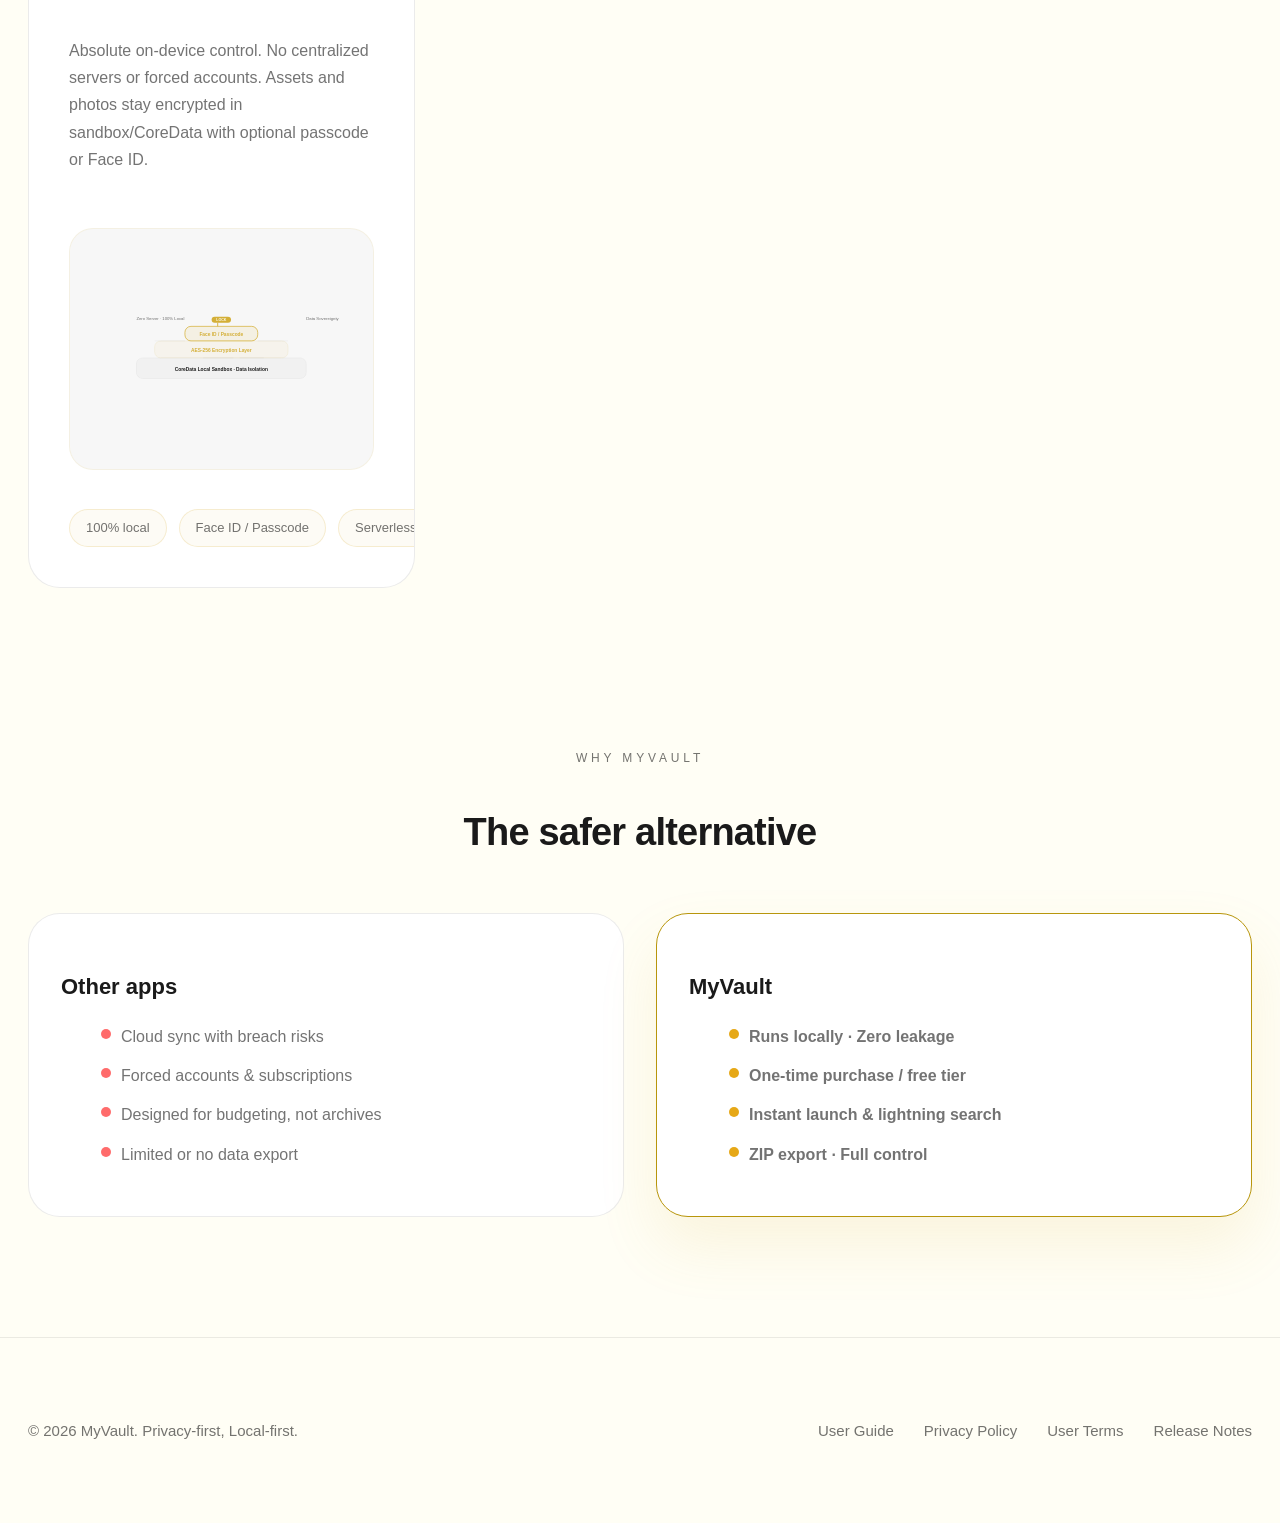
==== commit 54d7ae4a: "核心功能图表重绘：更科学的数据可视化，柱状图/时间轴/安全环/价值曲线/热力图等10张SVG全新设计" ====
--- a/en/index.html
+++ b/en/index.html
@@ -129,15 +129,22 @@
           <article class="insight-card">
             <div class="mini-chart">
               <svg viewBox="0 0 200 70">
-                <rect x="12" y="12" width="74" height="46" rx="12" fill="rgba(0,0,0,.05)" stroke="rgba(0,0,0,.1)"/>
-                <rect x="26" y="22" width="46" height="6" rx="3" fill="rgba(247,193,76,.5)"/>
-                <rect x="26" y="34" width="36" height="6" rx="3" fill="rgba(0,0,0,.15)"/>
-                <rect x="26" y="46" width="28" height="6" rx="3" fill="rgba(0,0,0,.1)"/>
-                <circle cx="128" cy="36" r="22" fill="rgba(212,175,55,.15)" stroke="var(--accent)" stroke-width="2"/>
-                <path d="M116,34h12" stroke="var(--accent)" stroke-width="3" stroke-linecap="round"/>
-                <path d="M125,28v16" stroke="var(--accent)" stroke-width="3" stroke-linecap="round"/>
-                <path class="animate-path" d="M90,52 L110,42 L150,48 L180,32" fill="none" stroke="var(--accent-secondary)" stroke-width="2.5" stroke-linecap="round"/>
-                <circle cx="150" cy="48" r="4" fill="var(--accent-secondary)"/>
+                <line x1="18" y1="14" x2="18" y2="58" stroke="rgba(0,0,0,.08)" stroke-width="1"/>
+                <line x1="18" y1="58" x2="182" y2="58" stroke="rgba(0,0,0,.12)" stroke-width="1"/>
+                <line x1="18" y1="46" x2="182" y2="46" stroke="rgba(0,0,0,.04)" stroke-dasharray="2 4"/>
+                <line x1="18" y1="34" x2="182" y2="34" stroke="rgba(0,0,0,.04)" stroke-dasharray="2 4"/>
+                <line x1="18" y1="22" x2="182" y2="22" stroke="rgba(0,0,0,.04)" stroke-dasharray="2 4"/>
+                <rect x="26" y="40" width="14" height="18" rx="2" fill="rgba(0,0,0,.08)"/>
+                <rect x="48" y="32" width="14" height="26" rx="2" fill="rgba(0,0,0,.08)"/>
+                <rect x="70" y="24" width="14" height="34" rx="2" fill="rgba(0,0,0,.08)"/>
+                <rect x="92" y="16" width="14" height="42" rx="2" fill="rgba(212,175,55,.28)"/>
+                <rect x="114" y="30" width="14" height="28" rx="2" fill="rgba(0,0,0,.08)"/>
+                <rect x="136" y="36" width="14" height="22" rx="2" fill="rgba(0,0,0,.08)"/>
+                <text x="99" y="10" fill="#d4af37" font-size="7" font-weight="700" text-anchor="middle">24+ Fields</text>
+                <text x="33" y="66" fill="var(--muted)" font-size="6" text-anchor="middle">Brand</text>
+                <text x="77" y="66" fill="var(--muted)" font-size="6" text-anchor="middle">Price</text>
+                <text x="99" y="66" fill="var(--muted)" font-size="6" text-anchor="middle">Custom</text>
+                <text x="143" y="66" fill="var(--muted)" font-size="6" text-anchor="middle">Warranty</text>
               </svg>
             </div>
             <h3>Physical & Financial view</h3>
@@ -147,15 +154,24 @@
           <article class="insight-card">
             <div class="mini-chart">
               <svg viewBox="0 0 200 70">
-                <line x1="14" y1="50" x2="186" y2="50" stroke="rgba(0,0,0,.15)" stroke-width="2" stroke-linecap="round"/>
-                <path class="animate-path" d="M20,50 L60,32 L100,58 L140,26 L180,42" fill="none" stroke="var(--accent)" stroke-width="3" stroke-linecap="round"/>
-                <g fill="rgba(247,193,76,.4)">
-                  <circle cx="60" cy="32" r="5"/>
-                  <circle cx="100" cy="58" r="5"/>
-                  <circle cx="140" cy="26" r="5"/>
-                </g>
-                <path d="M96,20 C96,16 100,12 105,12c5,0 9,4 9,8v6" stroke="rgba(247,193,76,.6)" stroke-width="2" fill="none"/>
-                <path d="M93,34 C99,38 111,38 117,34 117,34 106,48 105,48 104,48 93,34 93,34Z" fill="var(--accent-secondary)"/>
+                <line x1="22" y1="42" x2="178" y2="42" stroke="rgba(0,0,0,.1)" stroke-width="1.2"/>
+                <circle cx="40" cy="42" r="4.5" fill="#d4af37"/>
+                <line x1="40" y1="42" x2="40" y2="32" stroke="rgba(0,0,0,.1)" stroke-width="1"/>
+                <circle cx="40" cy="29" r="3" fill="rgba(247,193,76,.45)"/>
+                <text x="40" y="19" fill="var(--muted)" font-size="5.5" text-anchor="middle">Gifted</text>
+                <circle cx="72" cy="42" r="4.5" fill="#d4af37"/>
+                <line x1="72" y1="42" x2="72" y2="54" stroke="rgba(0,0,0,.1)" stroke-width="1"/>
+                <circle cx="72" cy="57" r="3" fill="rgba(212,175,55,.3)"/>
+                <circle cx="104" cy="42" r="5.5" fill="#d4af37"/>
+                <line x1="104" y1="42" x2="104" y2="28" stroke="rgba(0,0,0,.1)" stroke-width="1"/>
+                <polygon points="104,21 107.5,25.5 104,30 100.5,25.5" fill="rgba(247,193,76,.5)"/>
+                <text x="104" y="16" fill="var(--muted)" font-size="5.5" text-anchor="middle">Memory</text>
+                <circle cx="136" cy="42" r="4.5" fill="#d4af37"/>
+                <line x1="136" y1="42" x2="136" y2="54" stroke="rgba(0,0,0,.1)" stroke-width="1"/>
+                <circle cx="136" cy="57" r="3" fill="rgba(0,0,0,.12)"/>
+                <circle cx="168" cy="42" r="4" fill="none" stroke="#d4af37" stroke-width="1.2" stroke-dasharray="2 1.5"/>
+                <text x="168" y="20" fill="var(--muted)" font-size="5.5" text-anchor="middle">Ongoing</text>
+                <text x="22" y="66" fill="var(--muted)" font-size="5.5" text-anchor="start">Timeline · ∞ Stories</text>
               </svg>
             </div>
             <h3>Story timeline</h3>
@@ -165,12 +181,18 @@
           <article class="insight-card">
             <div class="mini-chart">
               <svg viewBox="0 0 200 70">
-                <path d="M100,8 L155,26 V48 C155,60 130,68 100,74 70,68 45,60 45,48 V26 Z" fill="rgba(212,175,55,.12)" stroke="var(--accent)" stroke-width="2"/>
-                <rect x="82" y="30" width="36" height="22" rx="11" fill="rgba(0,0,0,.08)" stroke="rgba(0,0,0,.15)"/>
-                <path d="M92,32 C92,24 100,18 110,18s18,6 18,14" fill="none" stroke="rgba(0,0,0,.25)" stroke-width="2"/>
-                <circle cx="100" cy="42" r="4" fill="var(--accent-secondary)"/>
-                <path d="M100,42 v6" stroke="var(--accent-secondary)" stroke-width="2" stroke-linecap="round"/>
-                <path class="animate-path" d="M52,56 L80,50 L120,60 L148,44 L180,52" fill="none" stroke="var(--accent)" stroke-width="2.5" stroke-linecap="round"/>
+                <circle cx="78" cy="38" r="30" fill="none" stroke="rgba(0,0,0,.06)" stroke-width="4"/>
+                <text x="78" y="12" fill="var(--muted)" font-size="5.5" text-anchor="middle">CoreData Sandbox</text>
+                <circle cx="78" cy="38" r="20" fill="none" stroke="rgba(212,175,55,.15)" stroke-width="2.5"/>
+                <text x="104" y="34" fill="var(--muted)" font-size="5.5">AES-256</text>
+                <circle cx="78" cy="38" r="11" fill="none" stroke="#d4af37" stroke-width="2"/>
+                <text x="78" y="56" fill="var(--muted)" font-size="5.5" text-anchor="middle">Face ID</text>
+                <rect x="72" y="33" width="12" height="10" rx="2" fill="#d4af37"/>
+                <path d="M75 33 V29 C75 26 81 26 81 29 V33" fill="none" stroke="#d4af37" stroke-width="1.5"/>
+                <circle cx="78" cy="38" r="1.5" fill="#FFFEF5"/>
+                <line x1="78" y1="39.5" x2="78" y2="41" stroke="#FFFEF5" stroke-width="0.8"/>
+                <rect x="132" y="24" width="54" height="22" rx="11" fill="rgba(212,175,55,.1)" stroke="rgba(212,175,55,.2)" stroke-width="1"/>
+                <text x="159" y="38" fill="#d4af37" font-size="8" font-weight="700" text-anchor="middle">0 Leaks</text>
               </svg>
             </div>
             <h3>Privacy & control</h3>
@@ -190,17 +212,39 @@
             <p class="feature-desc">Ditch manual spreadsheets. Use photo scanning, bulk file import, and e-commerce screenshot parsing to spin up your vault in minutes.</p>
             <div class="chart-wrap">
               <svg viewBox="0 0 400 120">
-                <rect x="18" y="18" width="364" height="84" rx="22" fill="rgba(0,0,0,.03)" stroke="var(--line)"/>
-                <rect x="38" y="32" width="150" height="14" rx="7" fill="rgba(0,0,0,.08)"/>
-                <rect x="38" y="54" width="120" height="12" rx="6" fill="rgba(212,175,55,.18)"/>
-                <rect x="38" y="72" width="90" height="12" rx="6" fill="rgba(247,193,76,.25)"/>
-                <rect x="220" y="28" width="140" height="64" rx="18" fill="rgba(0,0,0,.05)" stroke="var(--accent)" stroke-width="1.5"/>
-                <rect x="230" y="36" width="60" height="40" rx="10" fill="rgba(0,0,0,.08)"/>
-                <path d="M306,40 L346,70" stroke="rgba(212,175,55,.35)" stroke-width="10" stroke-linecap="round"/>
-                <path class="animate-path" d="M48,96 C140,78 210,108 320,86" fill="none" stroke="var(--accent)" stroke-width="3" stroke-linecap="round"/>
-                <circle cx="82" cy="90" r="5" fill="var(--accent)"/>
-                <circle cx="160" cy="82" r="4" fill="var(--accent-secondary)"/>
-                <circle cx="248" cy="100" r="4" fill="rgba(0,0,0,.3)"/>
+                <defs>
+                  <marker id="ar-f1-en" markerWidth="5" markerHeight="5" refX="4" refY="2.5" orient="auto"><path d="M0,0 L5,2.5 L0,5 Z" fill="#d4af37"/></marker>
+                </defs>
+                <rect x="16" y="12" width="76" height="96" rx="14" fill="rgba(0,0,0,.025)" stroke="rgba(0,0,0,.06)"/>
+                <rect x="26" y="22" width="56" height="20" rx="6" fill="rgba(0,0,0,.04)"/>
+                <circle cx="36" cy="32" r="4" fill="none" stroke="#d4af37" stroke-width="1.2"/><circle cx="36" cy="32" r="1.5" fill="#d4af37"/>
+                <text x="44" y="35" fill="var(--text)" font-size="7">Photo Scan</text>
+                <rect x="26" y="48" width="56" height="20" rx="6" fill="rgba(0,0,0,.04)"/>
+                <rect x="32" y="53" width="8" height="10" rx="1.5" fill="none" stroke="#d4af37" stroke-width="1"/><line x1="33" y1="55" x2="39" y2="55" stroke="#d4af37" stroke-width="0.7"/><line x1="33" y1="57" x2="39" y2="57" stroke="#d4af37" stroke-width="0.7"/>
+                <text x="44" y="61" fill="var(--text)" font-size="7">File Import</text>
+                <rect x="26" y="74" width="56" height="20" rx="6" fill="rgba(0,0,0,.04)"/>
+                <rect x="33" y="79" width="6" height="10" rx="1" fill="none" stroke="#d4af37" stroke-width="1"/><path d="M33 81 L36 79 L39 81" fill="none" stroke="#d4af37" stroke-width="0.7"/>
+                <text x="44" y="87" fill="var(--text)" font-size="7">E-com Parse</text>
+                <path d="M92 32 C108 32 116 45 128 50" fill="none" stroke="rgba(0,0,0,.1)" stroke-width="1"/>
+                <path d="M92 58 C108 58 116 52 128 50" fill="none" stroke="rgba(0,0,0,.1)" stroke-width="1"/>
+                <path d="M92 84 C108 84 116 55 128 50" fill="none" stroke="rgba(0,0,0,.1)" stroke-width="1"/>
+                <circle cx="142" cy="50" r="16" fill="rgba(212,175,55,.08)" stroke="#d4af37" stroke-width="1.5"/>
+                <path d="M137 44 L147 44 L147 50" fill="none" stroke="#d4af37" stroke-width="1.5" stroke-linecap="round"/>
+                <circle cx="142" cy="55" r="2" fill="#d4af37"/>
+                <path d="M158 50 L185 50" fill="none" stroke="#d4af37" stroke-width="1.5" marker-end="url(#ar-f1-en)"/>
+                <rect x="192" y="28" width="96" height="44" rx="12" fill="rgba(0,0,0,.025)" stroke="rgba(0,0,0,.1)"/>
+                <rect x="202" y="36" width="36" height="28" rx="6" fill="rgba(0,0,0,.06)"/>
+                <rect x="246" y="36" width="34" height="6" rx="3" fill="rgba(0,0,0,.1)"/>
+                <rect x="246" y="46" width="26" height="6" rx="3" fill="rgba(0,0,0,.06)"/>
+                <rect x="246" y="56" width="18" height="5" rx="2.5" fill="rgba(212,175,55,.2)"/>
+                <rect x="308" y="14" width="72" height="92" rx="14" fill="rgba(0,0,0,.025)" stroke="rgba(0,0,0,.06)"/>
+                <rect x="318" y="24" width="52" height="8" rx="4" fill="rgba(212,175,55,.15)"/>
+                <rect x="318" y="38" width="52" height="6" rx="3" fill="rgba(0,0,0,.06)"/>
+                <rect x="318" y="50" width="42" height="6" rx="3" fill="rgba(0,0,0,.06)"/>
+                <rect x="318" y="62" width="36" height="6" rx="3" fill="rgba(0,0,0,.06)"/>
+                <rect x="318" y="74" width="28" height="6" rx="3" fill="rgba(0,0,0,.05)"/>
+                <circle cx="354" cy="96" r="10" fill="rgba(212,175,55,.12)"/>
+                <text x="354" y="99" fill="#d4af37" font-size="9" font-weight="700" text-anchor="middle">24</text>
               </svg>
             </div>
             <div class="meta"><span>Photo scan</span><span>File import</span><span>Commerce parser</span></div>
@@ -210,22 +254,33 @@
             <p class="feature-desc">Go beyond classic categories with 3D Space / Scene mapping. Recreate the exact room, cabinet, and usage context for every artifact.</p>
             <div class="chart-wrap">
               <svg viewBox="0 0 400 120">
-                <path class="animate-path" d="M60,86 L120,46 L200,70 L260,32 L330,62" fill="none" stroke="var(--accent)" stroke-width="3" stroke-linecap="round"/>
-                <g fill="none" stroke="rgba(0,0,0,.2)" stroke-width="1.5">
-                  <rect x="44" y="40" width="48" height="50" rx="10"/>
-                  <rect x="112" y="24" width="70" height="70" rx="12"/>
-                  <rect x="210" y="38" width="70" height="60" rx="12"/>
-                  <rect x="300" y="48" width="50" height="44" rx="12"/>
-                </g>
-                <g fill="rgba(247,193,76,.35)">
-                  <circle cx="60" cy="86" r="6"/>
-                  <circle cx="120" cy="46" r="6"/>
-                  <circle cx="200" cy="70" r="6"/>
-                  <circle cx="260" cy="32" r="6"/>
-                  <circle cx="330" cy="62" r="6"/>
-                </g>
-                <polyline points="60,86 60,102" stroke="rgba(247,193,76,.4)" stroke-width="3" stroke-linecap="round"/>
-                <polyline points="120,46 120,102" stroke="rgba(0,0,0,.15)" stroke-width="3" stroke-dasharray="4 6"/>
+                <rect x="20" y="16" width="170" height="88" rx="14" fill="rgba(0,0,0,.025)" stroke="rgba(0,0,0,.08)"/>
+                <line x1="76" y1="16" x2="76" y2="104" stroke="rgba(0,0,0,.08)" stroke-width="1"/>
+                <line x1="20" y1="60" x2="190" y2="60" stroke="rgba(0,0,0,.08)" stroke-width="1"/>
+                <text x="48" y="48" fill="var(--muted)" font-size="7" text-anchor="middle">Living Room</text>
+                <text x="133" y="48" fill="var(--muted)" font-size="7" text-anchor="middle">Study</text>
+                <text x="48" y="82" fill="var(--muted)" font-size="7" text-anchor="middle">Bedroom</text>
+                <text x="133" y="82" fill="var(--muted)" font-size="7" text-anchor="middle">Backpack</text>
+                <rect x="34" y="28" width="28" height="16" rx="4" fill="rgba(212,175,55,.15)" stroke="#d4af37" stroke-width="1"/>
+                <rect x="90" y="36" width="20" height="12" rx="3" fill="rgba(0,0,0,.08)"/>
+                <rect x="120" y="30" width="24" height="14" rx="4" fill="rgba(0,0,0,.06)"/>
+                <rect x="38" y="70" width="18" height="11" rx="3" fill="rgba(0,0,0,.08)"/>
+                <rect x="100" y="72" width="26" height="15" rx="4" fill="rgba(212,175,55,.12)" stroke="#d4af37" stroke-width="0.8"/>
+                <path d="M62 36 C78 28 80 42 90 42" fill="none" stroke="rgba(212,175,55,.3)" stroke-width="1" stroke-dasharray="3 2"/>
+                <path d="M100 78 C125 72 128 64 116 44" fill="none" stroke="rgba(212,175,55,.25)" stroke-width="1" stroke-dasharray="3 2"/>
+                <path d="M50 82 C60 66 68 60 80 60" fill="none" stroke="rgba(0,0,0,.1)" stroke-width="1" stroke-dasharray="3 2"/>
+                <rect x="220" y="20" width="155" height="80" rx="14" fill="rgba(0,0,0,.025)" stroke="rgba(0,0,0,.08)"/>
+                <circle cx="260" cy="50" r="18" fill="rgba(212,175,55,.08)" stroke="#d4af37" stroke-width="1.2"/>
+                <text x="260" y="54" fill="#d4af37" font-size="8" font-weight="700" text-anchor="middle">Space</text>
+                <circle cx="320" cy="50" r="18" fill="rgba(247,193,76,.08)" stroke="rgba(247,193,76,.4)" stroke-width="1.2"/>
+                <text x="320" y="54" fill="rgba(247,193,76,.8)" font-size="8" font-weight="700" text-anchor="middle">Scene</text>
+                <path d="M278 50 L302 50" fill="none" stroke="rgba(0,0,0,.1)" stroke-width="1" marker-end="url(#ar-f2-en)"/>
+                <defs>
+                  <marker id="ar-f2-en" markerWidth="5" markerHeight="5" refX="4" refY="2.5" orient="auto"><path d="M0,0 L5,2.5 L0,5 Z" fill="rgba(0,0,0,.15)"/></marker>
+                </defs>
+                <text x="260" y="82" fill="var(--muted)" font-size="6.5" text-anchor="middle">Physical Location</text>
+                <text x="320" y="82" fill="var(--muted)" font-size="6.5" text-anchor="middle">Usage Context</text>
+                <text x="297" y="96" fill="var(--muted)" font-size="6" text-anchor="middle">3D Mapping</text>
               </svg>
             </div>
             <div class="meta"><span>Space</span><span>Scene</span><span>Physical mirror</span></div>
@@ -235,20 +290,26 @@
             <p class="feature-desc">Track every step from desire to resale. Built-in Depreciation keeps valuations current, while batch edit/delete tools tame large collections.</p>
             <div class="chart-wrap">
               <svg viewBox="0 0 400 120">
-                <line x1="40" y1="90" x2="360" y2="90" stroke="rgba(0,0,0,.1)" stroke-width="4" stroke-linecap="round"/>
-                <path class="animate-path" d="M60,90 C90,40 150,40 180,90" fill="none" stroke="var(--accent)" stroke-width="5" stroke-linecap="round"/>
-                <path class="animate-path" d="M200,90 C230,50 290,50 320,90" fill="none" stroke="var(--accent-secondary)" stroke-width="5" stroke-linecap="round"/>
-                <g fill="rgba(0,0,0,.15)">
-                  <circle cx="60" cy="90" r="6"/>
-                  <circle cx="180" cy="90" r="6"/>
-                  <circle cx="200" cy="90" r="6"/>
-                  <circle cx="320" cy="90" r="6"/>
-                </g>
-                <text x="56" y="108" fill="var(--muted)" font-size="12">Warranty</text>
-                <text x="174" y="108" fill="var(--muted)" font-size="12">Maintenance & Cost</text>
-                <text x="300" y="108" fill="var(--muted)" font-size="12">Depreciation</text>
-                <rect x="250" y="22" width="90" height="16" rx="8" fill="rgba(247,193,76,.2)"/>
-                <text x="256" y="34" fill="var(--text)" font-size="10">Lifecycle pulse</text>
+                <line x1="44" y1="14" x2="44" y2="88" stroke="rgba(0,0,0,.08)" stroke-width="1"/>
+                <line x1="44" y1="88" x2="368" y2="88" stroke="rgba(0,0,0,.1)" stroke-width="1"/>
+                <line x1="44" y1="70" x2="368" y2="70" stroke="rgba(0,0,0,.03)" stroke-dasharray="3 4"/>
+                <line x1="44" y1="52" x2="368" y2="52" stroke="rgba(0,0,0,.03)" stroke-dasharray="3 4"/>
+                <line x1="44" y1="34" x2="368" y2="34" stroke="rgba(0,0,0,.03)" stroke-dasharray="3 4"/>
+                <text x="36" y="90" fill="var(--muted)" font-size="7" text-anchor="end">0</text>
+                <text x="36" y="36" fill="var(--muted)" font-size="7" text-anchor="end">Value</text>
+                <path d="M56 30 L110 34 L140 48 L155 46 L180 56 L210 66 L240 70 L270 72 L300 76 L340 82" fill="none" stroke="#d4af37" stroke-width="2.5" stroke-linecap="round" stroke-linejoin="round"/>
+                <path d="M56 30 L110 34 L140 48 L155 46 L180 56 L210 66 L240 70 L270 72 L300 76 L340 82 L340 88 L56 88 Z" fill="rgba(212,175,55,.06)"/>
+                <circle cx="56" cy="30" r="5" fill="#d4af37"/>
+                <text x="56" y="22" fill="var(--text)" font-size="7" text-anchor="middle" font-weight="600">Buy</text>
+                <circle cx="140" cy="48" r="4" fill="rgba(212,175,55,.5)"/>
+                <line x1="140" y1="48" x2="140" y2="88" stroke="rgba(0,0,0,.08)" stroke-width="0.8" stroke-dasharray="2 3"/>
+                <text x="140" y="98" fill="var(--muted)" font-size="6" text-anchor="middle">Repair</text>
+                <circle cx="240" cy="70" r="4" fill="rgba(0,0,0,.2)"/>
+                <line x1="240" y1="70" x2="240" y2="88" stroke="rgba(0,0,0,.08)" stroke-width="0.8" stroke-dasharray="2 3"/>
+                <text x="240" y="98" fill="var(--muted)" font-size="6" text-anchor="middle">Deprec.</text>
+                <polygon points="340,82 348,78 348,86" fill="rgba(0,0,0,.2)"/>
+                <text x="340" y="100" fill="var(--muted)" font-size="6" text-anchor="middle">Residual</text>
+                <text x="44" y="12" fill="var(--muted)" font-size="7">Value Curve · Full Lifecycle Tracking</text>
               </svg>
             </div>
             <div class="meta"><span>Depreciation</span><span>Batch edit</span><span>Residual value</span></div>
@@ -258,19 +319,57 @@
             <p class="feature-desc">Home dashboards, overview cards, and CalendarView timelines team up with millisecond global search so warranties or locations surface instantly.</p>
             <div class="chart-wrap">
               <svg viewBox="0 0 400 120">
-                <rect x="24" y="14" width="352" height="92" rx="22" fill="rgba(0,0,0,.03)" stroke="var(--line)"/>
-                <rect x="40" y="30" width="90" height="60" rx="14" fill="rgba(0,0,0,.05)" stroke="rgba(0,0,0,.08)"/>
-                <rect x="144" y="30" width="90" height="60" rx="14" fill="rgba(0,0,0,.05)" stroke="rgba(0,0,0,.08)"/>
-                <rect x="248" y="30" width="110" height="60" rx="14" fill="rgba(0,0,0,.05)" stroke="rgba(0,0,0,.08)"/>
-                <g fill="rgba(247,193,76,.3)">
-                  <rect x="52" y="44" width="50" height="8" rx="4"/>
-                  <rect x="52" y="60" width="32" height="8" rx="4"/>
-                  <rect x="156" y="44" width="60" height="8" rx="4"/>
-                  <rect x="156" y="62" width="36" height="8" rx="4"/>
-                  <rect x="264" y="44" width="70" height="8" rx="4"/>
-                  <rect x="264" y="62" width="50" height="8" rx="4"/>
-                </g>
-                <path class="animate-path" d="M60,84 L180,52 L240,68 L320,40" fill="none" stroke="var(--accent-secondary)" stroke-width="3" stroke-linecap="round"/>
+                <rect x="18" y="12" width="108" height="96" rx="14" fill="rgba(0,0,0,.025)" stroke="rgba(0,0,0,.06)"/>
+                <rect x="28" y="22" width="88" height="24" rx="8" fill="rgba(212,175,55,.08)"/>
+                <text x="38" y="32" fill="var(--muted)" font-size="7">Total Value</text>
+                <text x="38" y="42" fill="var(--text)" font-size="10" font-weight="700">12,580</text>
+                <rect x="28" y="52" width="88" height="24" rx="8" fill="rgba(0,0,0,.04)"/>
+                <text x="38" y="62" fill="var(--muted)" font-size="7">Items</text>
+                <text x="38" y="72" fill="var(--text)" font-size="10" font-weight="700">47</text>
+                <rect x="28" y="82" width="88" height="20" rx="8" fill="rgba(0,0,0,.04)"/>
+                <text x="38" y="92" fill="var(--muted)" font-size="7">New This Month</text>
+                <text x="90" y="92" fill="#d4af37" font-size="9" font-weight="700" text-anchor="middle">+3</text>
+                <rect x="142" y="12" width="130" height="96" rx="14" fill="rgba(0,0,0,.025)" stroke="rgba(0,0,0,.06)"/>
+                <text x="207" y="28" fill="var(--muted)" font-size="7" text-anchor="middle">May</text>
+                <rect x="155" y="34" width="13" height="6" rx="1" fill="rgba(212,175,55,.15)"/>
+                <rect x="170" y="34" width="13" height="6" rx="1" fill="rgba(212,175,55,.25)"/>
+                <rect x="185" y="34" width="13" height="6" rx="1" fill="rgba(212,175,55,.1)"/>
+                <rect x="200" y="34" width="13" height="6" rx="1" fill="rgba(0,0,0,.05)"/>
+                <rect x="215" y="34" width="13" height="6" rx="1" fill="rgba(0,0,0,.05)"/>
+                <rect x="230" y="34" width="13" height="6" rx="1" fill="rgba(212,175,55,.2)"/>
+                <rect x="245" y="34" width="13" height="6" rx="1" fill="rgba(0,0,0,.05)"/>
+                <rect x="155" y="43" width="13" height="6" rx="1" fill="rgba(0,0,0,.05)"/>
+                <rect x="170" y="43" width="13" height="6" rx="1" fill="rgba(212,175,55,.3)"/>
+                <rect x="185" y="43" width="13" height="6" rx="1" fill="rgba(0,0,0,.05)"/>
+                <rect x="200" y="43" width="13" height="6" rx="1" fill="rgba(0,0,0,.05)"/>
+                <rect x="215" y="43" width="13" height="6" rx="1" fill="rgba(212,175,55,.15)"/>
+                <rect x="230" y="43" width="13" height="6" rx="1" fill="rgba(0,0,0,.05)"/>
+                <rect x="245" y="43" width="13" height="6" rx="1" fill="rgba(0,0,0,.05)"/>
+                <rect x="155" y="52" width="13" height="6" rx="1" fill="rgba(0,0,0,.05)"/>
+                <rect x="170" y="52" width="13" height="6" rx="1" fill="rgba(0,0,0,.05)"/>
+                <rect x="185" y="52" width="13" height="6" rx="1" fill="rgba(212,175,55,.2)"/>
+                <rect x="200" y="52" width="13" height="6" rx="1" fill="rgba(212,175,55,.12)"/>
+                <rect x="215" y="52" width="13" height="6" rx="1" fill="rgba(0,0,0,.05)"/>
+                <rect x="230" y="52" width="13" height="6" rx="1" fill="rgba(0,0,0,.05)"/>
+                <rect x="245" y="52" width="13" height="6" rx="1" fill="rgba(0,0,0,.05)"/>
+                <rect x="155" y="61" width="13" height="6" rx="1" fill="rgba(0,0,0,.05)"/>
+                <rect x="170" y="61" width="13" height="6" rx="1" fill="rgba(0,0,0,.05)"/>
+                <rect x="185" y="61" width="13" height="6" rx="1" fill="rgba(0,0,0,.05)"/>
+                <rect x="200" y="61" width="13" height="6" rx="1" fill="rgba(212,175,55,.18)"/>
+                <rect x="215" y="61" width="13" height="6" rx="1" fill="rgba(0,0,0,.05)"/>
+                <rect x="230" y="61" width="13" height="6" rx="1" fill="rgba(0,0,0,.05)"/>
+                <rect x="245" y="61" width="13" height="6" rx="1" fill="rgba(0,0,0,.05)"/>
+                <text x="155" y="80" fill="var(--muted)" font-size="5">Mon</text><text x="195" y="80" fill="var(--muted)" font-size="5">Thu</text><text x="235" y="80" fill="var(--muted)" font-size="5">Sun</text>
+                <rect x="288" y="12" width="94" height="96" rx="14" fill="rgba(0,0,0,.025)" stroke="rgba(0,0,0,.06)"/>
+                <rect x="300" y="36" width="70" height="18" rx="9" fill="rgba(0,0,0,.04)" stroke="rgba(0,0,0,.08)"/>
+                <circle cx="314" cy="45" r="4" fill="none" stroke="#d4af37" stroke-width="1.2"/>
+                <line x1="317" y1="48" x2="322" y2="44" stroke="#d4af37" stroke-width="1.2"/>
+                <text x="324" y="48" fill="var(--muted)" font-size="7">Search Assets</text>
+                <path d="M306 66 L330 66 L342 78 L354 66 L370 66" fill="none" stroke="rgba(0,0,0,.08)" stroke-width="1"/>
+                <circle cx="330" cy="66" r="3" fill="rgba(212,175,55,.25)"/>
+                <circle cx="354" cy="66" r="3" fill="rgba(212,175,55,.25)"/>
+                <text x="306" y="82" fill="var(--muted)" font-size="6">Millisecond Response</text>
+                <text x="306" y="94" fill="var(--muted)" font-size="6">Global Fuzzy Match</text>
               </svg>
             </div>
             <div class="meta"><span>Dashboards</span><span>CalendarView</span><span>Global search</span></div>
@@ -281,19 +380,31 @@
             <div class="chart-wrap">
               <svg viewBox="0 0 400 120">
                 <defs>
-                  <marker id="arrow-backup-en" markerWidth="8" markerHeight="8" refX="5" refY="4" orient="auto" markerUnits="strokeWidth">
-                    <path d="M0,0 L8,4 L0,8 z" fill="var(--accent)"/>
-                  </marker>
+                  <marker id="ar-b1-en" markerWidth="5" markerHeight="5" refX="4" refY="2.5" orient="auto"><path d="M0,0 L5,2.5 L0,5 Z" fill="#d4af37"/></marker>
+                  <marker id="ar-b2-en" markerWidth="5" markerHeight="5" refX="4" refY="2.5" orient="auto"><path d="M0,0 L5,2.5 L0,5 Z" fill="rgba(0,0,0,.15)"/></marker>
                 </defs>
-                <rect x="70" y="34" width="90" height="52" rx="12" fill="rgba(0,0,0,.05)" stroke="var(--accent)"/>
-                <rect x="238" y="28" width="120" height="60" rx="20" fill="rgba(0,0,0,.04)" stroke="rgba(0,0,0,.1)"/>
-                <path d="M258,58 q20,-24 60,-12" fill="none" stroke="var(--accent)" stroke-width="3" stroke-linecap="round"/>
-                <path d="M258,70 q20,18 60,6" fill="none" stroke="var(--accent-secondary)" stroke-width="3" stroke-linecap="round"/>
-                <path class="animate-path" d="M160,60 H230" fill="none" stroke="var(--accent)" stroke-width="3" stroke-linecap="round" marker-end="url(#arrow-backup-en)"/>
-                <path class="animate-path" d="M230,74 H160" fill="none" stroke="var(--accent-secondary)" stroke-width="3" stroke-linecap="round"/>
-                <circle cx="112" cy="60" r="18" fill="rgba(247,193,76,.2)" stroke="var(--accent)"/>
-                <path d="M112,52 v16" stroke="var(--accent)" stroke-width="3" stroke-linecap="round"/>
-                <polyline points="104,60 112,68 120,60" fill="none" stroke="var(--accent)" stroke-width="3" stroke-linecap="round"/>
+                <rect x="24" y="16" width="72" height="88" rx="16" fill="rgba(0,0,0,.025)" stroke="rgba(0,0,0,.1)"/>
+                <rect x="38" y="32" width="44" height="56" rx="8" fill="rgba(0,0,0,.04)"/>
+                <circle cx="60" cy="50" r="5" fill="rgba(212,175,55,.2)"/>
+                <rect x="48" y="68" width="24" height="4" rx="2" fill="rgba(0,0,0,.15)"/>
+                <text x="60" y="18" fill="var(--muted)" font-size="7" text-anchor="middle">iPhone</text>
+                <rect x="320" y="16" width="56" height="88" rx="14" fill="rgba(0,0,0,.025)" stroke="rgba(0,0,0,.1)"/>
+                <rect x="332" y="34" width="32" height="42" rx="6" fill="rgba(0,0,0,.04)"/>
+                <circle cx="348" cy="48" r="4" fill="rgba(212,175,55,.15)"/>
+                <rect x="338" y="60" width="20" height="3" rx="1.5" fill="rgba(0,0,0,.12)"/>
+                <text x="348" y="18" fill="var(--muted)" font-size="7" text-anchor="middle">iPad</text>
+                <path d="M156 32 C166 22 178 18 190 22 C225 32 225 56 190 66 C178 70 166 66 156 56" fill="rgba(212,175,55,.08)" stroke="#d4af37" stroke-width="1.2"/>
+                <path d="M164 40 L176 36" stroke="#d4af37" stroke-width="1"/><path d="M164 48 L176 52" stroke="#d4af37" stroke-width="1"/>
+                <path d="M204 36 L216 32" stroke="#d4af37" stroke-width="1"/><path d="M204 52 L216 56" stroke="#d4af37" stroke-width="1"/>
+                <text x="190" y="50" fill="var(--text)" font-size="8" font-weight="600" text-anchor="middle">iCloud</text>
+                <path d="M96 60 C115 45 130 42 155 46" fill="none" stroke="#d4af37" stroke-width="1.5" marker-end="url(#ar-b1-en)"/>
+                <path d="M225 46 C250 42 265 45 320 60" fill="none" stroke="#d4af37" stroke-width="1.5" marker-end="url(#ar-b1-en)"/>
+                <path d="M96 50 C120 68 130 72 155 68" fill="none" stroke="rgba(0,0,0,.1)" stroke-width="1.2"/>
+                <path d="M225 68 C250 72 260 68 320 50" fill="none" stroke="rgba(0,0,0,.1)" stroke-width="1.2"/>
+                <rect x="280" y="78" width="30" height="18" rx="5" fill="rgba(0,0,0,.05)" stroke="rgba(0,0,0,.12)"/>
+                <text x="295" y="90" fill="var(--text)" font-size="6" text-anchor="middle">ZIP</text>
+                <path d="M280 87 L270 87" stroke="rgba(0,0,0,.15)" stroke-width="1"/>
+                <text x="270" y="98" fill="var(--muted)" font-size="6" text-anchor="middle">Export</text>
               </svg>
             </div>
             <div class="meta"><span>iCloud backup</span><span>ZIP export</span><span>Cross-device</span></div>
@@ -303,14 +414,32 @@
             <p class="feature-desc">Give prized physical items a digital soul with RWA minting. Generate minimalist certificates and export stunning PDFs for archival or gifting.</p>
             <div class="chart-wrap">
               <svg viewBox="0 0 400 120">
-                <rect x="60" y="20" width="280" height="80" rx="24" fill="rgba(0,0,0,.04)" stroke="var(--accent)"/>
-                <circle cx="120" cy="60" r="34" fill="rgba(247,193,76,.18)" stroke="var(--accent)" stroke-width="2"/>
-                <path d="M100 62 L112 46 L124 62" stroke="var(--accent)" stroke-width="3" stroke-linecap="round" stroke-linejoin="round" fill="none"/>
-                <path d="M110 70 L132 70" stroke="var(--accent-secondary)" stroke-width="3" stroke-linecap="round"/>
-                <rect x="180" y="36" width="140" height="48" rx="12" fill="rgba(0,0,0,.06)" stroke="rgba(0,0,0,.1)"/>
-                <text x="190" y="58" fill="var(--text)" font-size="14" font-weight="700">Digital Certificate</text>
-                <text x="190" y="78" fill="var(--muted)" font-size="12">PDF • Sharing • RWA</text>
-                <path class="animate-path" d="M150 60 H176" stroke="var(--accent)" stroke-width="3" stroke-linecap="round"/>
+                <defs>
+                  <marker id="ar-m1-en" markerWidth="5" markerHeight="5" refX="4" refY="2.5" orient="auto"><path d="M0,0 L5,2.5 L0,5 Z" fill="#d4af37"/></marker>
+                </defs>
+                <rect x="20" y="30" width="60" height="60" rx="14" fill="rgba(0,0,0,.025)" stroke="rgba(0,0,0,.08)"/>
+                <rect x="32" y="42" width="36" height="36" rx="6" fill="rgba(212,175,55,.1)"/>
+                <circle cx="50" cy="56" r="8" fill="none" stroke="#d4af37" stroke-width="1.5"/>
+                <text x="50" y="59" fill="#d4af37" font-size="7" text-anchor="middle">RWA</text>
+                <path d="M80 60 L108 60" fill="none" stroke="#d4af37" stroke-width="1.5" marker-end="url(#ar-m1-en)"/>
+                <circle cx="126" cy="60" r="22" fill="rgba(212,175,55,.06)" stroke="#d4af37" stroke-width="1.5"/>
+                <path d="M118 52 L126 44 L134 52" fill="none" stroke="#d4af37" stroke-width="1.5" stroke-linecap="round"/>
+                <circle cx="126" cy="56" r="2" fill="#d4af37"/>
+                <path d="M126 60 L126 68" stroke="#d4af37" stroke-width="1.5" stroke-linecap="round"/>
+                <text x="126" y="78" fill="var(--muted)" font-size="6.5" text-anchor="middle">Mint</text>
+                <path d="M148 60 L178 60" fill="none" stroke="#d4af37" stroke-width="1.5" marker-end="url(#ar-m1-en)"/>
+                <rect x="188" y="28" width="100" height="64" rx="12" fill="rgba(0,0,0,.025)" stroke="rgba(0,0,0,.1)"/>
+                <rect x="198" y="36" width="80" height="48" rx="8" fill="rgba(212,175,55,.06)"/>
+                <circle cx="228" cy="52" r="22" fill="none" stroke="#d4af37" stroke-width="1.2" stroke-dasharray="3 2"/>
+                <circle cx="228" cy="52" r="14" fill="none" stroke="#d4af37" stroke-width="1"/>
+                <text x="228" y="48" fill="#d4af37" font-size="7" font-weight="700" text-anchor="middle">CERT</text>
+                <text x="228" y="58" fill="#d4af37" font-size="5" text-anchor="middle">RWA</text>
+                <rect x="238" y="36" width="34" height="12" rx="6" fill="#d4af37"/>
+                <text x="255" y="44" fill="#FFFEF5" font-size="6" font-weight="700" text-anchor="middle">PDF</text>
+                <rect x="308" y="30" width="64" height="60" rx="12" fill="rgba(0,0,0,.025)" stroke="rgba(0,0,0,.08)"/>
+                <rect x="318" y="38" width="44" height="44" rx="6" fill="rgba(0,0,0,.04)"/>
+                <text x="340" y="58" fill="var(--text)" font-size="6" text-anchor="middle">Digital Cert</text>
+                <text x="340" y="72" fill="var(--muted)" font-size="5.5" text-anchor="middle">Share & Archive</text>
               </svg>
             </div>
             <div class="meta"><span>RWA mint</span><span>Digital cert</span><span>PDF export</span></div>
@@ -320,16 +449,22 @@
             <p class="feature-desc">Absolute on-device control. No centralized servers or forced accounts. Assets and photos stay encrypted in sandbox/CoreData with optional passcode or Face ID.</p>
             <div class="chart-wrap">
               <svg viewBox="0 0 400 120">
-                <path d="M200,25 C245,25 290,70 290,98 H110 C110,70 155,25 200,25Z" fill="rgba(212,175,55,.15)" stroke="var(--accent)" stroke-width="2"/>
-                <circle cx="200" cy="50" r="30" fill="none" stroke="rgba(0,0,0,.18)" stroke-width="2"/>
-                <path class="animate-path" d="M200,32 V68" stroke="var(--accent)" stroke-width="3" stroke-linecap="round"/>
-                <path class="animate-path" d="M184,46 H216" stroke="var(--accent-secondary)" stroke-width="3" stroke-linecap="round"/>
-                <text x="154" y="88" fill="var(--text)" font-size="18" font-weight="700">Local</text>
-                <text x="228" y="88" fill="var(--text)" font-size="18" font-weight="700">Secure</text>
-                <rect x="60" y="42" width="40" height="18" rx="9" fill="rgba(0,0,0,.08)" stroke="var(--accent)"/>
-                <rect x="300" y="42" width="40" height="18" rx="9" fill="rgba(0,0,0,.08)" stroke="var(--accent-secondary)"/>
-                <path class="animate-path" d="M100,52 H150" stroke="var(--accent)" stroke-width="3" stroke-linecap="round"/>
-                <path class="animate-path" d="M300,52 H250" stroke="var(--accent-secondary)" stroke-width="3" stroke-linecap="round"/>
+                <rect x="60" y="74" width="280" height="34" rx="10" fill="rgba(0,0,0,.025)" stroke="rgba(0,0,0,.06)"/>
+                <text x="200" y="96" fill="var(--text)" font-size="8" font-weight="600" text-anchor="middle">CoreData Local Sandbox · Data Isolation</text>
+                <rect x="90" y="46" width="220" height="28" rx="10" fill="rgba(212,175,55,.06)" stroke="rgba(212,175,55,.15)"/>
+                <text x="200" y="64" fill="#d4af37" font-size="8" font-weight="600" text-anchor="middle">AES-256 Encryption Layer</text>
+                <rect x="140" y="22" width="120" height="24" rx="10" fill="rgba(212,175,55,.1)" stroke="#d4af37" stroke-width="1.2"/>
+                <text x="200" y="38" fill="#d4af37" font-size="8" font-weight="700" text-anchor="middle">Face ID / Passcode</text>
+                <path d="M194 16 L194 22" stroke="#d4af37" stroke-width="1.5"/>
+                <rect x="184" y="6" width="32" height="10" rx="5" fill="#d4af37"/>
+                <text x="200" y="13" fill="#FFFEF5" font-size="6" font-weight="700" text-anchor="middle">LOCK</text>
+                <line x1="140" y1="46" x2="90" y2="46" stroke="rgba(0,0,0,.06)" stroke-width="1"/>
+                <line x1="260" y1="46" x2="310" y2="46" stroke="rgba(0,0,0,.06)" stroke-width="1"/>
+                <line x1="220" y1="74" x2="170" y2="74" stroke="rgba(0,0,0,.06)" stroke-width="1"/>
+                <line x1="180" y1="74" x2="180" y2="74" stroke="rgba(0,0,0,.06)" stroke-width="1"/>
+                <line x1="230" y1="74" x2="270" y2="74" stroke="rgba(0,0,0,.06)" stroke-width="1"/>
+                <text x="60" y="12" fill="var(--muted)" font-size="7">Zero Server · 100% Local</text>
+                <text x="340" y="12" fill="var(--muted)" font-size="7">Data Sovereignty</text>
               </svg>
             </div>
             <div class="meta"><span>100% local</span><span>Face ID / Passcode</span><span>Serverless</span></div>
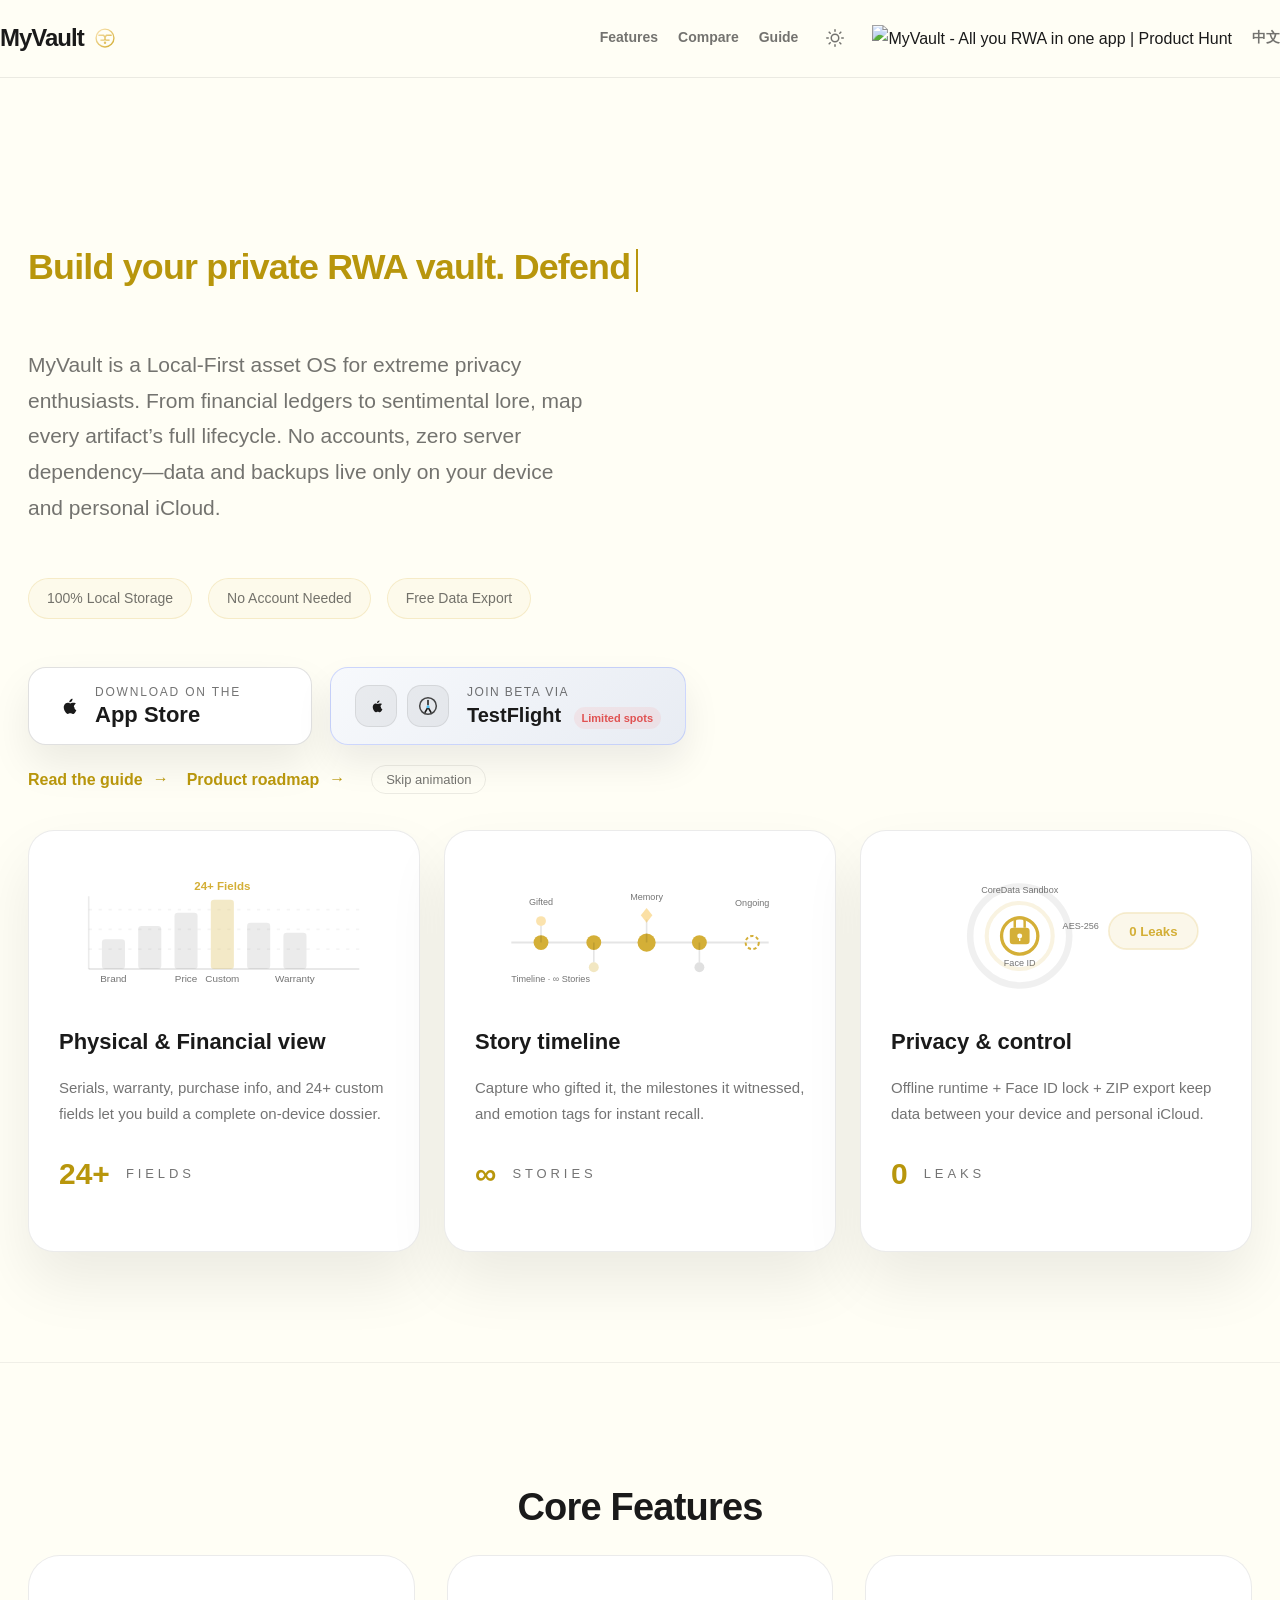
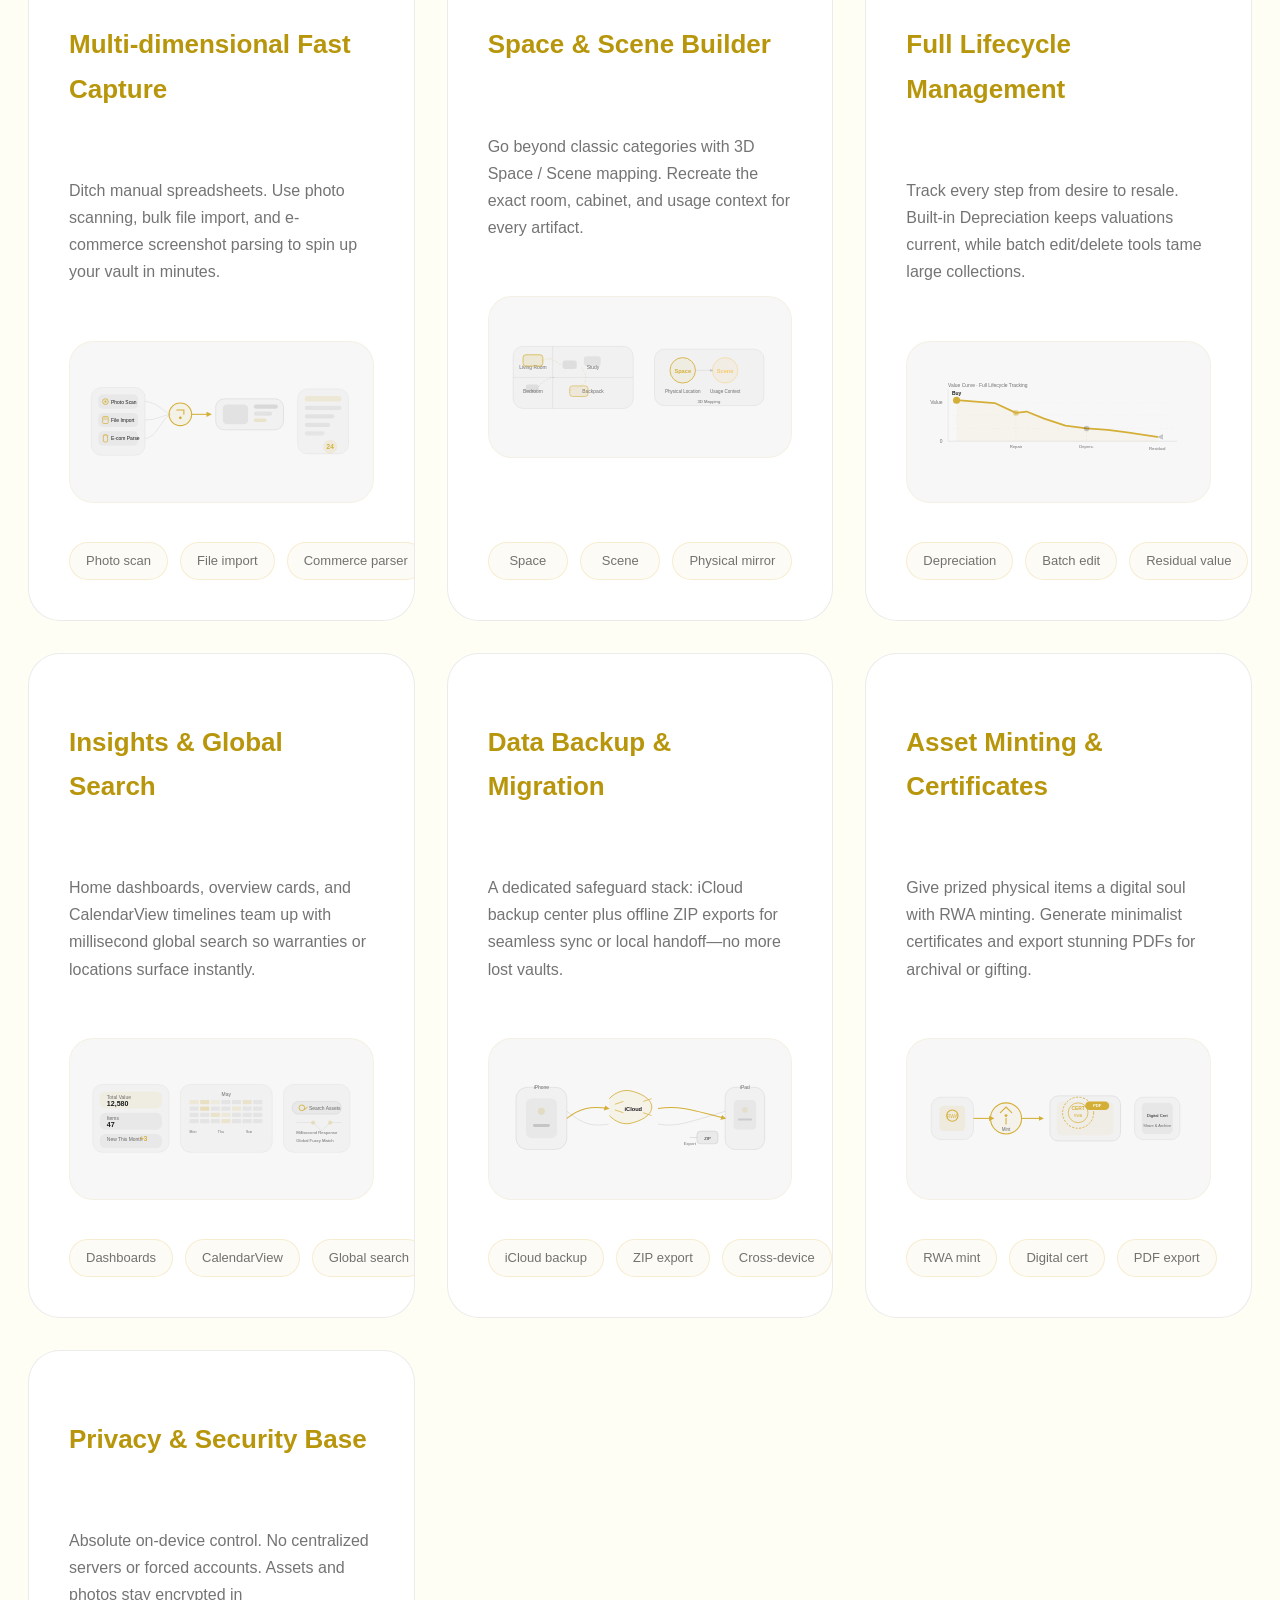
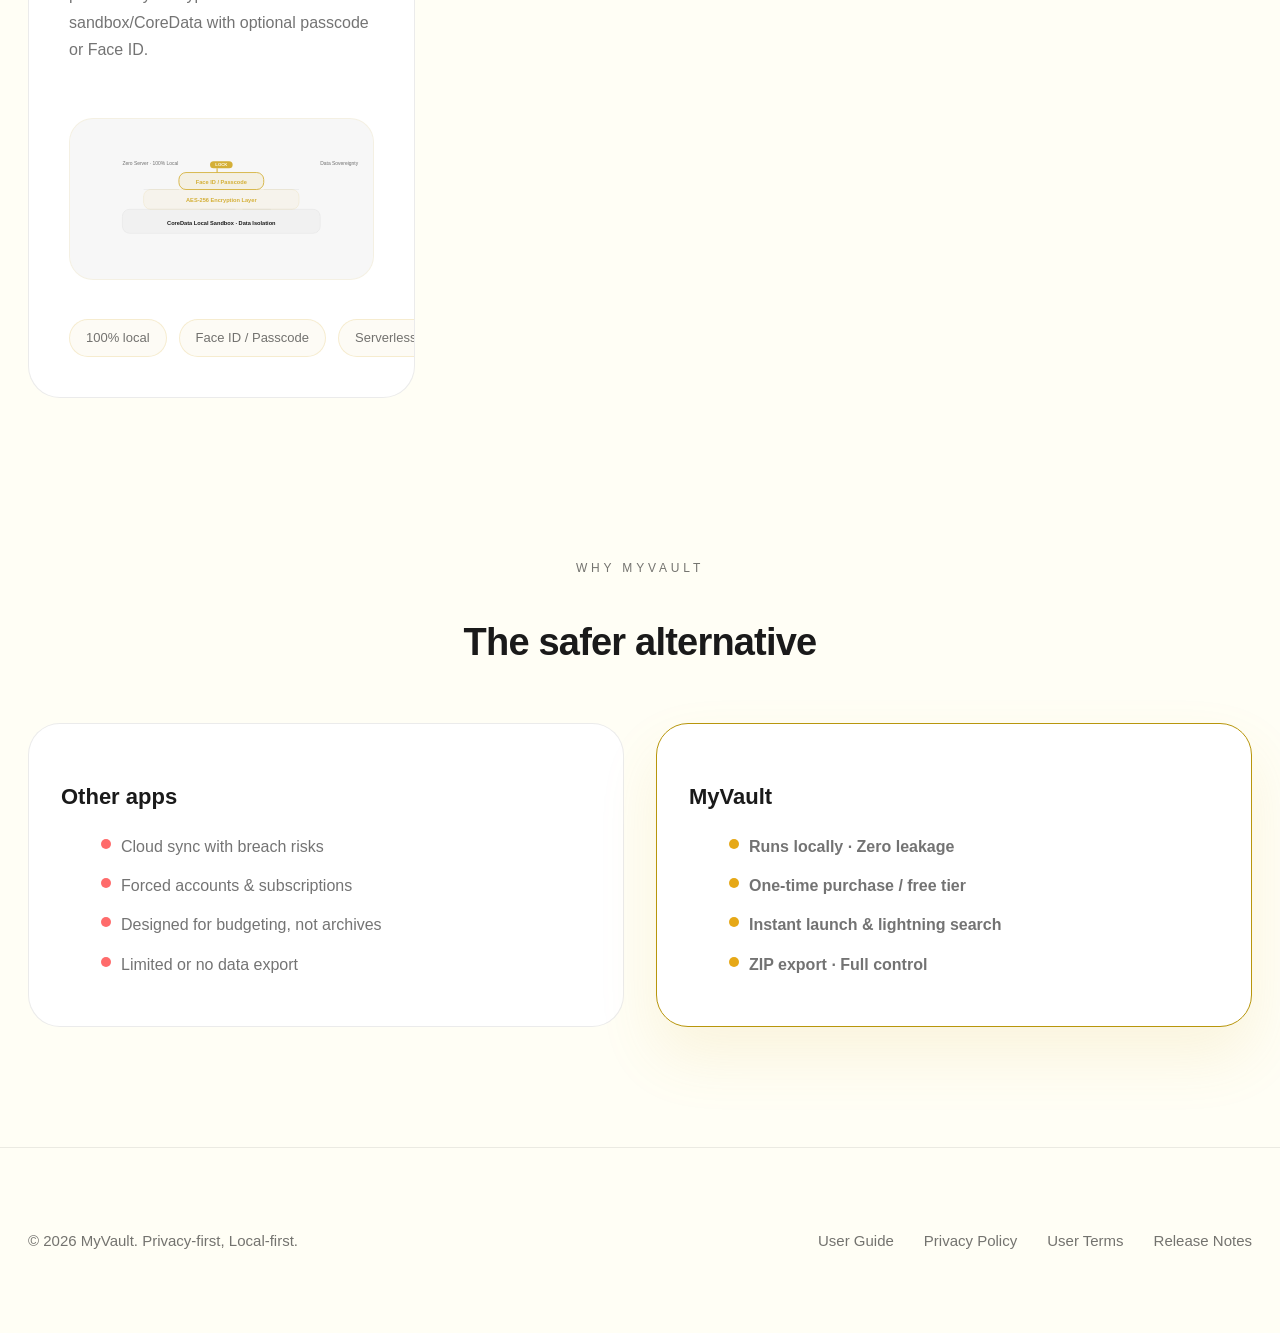
==== commit b6654b8e: "增大SVG图表尺寸：英雄区迷你图从90→140px，功能图表padding从30→10px，移除冗余留白" ====
--- a/en/index.html
+++ b/en/index.html
@@ -10,7 +10,7 @@
   <meta property="og:type" content="website" />
   <meta property="og:url" content="https://myvault.moodex.cc/en/" />
   <meta property="og:image" content="https://myvault.moodex.cc/assets/og-cover.svg" />
-  <link rel="stylesheet" href="../assets/style.css?v=2.0" />
+  <link rel="stylesheet" href="../assets/style.css?v=2.1" />
   <link rel="icon" href="../assets/favicon.svg" type="image/svg+xml" />
   <link rel="manifest" href="/manifest.json" />
   <meta name="theme-color" content="#d4af37" />
--- a/assets/style.css
+++ b/assets/style.css
@@ -125,7 +125,7 @@
 .insight-card .metric{display:flex;align-items:center;gap:16px;margin:22px 0}
 .insight-card .metric strong{font-size:30px;font-weight:800;color:var(--accent)}
 .insight-card .metric span{font-size:13px;letter-spacing:.3em;text-transform:uppercase;color:var(--muted)}
-.mini-chart{height:90px;margin-bottom:12px}
+.mini-chart{height:140px;margin-bottom:16px}
 .mini-chart svg{width:100%;height:100%}
 
 /* ---- Feature charts ---- */
@@ -134,7 +134,7 @@
 .feature-chart:hover{transform:translateY(-10px);box-shadow:var(--shadow)}
 .feature-chart h3{font-size:26px;color:var(--accent);font-weight:800}
 .feature-chart .feature-desc{font-size:16px;color:var(--muted);line-height:1.7}
-.chart-wrap{margin:15px 0;background:rgba(0,0,0,.03);border-radius:24px;padding:30px;border:1px solid rgba(212,175,55,.1);min-height:180px;display:flex;align-items:center;justify-content:center}
+.chart-wrap{margin:15px 0;background:rgba(0,0,0,.03);border-radius:24px;padding:10px;border:1px solid rgba(212,175,55,.1);min-height:140px;display:flex;align-items:center;justify-content:center}
 .chart-wrap svg{width:100%;height:auto;display:block;overflow:visible}
 .meta{display:flex;flex-wrap:nowrap;gap:12px;margin-top:auto;justify-content:space-between}
 .meta span{flex:1;text-align:center}
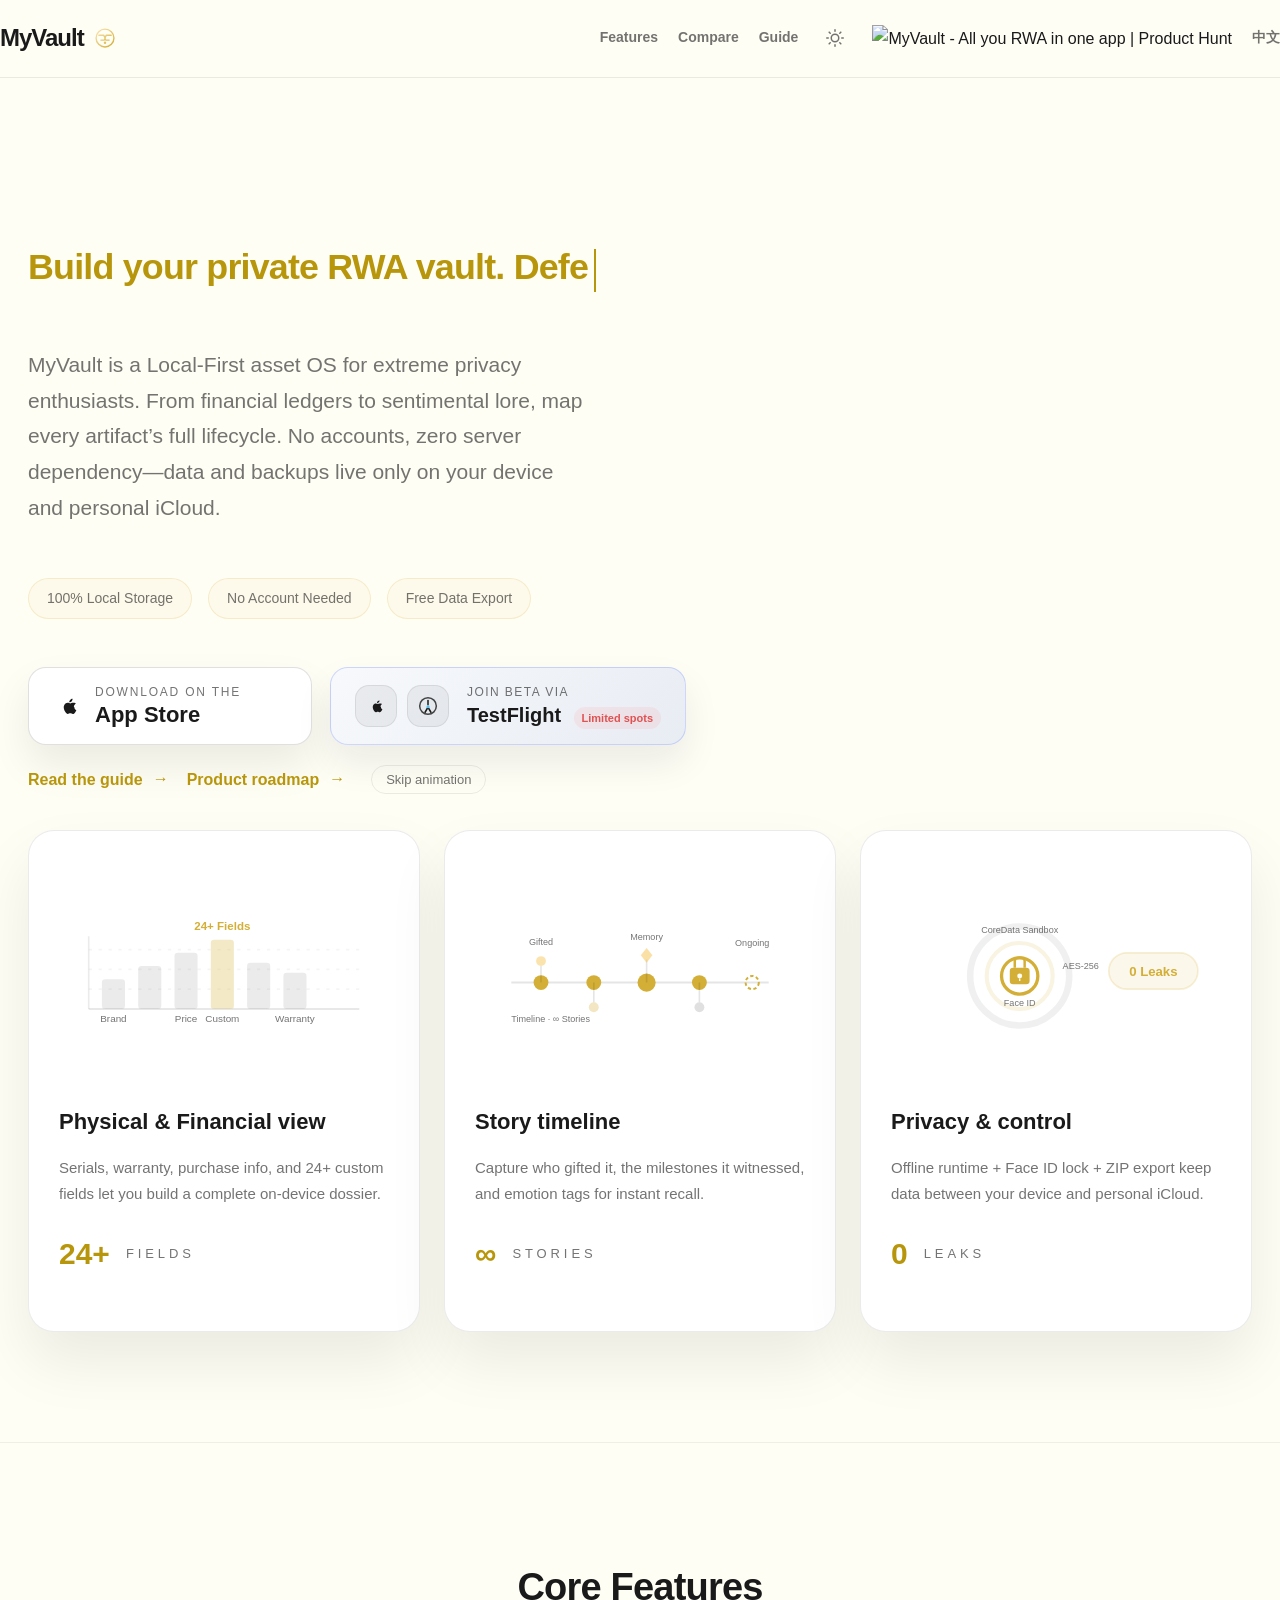
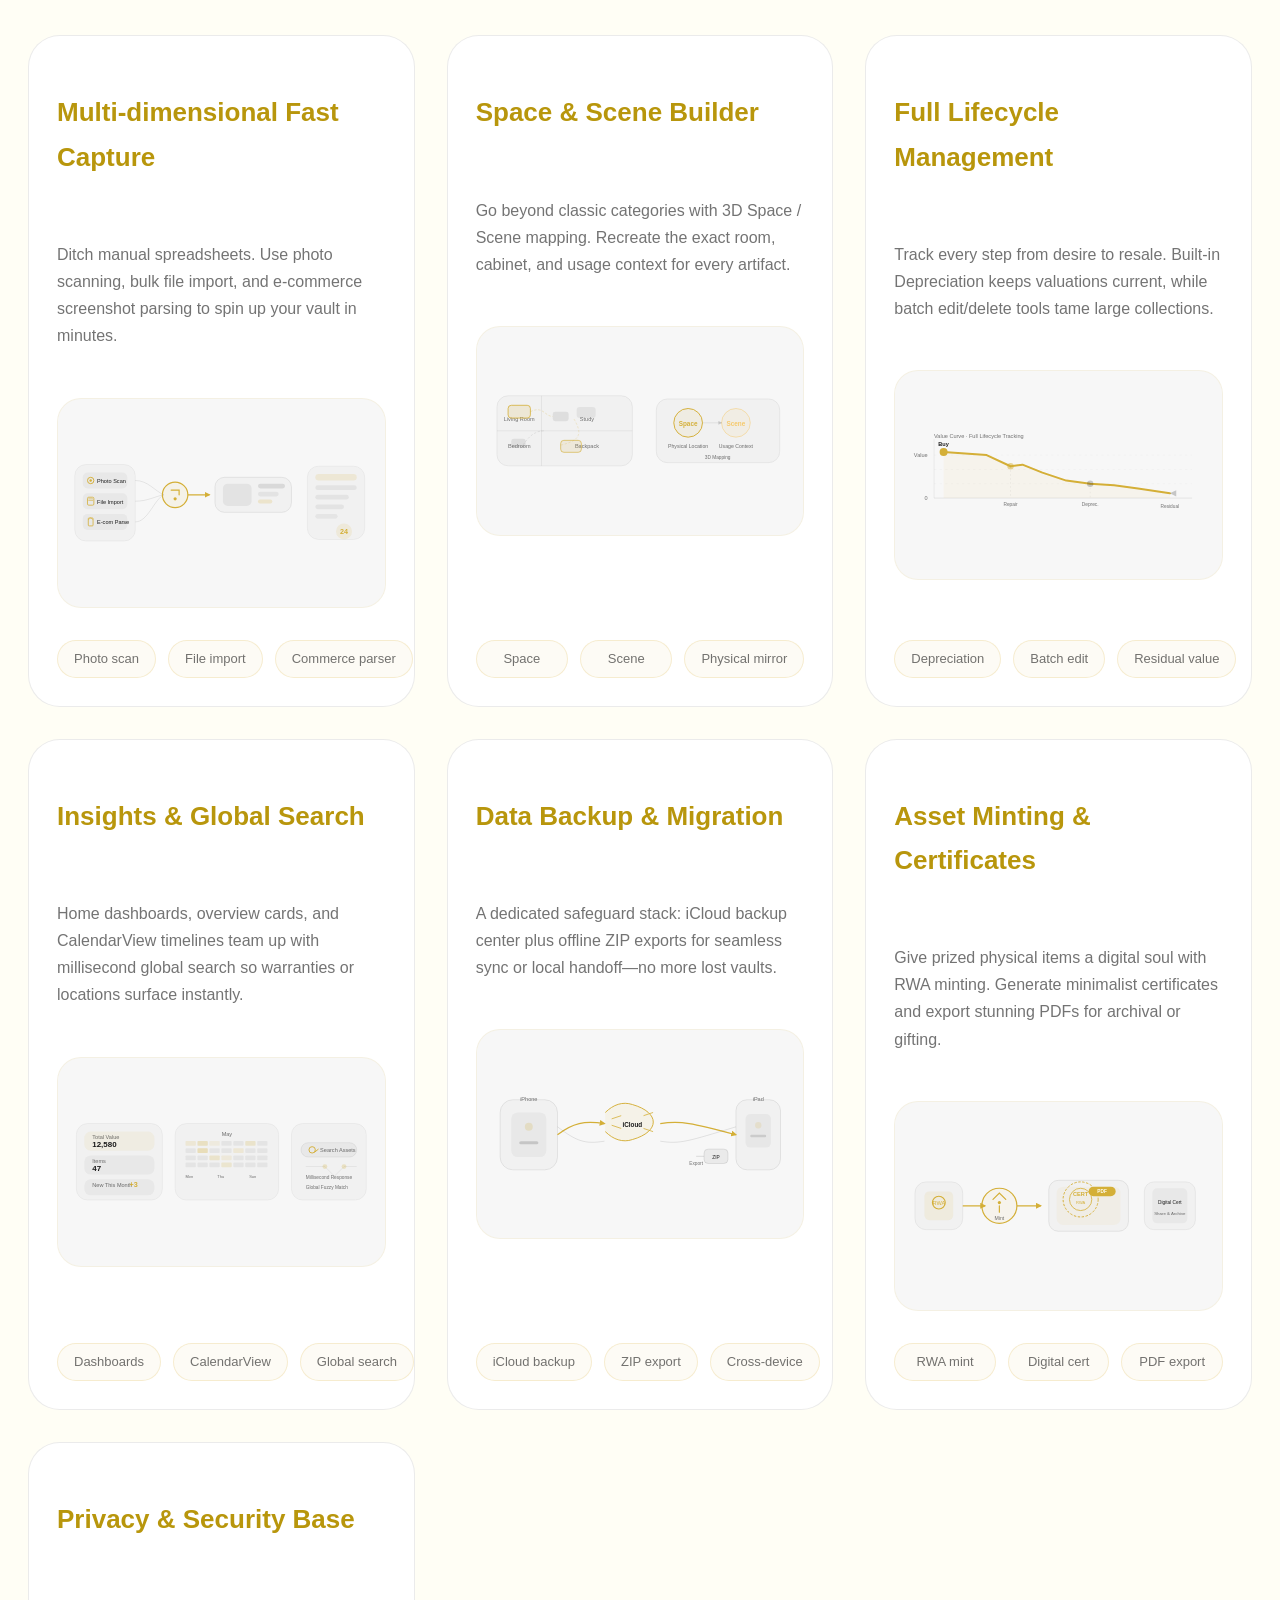
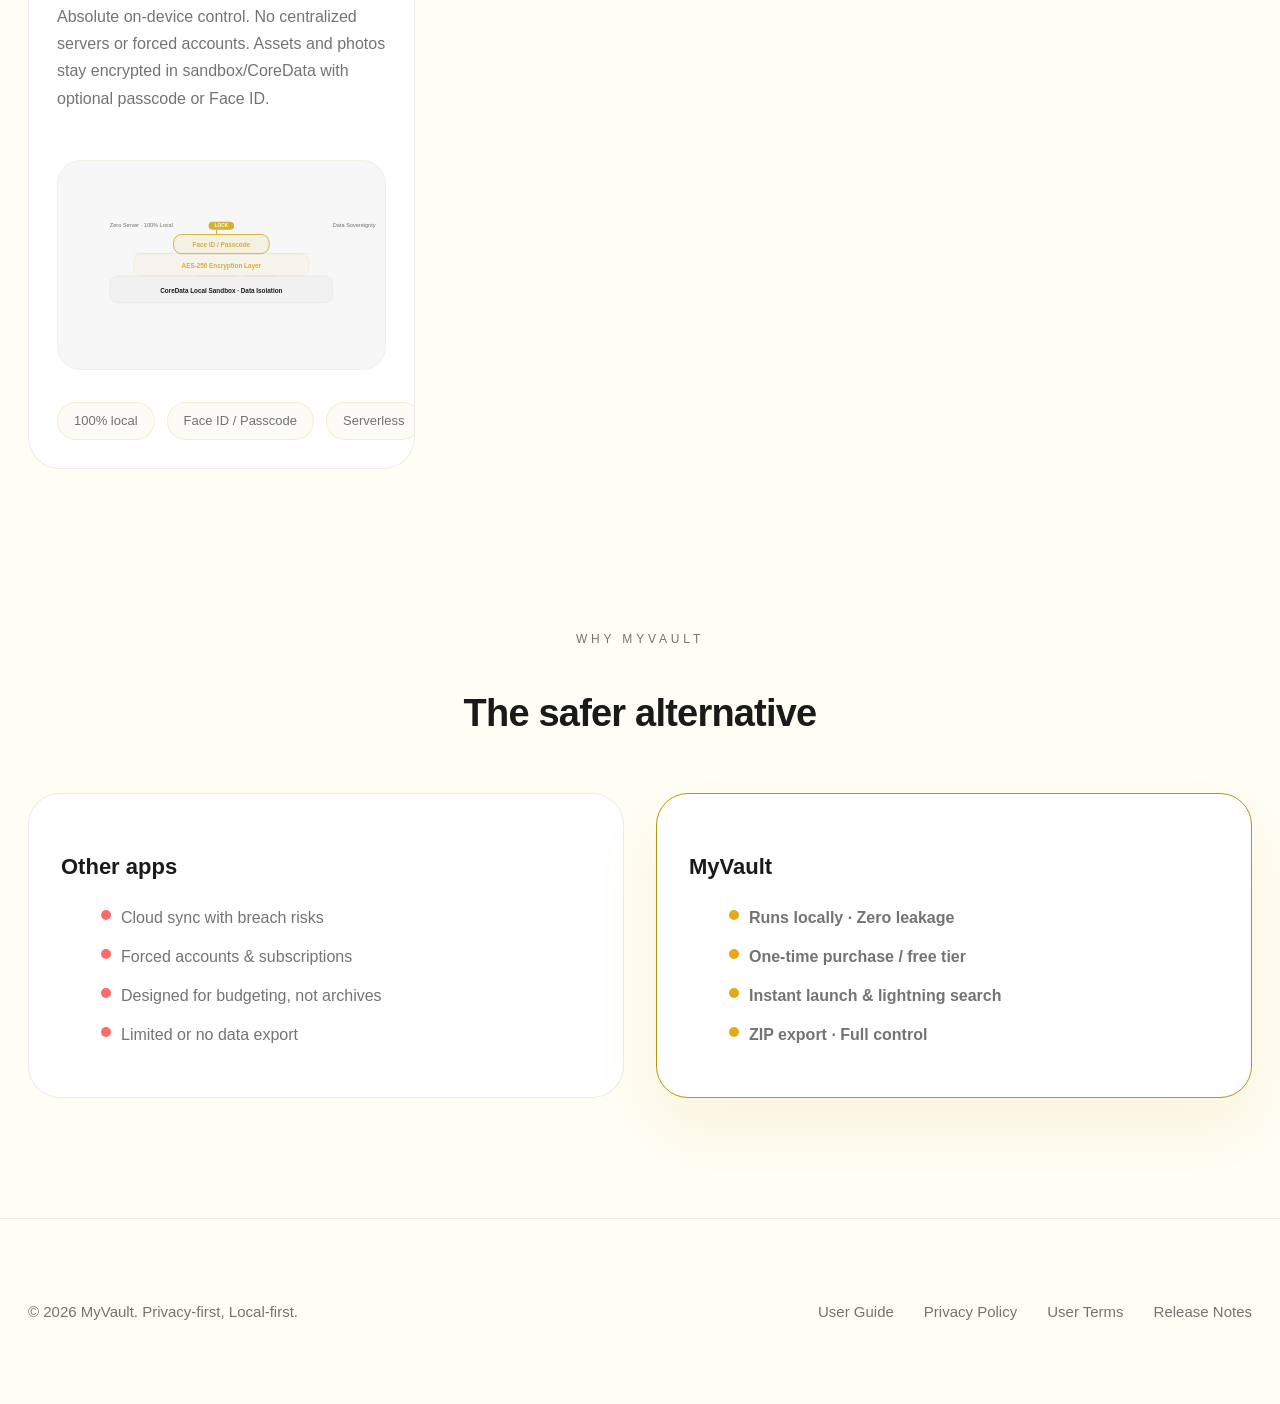
==== commit ae73f7b4: "再次放大SVG图表：迷你图220px，功能图200px+超薄4px留白，视觉冲击力翻倍" ====
--- a/en/index.html
+++ b/en/index.html
@@ -10,7 +10,7 @@
   <meta property="og:type" content="website" />
   <meta property="og:url" content="https://myvault.moodex.cc/en/" />
   <meta property="og:image" content="https://myvault.moodex.cc/assets/og-cover.svg" />
-  <link rel="stylesheet" href="../assets/style.css?v=2.1" />
+  <link rel="stylesheet" href="../assets/style.css?v=2.2" />
   <link rel="icon" href="../assets/favicon.svg" type="image/svg+xml" />
   <link rel="manifest" href="/manifest.json" />
   <meta name="theme-color" content="#d4af37" />
--- a/assets/style.css
+++ b/assets/style.css
@@ -125,16 +125,16 @@
 .insight-card .metric{display:flex;align-items:center;gap:16px;margin:22px 0}
 .insight-card .metric strong{font-size:30px;font-weight:800;color:var(--accent)}
 .insight-card .metric span{font-size:13px;letter-spacing:.3em;text-transform:uppercase;color:var(--muted)}
-.mini-chart{height:140px;margin-bottom:16px}
+.mini-chart{height:220px;margin-bottom:20px}
 .mini-chart svg{width:100%;height:100%}
 
 /* ---- Feature charts ---- */
 .feature-chart-grid{display:grid;grid-template-columns:repeat(auto-fit,minmax(320px,1fr));gap:32px}
-.feature-chart{display:flex;flex-direction:column;gap:24px;background:var(--card);border:1px solid var(--glass-border);padding:40px;border-radius:32px;transition:all .5s cubic-bezier(.16,1,.3,1);position:relative;overflow:hidden}
+.feature-chart{display:flex;flex-direction:column;gap:20px;background:var(--card);border:1px solid var(--glass-border);padding:28px;border-radius:32px;transition:all .5s cubic-bezier(.16,1,.3,1);position:relative;overflow:hidden}
 .feature-chart:hover{transform:translateY(-10px);box-shadow:var(--shadow)}
 .feature-chart h3{font-size:26px;color:var(--accent);font-weight:800}
 .feature-chart .feature-desc{font-size:16px;color:var(--muted);line-height:1.7}
-.chart-wrap{margin:15px 0;background:rgba(0,0,0,.03);border-radius:24px;padding:10px;border:1px solid rgba(212,175,55,.1);min-height:140px;display:flex;align-items:center;justify-content:center}
+.chart-wrap{margin:12px 0;background:rgba(0,0,0,.03);border-radius:24px;padding:4px;border:1px solid rgba(212,175,55,.1);min-height:200px;display:flex;align-items:center;justify-content:center}
 .chart-wrap svg{width:100%;height:auto;display:block;overflow:visible}
 .meta{display:flex;flex-wrap:nowrap;gap:12px;margin-top:auto;justify-content:space-between}
 .meta span{flex:1;text-align:center}
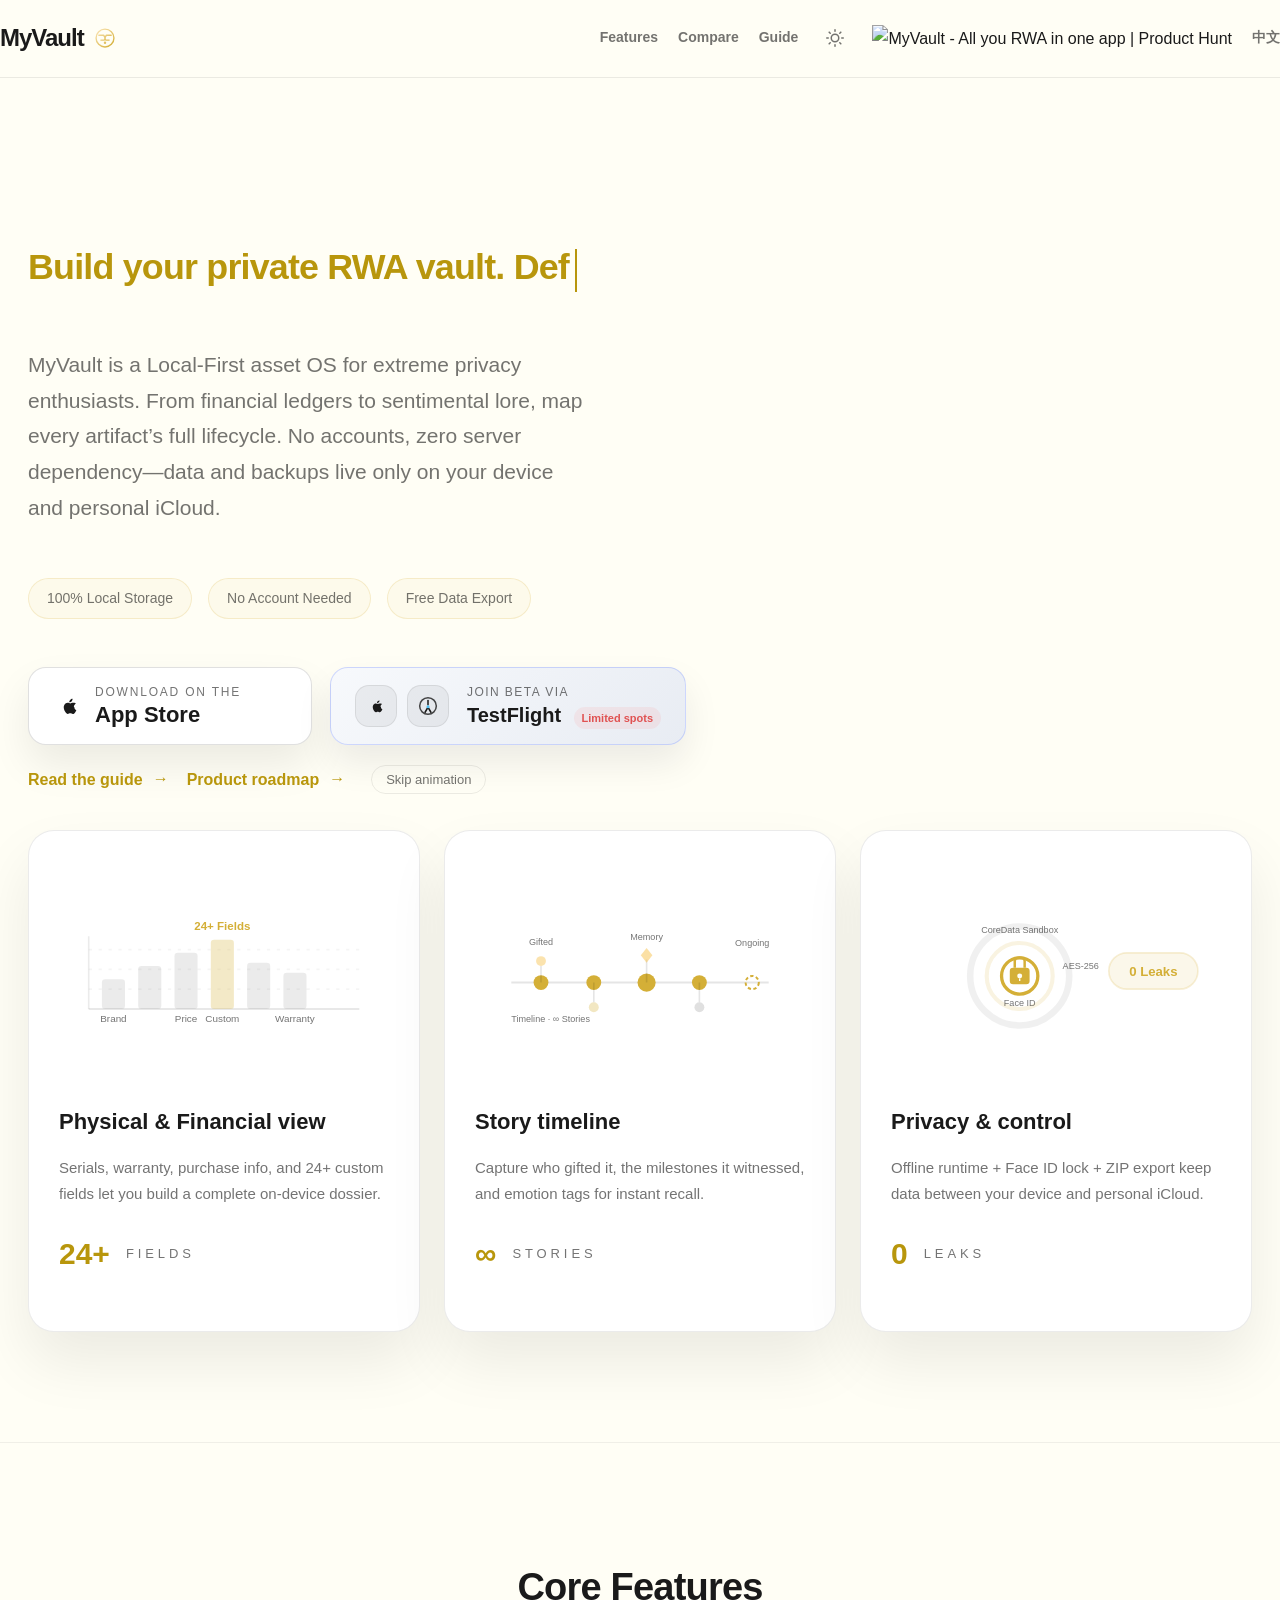
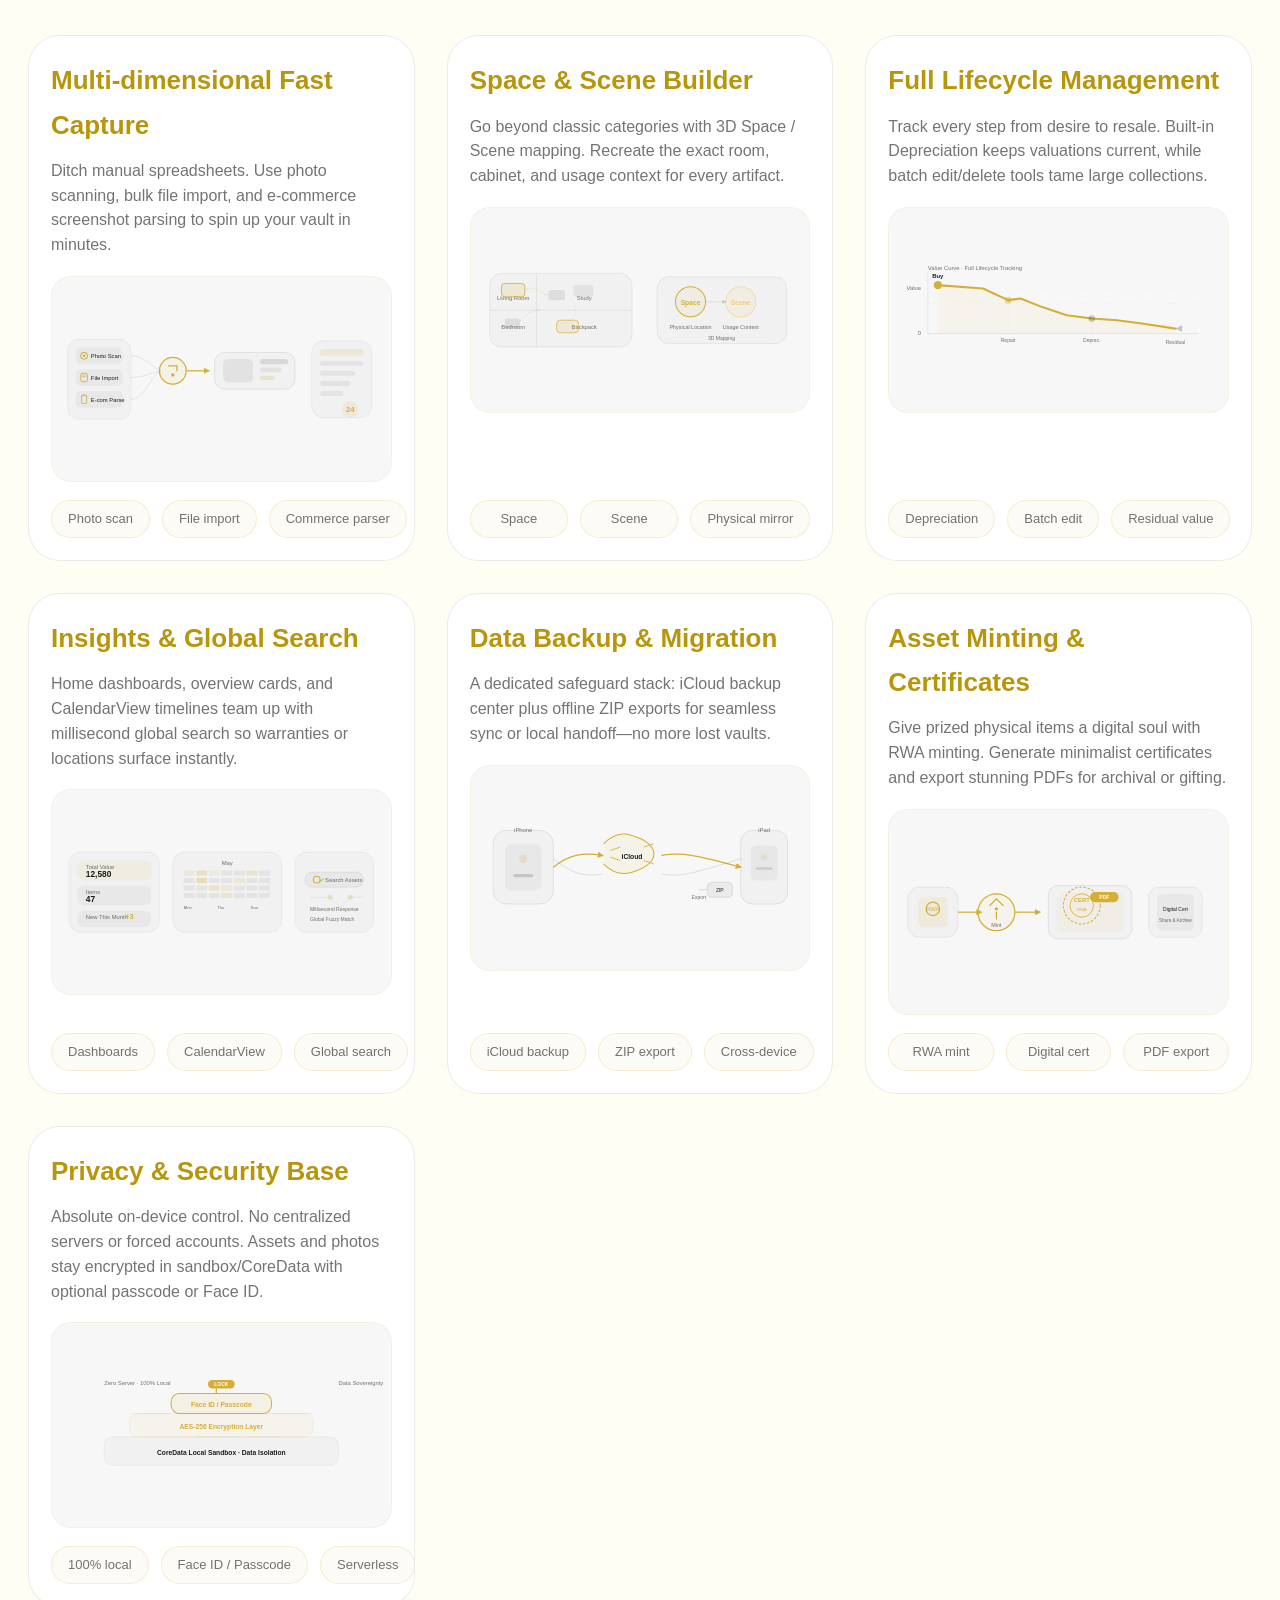
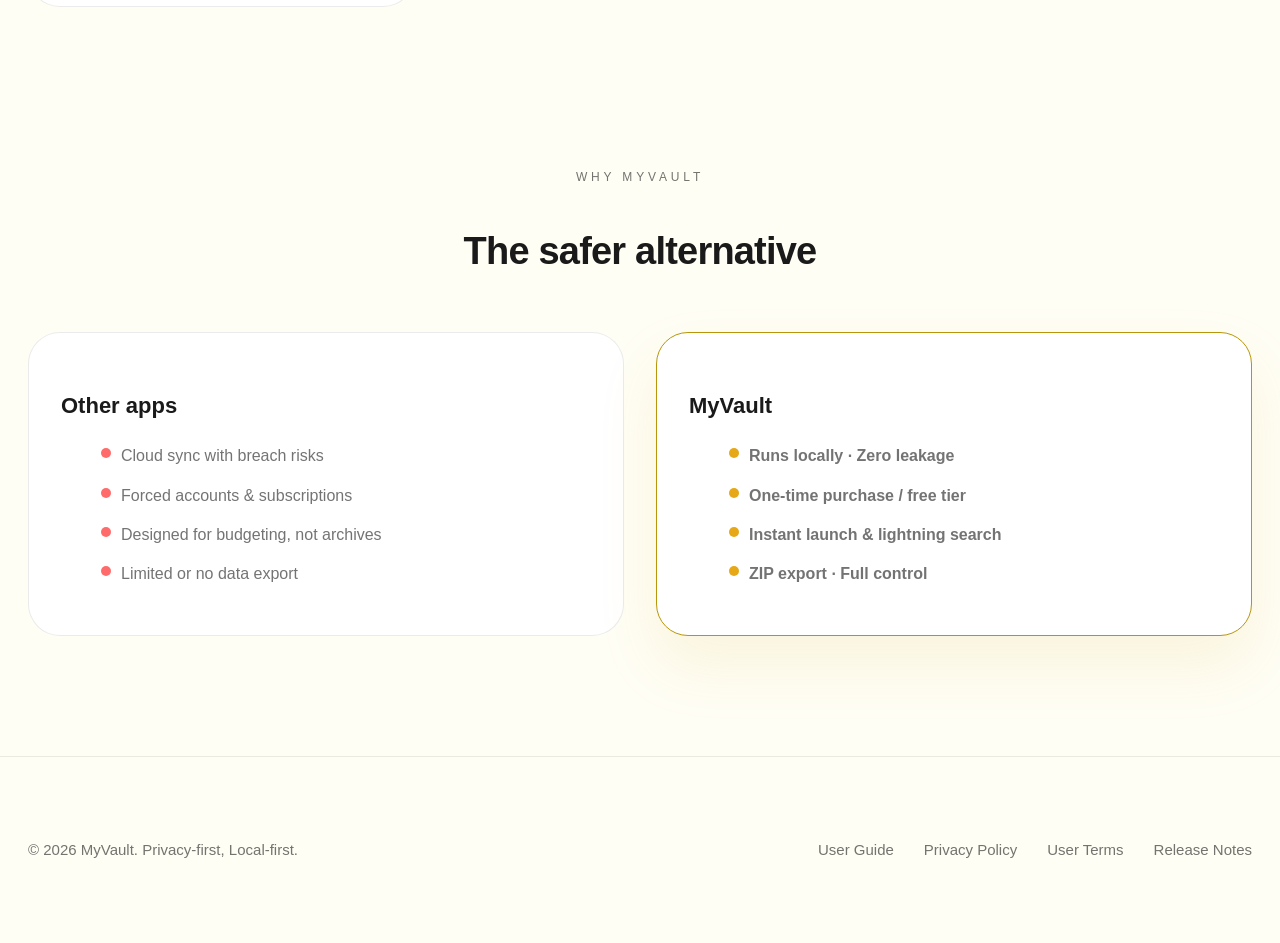
==== commit 1515fe79: "极致收紧留白：功能卡片padding 22px、gap 12px，图表容器2px留白+消除浏览器默认边距" ====
--- a/en/index.html
+++ b/en/index.html
@@ -10,7 +10,7 @@
   <meta property="og:type" content="website" />
   <meta property="og:url" content="https://myvault.moodex.cc/en/" />
   <meta property="og:image" content="https://myvault.moodex.cc/assets/og-cover.svg" />
-  <link rel="stylesheet" href="../assets/style.css?v=2.2" />
+  <link rel="stylesheet" href="../assets/style.css?v=2.3" />
   <link rel="icon" href="../assets/favicon.svg" type="image/svg+xml" />
   <link rel="manifest" href="/manifest.json" />
   <meta name="theme-color" content="#d4af37" />
--- a/assets/style.css
+++ b/assets/style.css
@@ -130,11 +130,11 @@
 
 /* ---- Feature charts ---- */
 .feature-chart-grid{display:grid;grid-template-columns:repeat(auto-fit,minmax(320px,1fr));gap:32px}
-.feature-chart{display:flex;flex-direction:column;gap:20px;background:var(--card);border:1px solid var(--glass-border);padding:28px;border-radius:32px;transition:all .5s cubic-bezier(.16,1,.3,1);position:relative;overflow:hidden}
+.feature-chart{display:flex;flex-direction:column;gap:12px;background:var(--card);border:1px solid var(--glass-border);padding:22px;border-radius:32px;transition:all .5s cubic-bezier(.16,1,.3,1);position:relative;overflow:hidden}
 .feature-chart:hover{transform:translateY(-10px);box-shadow:var(--shadow)}
-.feature-chart h3{font-size:26px;color:var(--accent);font-weight:800}
-.feature-chart .feature-desc{font-size:16px;color:var(--muted);line-height:1.7}
-.chart-wrap{margin:12px 0;background:rgba(0,0,0,.03);border-radius:24px;padding:4px;border:1px solid rgba(212,175,55,.1);min-height:200px;display:flex;align-items:center;justify-content:center}
+.feature-chart h3{font-size:26px;color:var(--accent);font-weight:800;margin:0}
+.feature-chart .feature-desc{font-size:16px;color:var(--muted);line-height:1.55;margin:0}
+.chart-wrap{margin:6px 0;background:rgba(0,0,0,.03);border-radius:20px;padding:2px;border:1px solid rgba(212,175,55,.1);min-height:200px;display:flex;align-items:center;justify-content:center}
 .chart-wrap svg{width:100%;height:auto;display:block;overflow:visible}
 .meta{display:flex;flex-wrap:nowrap;gap:12px;margin-top:auto;justify-content:space-between}
 .meta span{flex:1;text-align:center}
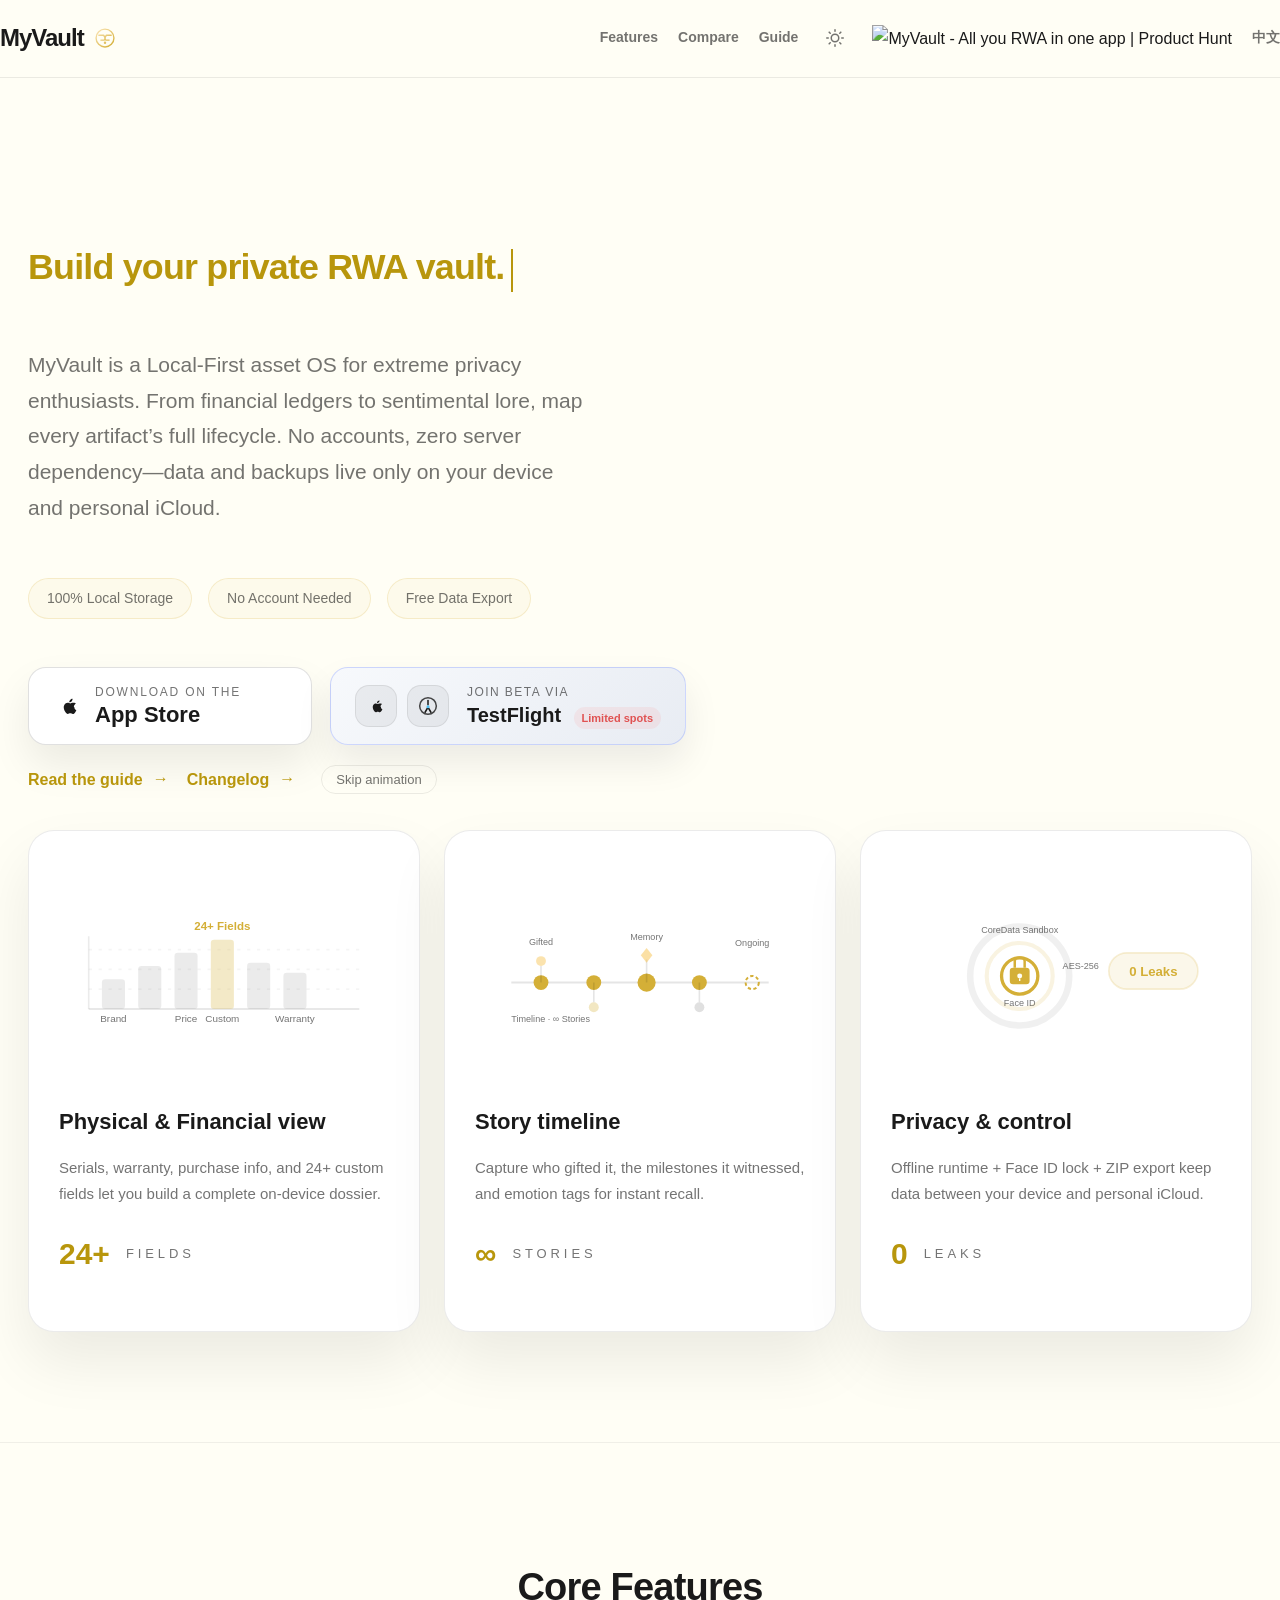
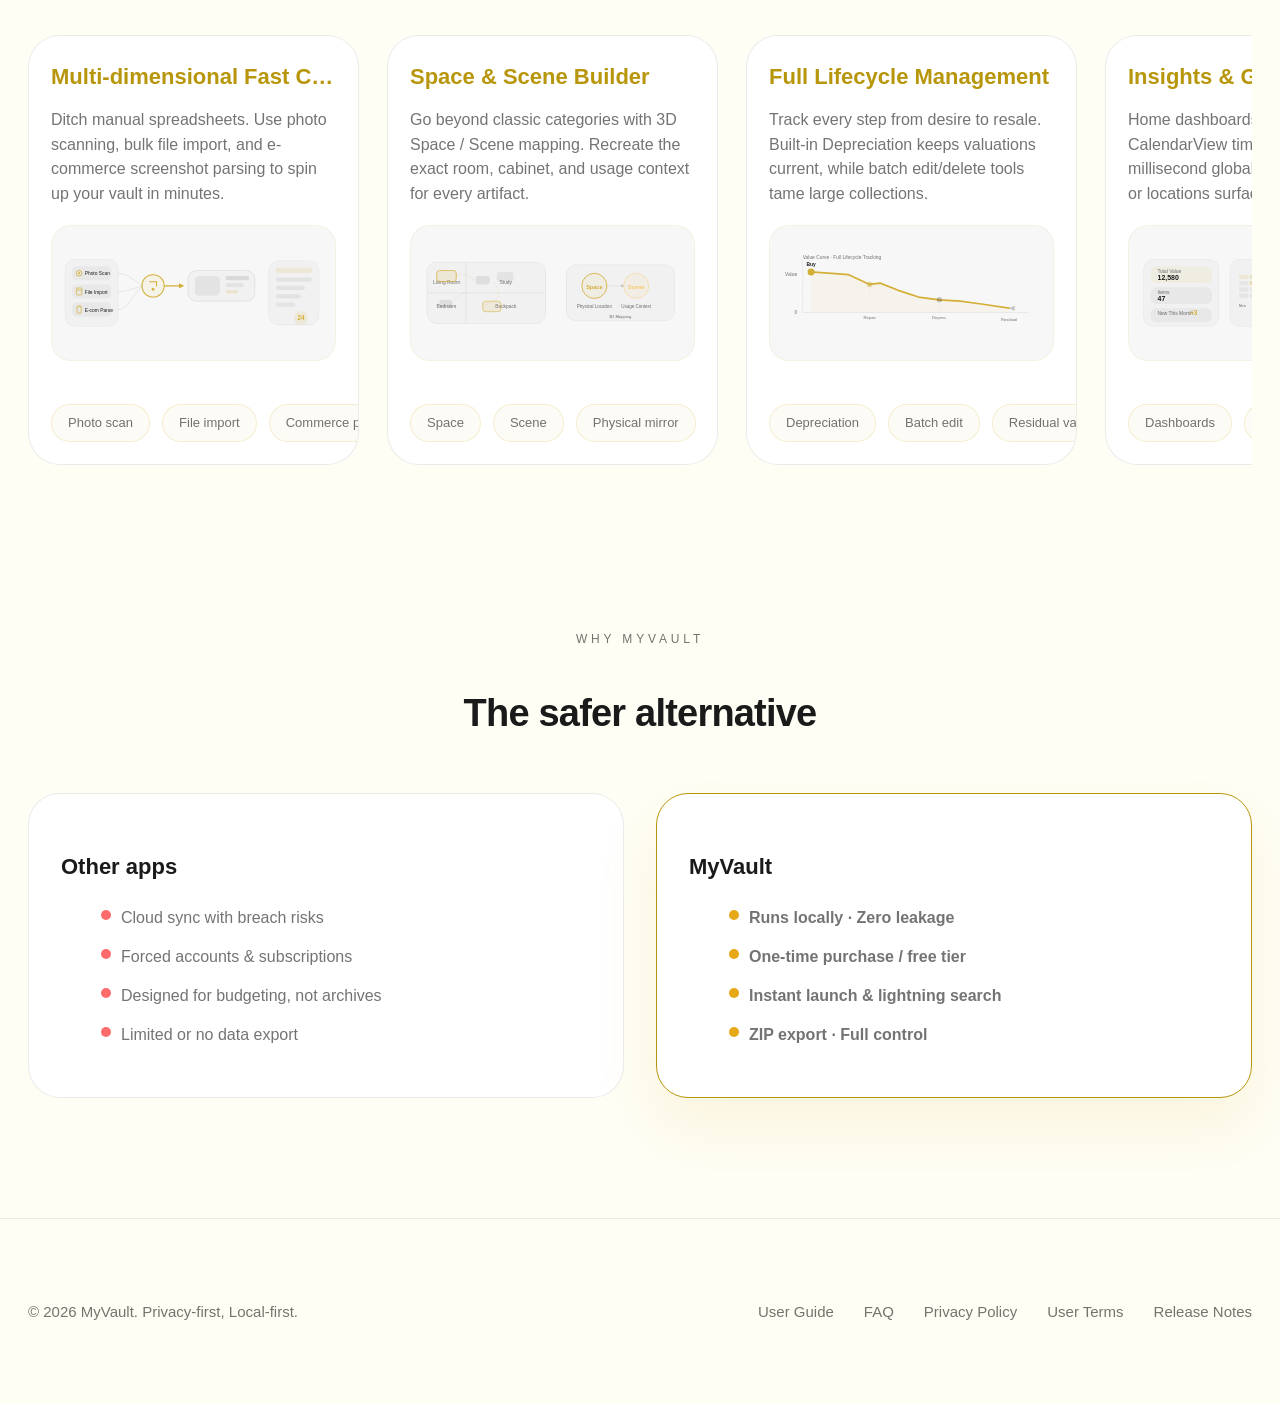
==== commit ea65e0ac: "网站 P0-P2 优化：安全头迁移、OG 分享图、FAQ 页面、图标体系 - 删除 netlify.toml（GH Pages 托管），CSP/Referrer-Policy 改为 meta 注入全站" ====
--- a/en/index.html
+++ b/en/index.html
@@ -2,6 +2,8 @@
 <html lang="en">
 <head>
   <meta charset="utf-8" />
+  <meta http-equiv="Content-Security-Policy" content="default-src 'self'; script-src 'self' 'unsafe-inline' https://api.producthunt.com https://www.producthunt.com; style-src 'self' 'unsafe-inline'; img-src 'self' data: https://ph-files.imgix.net https://api.producthunt.com; font-src 'self'; connect-src 'self'; frame-src https://www.producthunt.com" />
+  <meta name="referrer" content="strict-origin-when-cross-origin" />
   <meta name="viewport" content="width=device-width,initial-scale=1" />
   <title>MyVault — Manage Real Assets & Preserve Their Stories</title>
   <meta name="description" content="MyVault is a privacy-first, local-first iOS app for cataloguing real-world assets, finances, and the memories behind them." />
@@ -9,9 +11,14 @@
   <meta property="og:description" content="Privacy-first, local-first asset notebook. Capture physical specs, financial attributes, and emotional memories. Data never leaves your device." />
   <meta property="og:type" content="website" />
   <meta property="og:url" content="https://myvault.moodex.cc/en/" />
-  <meta property="og:image" content="https://myvault.moodex.cc/assets/og-cover.svg" />
+  <meta property="og:image" content="https://myvault.moodex.cc/assets/og-cover.png" />
+  <meta property="og:image:width" content="1200" />
+  <meta property="og:image:height" content="630" />
+  <meta name="twitter:card" content="summary_large_image" />
+  <meta name="twitter:image" content="https://myvault.moodex.cc/assets/og-cover.png" />
   <link rel="stylesheet" href="../assets/style.css?v=2.3" />
   <link rel="icon" href="../assets/favicon.svg" type="image/svg+xml" />
+  <link rel="apple-touch-icon" href="/assets/apple-touch-icon.png" />
   <link rel="manifest" href="/manifest.json" />
   <meta name="theme-color" content="#d4af37" />
   <link rel="canonical" href="https://myvault.moodex.cc/en/" />
@@ -31,11 +38,6 @@
       "@type": "Offer",
       "price": "0",
       "priceCurrency": "USD"
-    },
-    "aggregateRating": {
-      "@type": "AggregateRating",
-      "ratingValue": "4.8",
-      "ratingCount": "128"
     }
   }
   </script>
@@ -120,7 +122,7 @@
             </div>
             <div class="cta-row">
               <a class="ghost-link" href="guide.html">Read the guide</a>
-              <a class="ghost-link" href="https://linear.app/myvault" target="_blank" rel="noopener">Product roadmap</a>
+              <a class="ghost-link" href="changelog.html">Changelog</a>
               <button class="skip-typing" aria-label="Skip typing animation" onclick="skipTyping()">Skip animation</button>
             </div>
           </div>
@@ -513,6 +515,7 @@
       <p class="footer-copy">© <span id="y"></span> MyVault. Privacy-first, Local-first.</p>
       <div class="footer-links">
         <a href="guide.html">User Guide</a>
+        <a href="faq.html">FAQ</a>
         <a href="privacy.html">Privacy Policy</a>
         <a href="terms.html">User Terms</a>
         <a href="changelog.html">Release Notes</a>
@@ -537,6 +540,7 @@
       typingIntervals = [];
     }
 
+    const prefersReducedMotion = window.matchMedia('(prefers-reduced-motion: reduce)').matches;
     document.querySelectorAll('.typing').forEach(target => {
       const fullText = target.textContent.trim();
       target.setAttribute('data-full-text', fullText);
@@ -544,6 +548,12 @@
       const delay = Math.max(1600, fullText.length * speed * 0.6);
       const container = target.closest('.h-title');
       if (!container) return;
+      if (prefersReducedMotion) {
+        container.classList.add('typing-complete');
+        const caret = container.querySelector('.typing-caret');
+        if (caret) caret.style.display = 'none';
+        return;
+      }
 
       const runTyping = () => {
         container.classList.remove('typing-complete');
--- a/assets/style.css
+++ b/assets/style.css
@@ -129,12 +129,17 @@
 .mini-chart svg{width:100%;height:100%}
 
 /* ---- Feature charts ---- */
-.feature-chart-grid{display:grid;grid-template-columns:repeat(auto-fit,minmax(320px,1fr));gap:32px}
-.feature-chart{display:flex;flex-direction:column;gap:12px;background:var(--card);border:1px solid var(--glass-border);padding:22px;border-radius:32px;transition:all .5s cubic-bezier(.16,1,.3,1);position:relative;overflow:hidden}
+.feature-chart-grid{display:flex;overflow-x:auto;gap:28px;scroll-snap-type:x mandatory;-webkit-overflow-scrolling:touch;scrollbar-width:none;padding-bottom:4px}
+.feature-chart-grid::-webkit-scrollbar{display:none}
+@media(max-width:900px){.feature-chart-grid{gap:24px}}
+@media(max-width:560px){.feature-chart-grid{gap:16px}}
+.feature-chart{flex:0 0 calc(25% - 21px);min-width:280px;scroll-snap-align:start;display:flex;flex-direction:column;gap:12px;background:var(--card);border:1px solid var(--glass-border);padding:22px;border-radius:32px;transition:all .5s cubic-bezier(.16,1,.3,1);position:relative;overflow:hidden}
+@media(max-width:900px){.feature-chart{flex:0 0 calc(50% - 12px);min-width:260px}}
+@media(max-width:560px){.feature-chart{flex:0 0 82%;min-width:260px}}
 .feature-chart:hover{transform:translateY(-10px);box-shadow:var(--shadow)}
-.feature-chart h3{font-size:26px;color:var(--accent);font-weight:800;margin:0}
+.feature-chart h3{font-size:22px;color:var(--accent);font-weight:800;margin:0;white-space:nowrap;overflow:hidden;text-overflow:ellipsis}
 .feature-chart .feature-desc{font-size:16px;color:var(--muted);line-height:1.55;margin:0}
-.chart-wrap{margin:6px 0;background:rgba(0,0,0,.03);border-radius:20px;padding:2px;border:1px solid rgba(212,175,55,.1);min-height:200px;display:flex;align-items:center;justify-content:center}
+.chart-wrap{margin:6px 0;background:rgba(0,0,0,.03);border-radius:20px;padding:2px;border:1px solid rgba(212,175,55,.1);min-height:130px;display:flex;align-items:center;justify-content:center}
 .chart-wrap svg{width:100%;height:auto;display:block;overflow:visible}
 .meta{display:flex;flex-wrap:nowrap;gap:12px;margin-top:auto;justify-content:space-between}
 .meta span{flex:1;text-align:center}
@@ -169,27 +174,36 @@
 .compare-card ul li:before{content:"";width:10px;height:10px;margin-top:6px;border-radius:50%;background:var(--accent-secondary)}
 .compare-card.other ul li:before{background:#ff6b6b}
 
-/* ---- Pricing table ---- */
-.pricing-table-wrap{overflow-x:auto;margin-top:48px;border-radius:var(--radius-xl);border:1px solid var(--glass-border);background:var(--card)}
-.pricing-table{width:100%;border-collapse:collapse;font-size:15px}
-.pricing-table th,.pricing-table td{padding:18px 20px;text-align:left;border-bottom:1px solid var(--glass-border);vertical-align:middle}
-.pricing-table tr:last-child td{border-bottom:none}
-.pricing-table thead th{background:rgba(212,175,55,.06);font-weight:700;font-size:14px;color:var(--accent);letter-spacing:.05em}
-.pricing-table .th-feature{width:15%}
-.pricing-table .th-desc{width:45%}
-.pricing-table .th-free{width:20%;text-align:center}
-.pricing-table .th-pro{width:20%;text-align:center}
-.pricing-table .td-feature strong{color:var(--text)}
-.pricing-table .td-desc{color:var(--muted)}
-.pricing-table .td-check{text-align:center;color:var(--accent);font-weight:600}
-.pricing-table .td-cross{text-align:center;color:rgba(255,107,107,.8)}
-.pricing-table tbody tr:hover{background:rgba(212,175,55,.03)}
+/* ---- Feature scroll cards ---- */
+
+.feat-scroll{position:relative;margin-top:48px;padding:0 24px}
+.feat-scroll-track{display:flex;gap:16px;overflow-x:auto;scroll-behavior:smooth;scrollbar-width:none;-ms-overflow-style:none;padding:4px 0}
+.feat-scroll-track::-webkit-scrollbar{display:none}
+
+.feat-card{flex:0 0 220px;background:var(--bg-alt);border:0.5px solid var(--glass-border);border-radius:var(--radius-xl);padding:22px 18px 18px;display:flex;flex-direction:column;gap:10px}
+.feat-card.feat-free{border-left:3px solid #1D9E75}
+.feat-card.feat-pro{border-left:3px solid var(--accent-strong)}
+
+.feat-card-index{font-size:11px;font-weight:600;color:var(--muted);letter-spacing:.05em}
+.feat-card-name{font-size:16px;font-weight:700;color:var(--text);margin:0}
+.feat-card-desc{font-size:13px;line-height:1.6;color:var(--muted);flex:1;margin:0}
+.feat-card-badge{display:inline-flex;align-items:center;font-size:12px;font-weight:600;padding:4px 10px;border-radius:6px;width:fit-content}
+.feat-card-badge.both{background:rgba(29,158,117,.1);color:#1D9E75}
+.feat-card-badge.pro{background:rgba(212,175,55,.1);color:var(--accent)}
+
+.feat-scroll-btn{position:absolute;top:50%;transform:translateY(-50%);width:40px;height:40px;border:0.5px solid var(--glass-border);border-radius:50%;background:var(--bg-alt);color:var(--muted);display:flex;align-items:center;justify-content:center;cursor:pointer;z-index:1;transition:opacity .2s,background .2s}
+.feat-scroll-btn:hover{background:rgba(212,175,55,.06);color:var(--accent)}
+.feat-scroll-left{left:-4px}.feat-scroll-right{right:-4px}
+
+.feat-scroll-legend{display:flex;gap:24px;margin-top:20px;font-size:13px;color:var(--muted)}
+.feat-scroll-legend span{display:flex;align-items:center;gap:8px}
+.legend-dot{width:10px;height:10px;border-radius:50%;flex-shrink:0}
+.legend-dot-free{background:#1D9E75}.legend-dot-pro{background:var(--accent-strong)}
+
 @media(max-width:768px){
-  .pricing-table{font-size:13px}
-  .pricing-table th,.pricing-table td{padding:14px 12px}
-  .pricing-table .th-feature,.pricing-table .td-feature{width:30%}
-  .pricing-table .th-desc,.pricing-table .td-desc{display:none}
-  .pricing-table .th-free,.pricing-table .th-pro{width:35%}
+  .feat-scroll{padding:0 8px}
+  .feat-card{flex:0 0 200px;padding:16px 14px 14px}
+  .feat-card-name{font-size:15px}
 }
 
 /* ---- Buttons ---- */
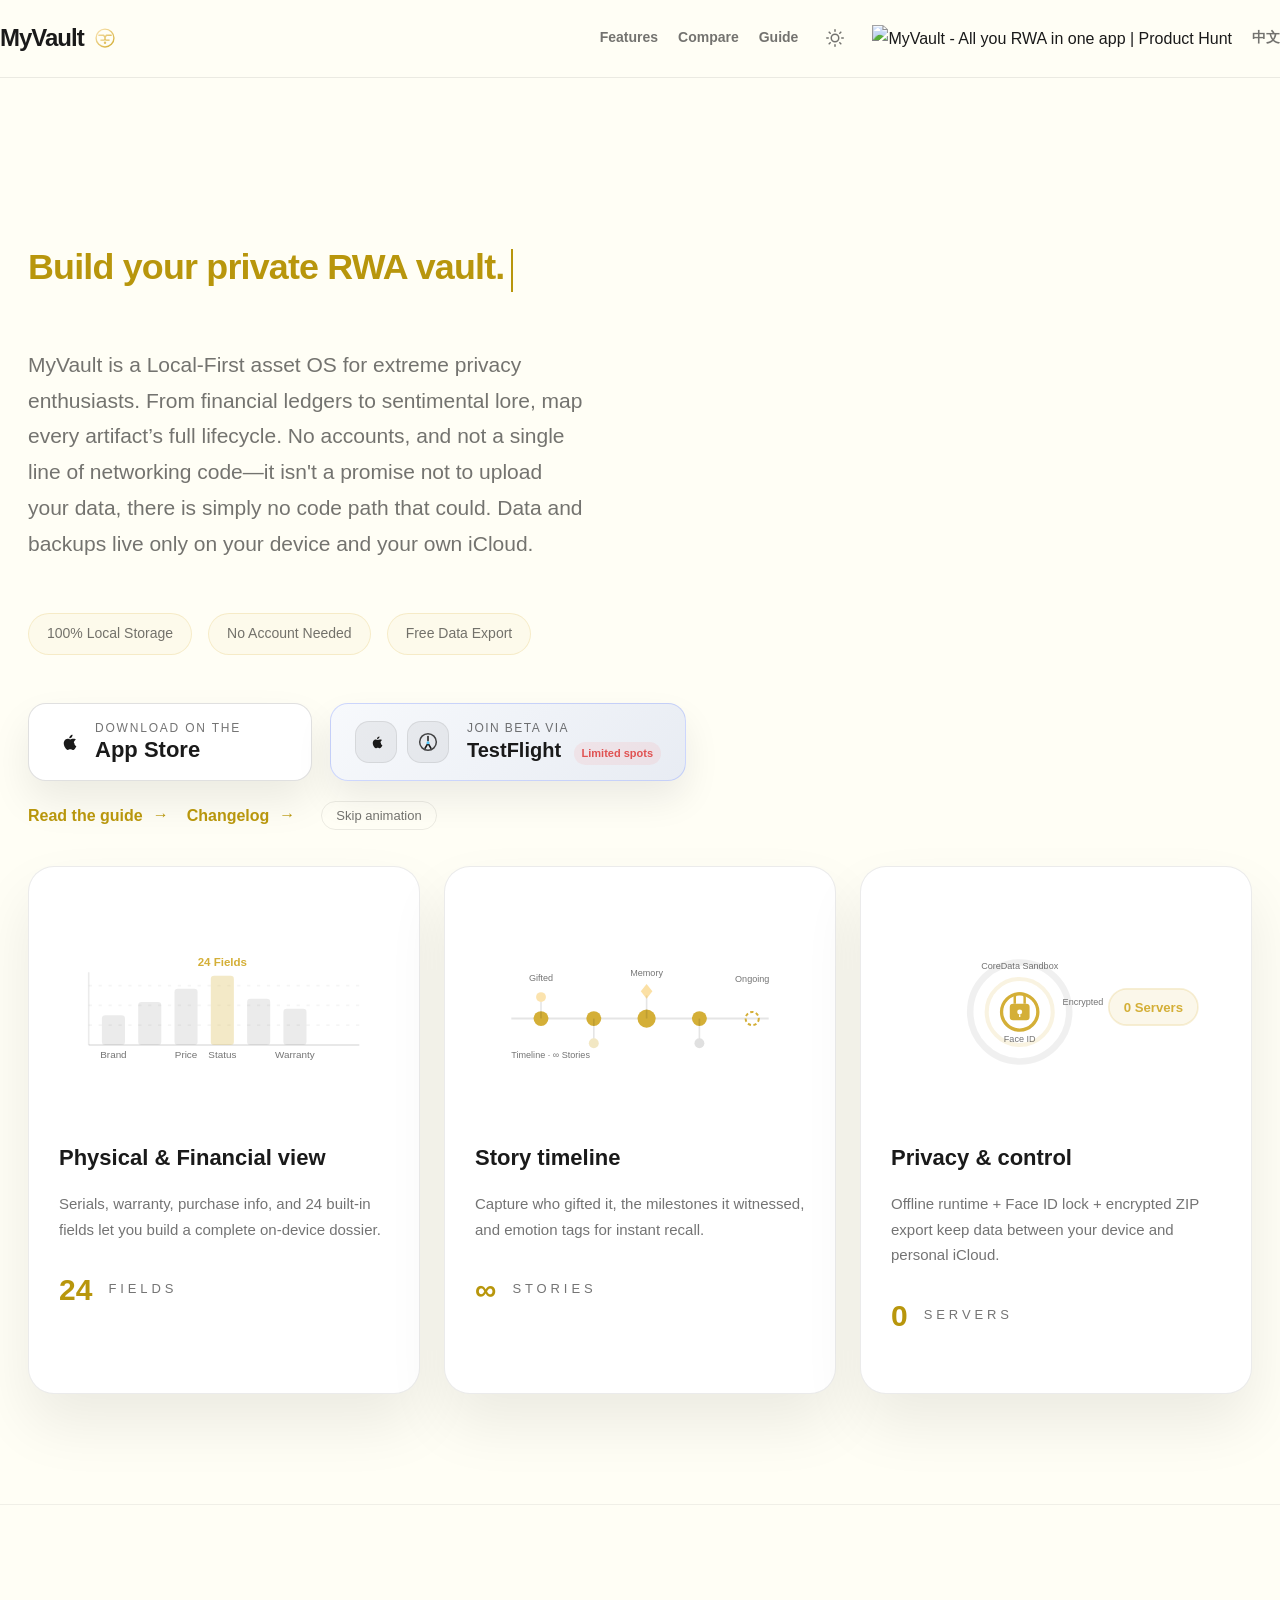
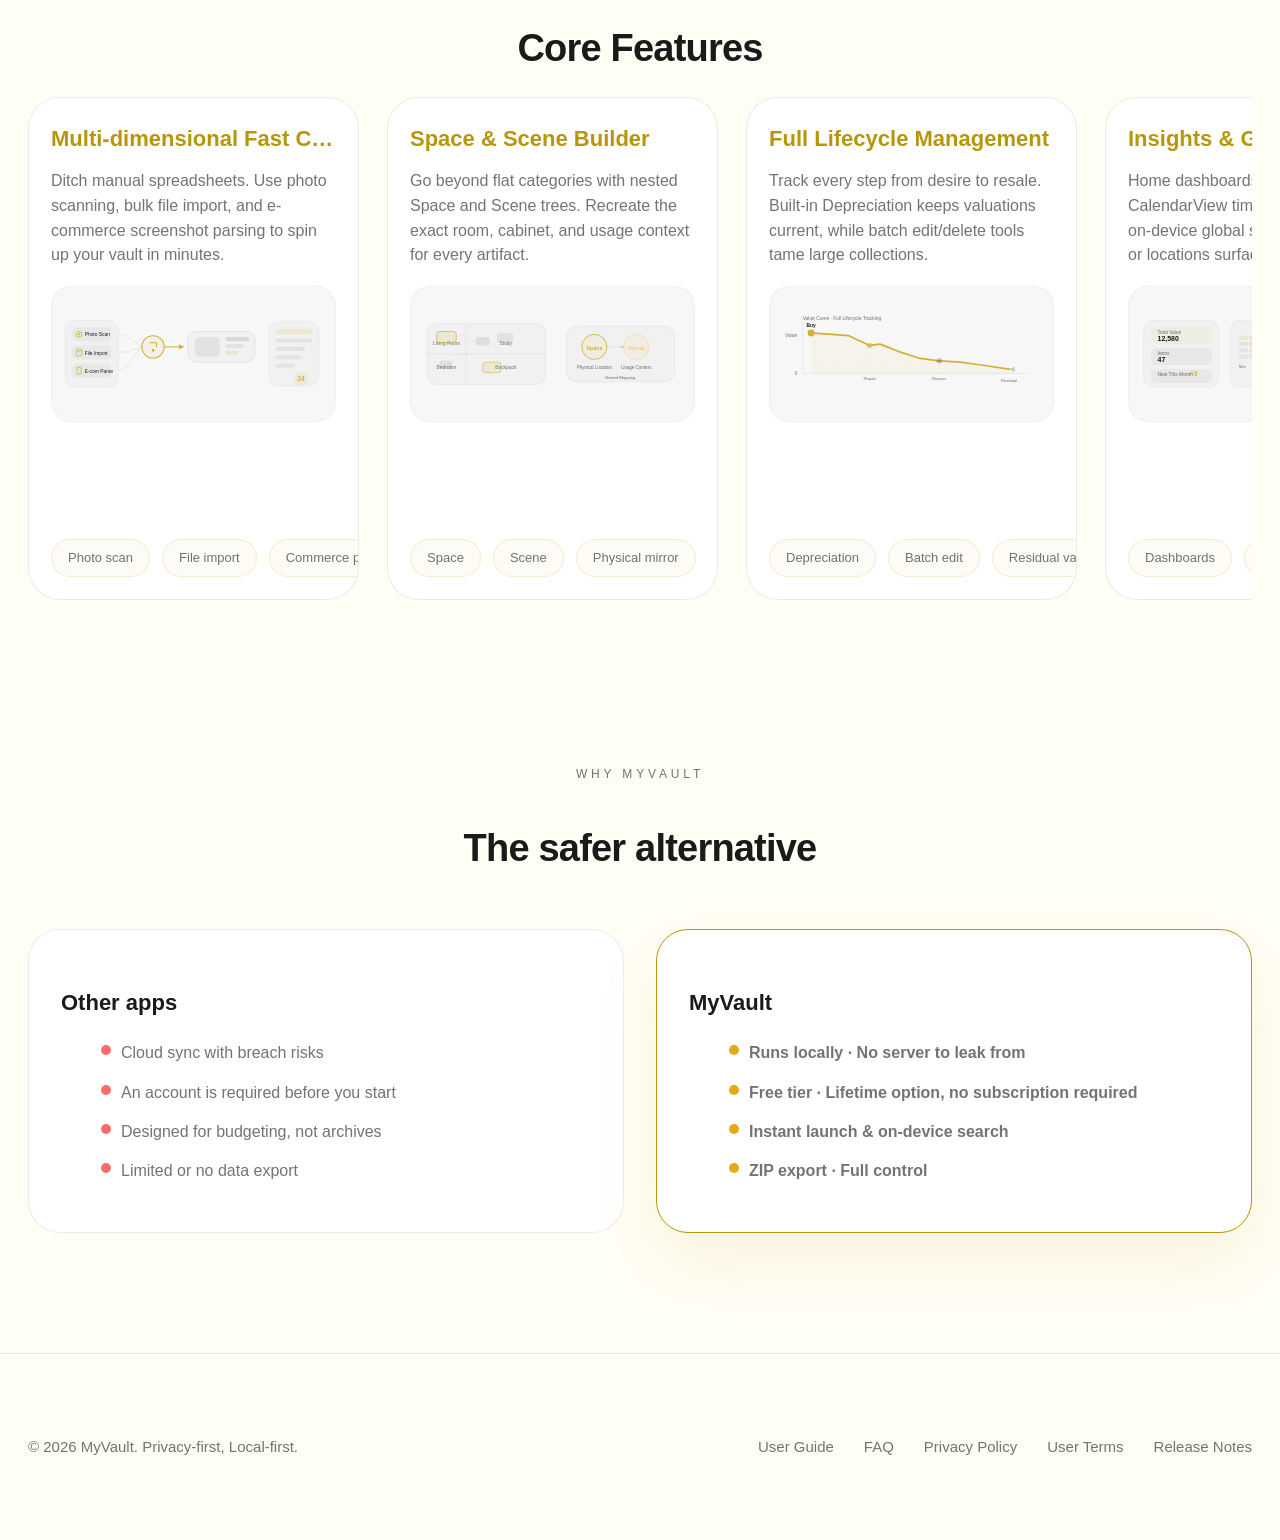
==== commit 75757508: "官网文案校准：移除与代码不符的宣传，改用可自证的隐私叙事 对照 MyVault 仓库代码逐条核实首页文案，修正 7 类失实/夸大表述。 问题集中在英文页（中文页原本更克制）。  英文页 en/inde" ====
--- a/en/index.html
+++ b/en/index.html
@@ -81,7 +81,7 @@
               <span class="typing" data-typing-speed="55">Build your private RWA vault. Defend 100% data sovereignty.</span>
               <span class="typing-caret" aria-hidden="true"></span>
             </h1>
-            <p class="h-sub">MyVault is a Local-First asset OS for extreme privacy enthusiasts. From financial ledgers to sentimental lore, map every artifact’s full lifecycle. No accounts, zero server dependency—data and backups live only on your device and personal iCloud.</p>
+            <p class="h-sub">MyVault is a Local-First asset OS for extreme privacy enthusiasts. From financial ledgers to sentimental lore, map every artifact’s full lifecycle. No accounts, and not a single line of networking code—it isn't a promise not to upload your data, there is simply no code path that could. Data and backups live only on your device and your own iCloud.</p>
             <div class="trust-badges">
               <span class="badge">100% Local Storage</span>
               <span class="badge">No Account Needed</span>
@@ -142,16 +142,16 @@
                 <rect x="92" y="16" width="14" height="42" rx="2" fill="rgba(212,175,55,.28)"/>
                 <rect x="114" y="30" width="14" height="28" rx="2" fill="rgba(0,0,0,.08)"/>
                 <rect x="136" y="36" width="14" height="22" rx="2" fill="rgba(0,0,0,.08)"/>
-                <text x="99" y="10" fill="#d4af37" font-size="7" font-weight="700" text-anchor="middle">24+ Fields</text>
+                <text x="99" y="10" fill="#d4af37" font-size="7" font-weight="700" text-anchor="middle">24 Fields</text>
                 <text x="33" y="66" fill="var(--muted)" font-size="6" text-anchor="middle">Brand</text>
                 <text x="77" y="66" fill="var(--muted)" font-size="6" text-anchor="middle">Price</text>
-                <text x="99" y="66" fill="var(--muted)" font-size="6" text-anchor="middle">Custom</text>
+                <text x="99" y="66" fill="var(--muted)" font-size="6" text-anchor="middle">Status</text>
                 <text x="143" y="66" fill="var(--muted)" font-size="6" text-anchor="middle">Warranty</text>
               </svg>
             </div>
             <h3>Physical & Financial view</h3>
-            <p>Serials, warranty, purchase info, and 24+ custom fields let you build a complete on-device dossier.</p>
-            <div class="metric"><strong>24+</strong><span>FIELDS</span></div>
+            <p>Serials, warranty, purchase info, and 24 built-in fields let you build a complete on-device dossier.</p>
+            <div class="metric"><strong>24</strong><span>FIELDS</span></div>
           </article>
           <article class="insight-card">
             <div class="mini-chart">
@@ -186,7 +186,7 @@
                 <circle cx="78" cy="38" r="30" fill="none" stroke="rgba(0,0,0,.06)" stroke-width="4"/>
                 <text x="78" y="12" fill="var(--muted)" font-size="5.5" text-anchor="middle">CoreData Sandbox</text>
                 <circle cx="78" cy="38" r="20" fill="none" stroke="rgba(212,175,55,.15)" stroke-width="2.5"/>
-                <text x="104" y="34" fill="var(--muted)" font-size="5.5">AES-256</text>
+                <text x="104" y="34" fill="var(--muted)" font-size="5.5">Encrypted</text>
                 <circle cx="78" cy="38" r="11" fill="none" stroke="#d4af37" stroke-width="2"/>
                 <text x="78" y="56" fill="var(--muted)" font-size="5.5" text-anchor="middle">Face ID</text>
                 <rect x="72" y="33" width="12" height="10" rx="2" fill="#d4af37"/>
@@ -194,12 +194,12 @@
                 <circle cx="78" cy="38" r="1.5" fill="#FFFEF5"/>
                 <line x1="78" y1="39.5" x2="78" y2="41" stroke="#FFFEF5" stroke-width="0.8"/>
                 <rect x="132" y="24" width="54" height="22" rx="11" fill="rgba(212,175,55,.1)" stroke="rgba(212,175,55,.2)" stroke-width="1"/>
-                <text x="159" y="38" fill="#d4af37" font-size="8" font-weight="700" text-anchor="middle">0 Leaks</text>
+                <text x="159" y="38" fill="#d4af37" font-size="8" font-weight="700" text-anchor="middle">0 Servers</text>
               </svg>
             </div>
             <h3>Privacy & control</h3>
-            <p>Offline runtime + Face ID lock + ZIP export keep data between your device and personal iCloud.</p>
-            <div class="metric"><strong>0</strong><span>LEAKS</span></div>
+            <p>Offline runtime + Face ID lock + encrypted ZIP export keep data between your device and personal iCloud.</p>
+            <div class="metric"><strong>0</strong><span>SERVERS</span></div>
           </article>
         </div>
       </div>
@@ -253,7 +253,7 @@
           </div>
           <div class="feature-chart reveal">
             <h3>Space & Scene Builder</h3>
-            <p class="feature-desc">Go beyond classic categories with 3D Space / Scene mapping. Recreate the exact room, cabinet, and usage context for every artifact.</p>
+            <p class="feature-desc">Go beyond flat categories with nested Space and Scene trees. Recreate the exact room, cabinet, and usage context for every artifact.</p>
             <div class="chart-wrap">
               <svg viewBox="0 0 400 120">
                 <rect x="20" y="16" width="170" height="88" rx="14" fill="rgba(0,0,0,.025)" stroke="rgba(0,0,0,.08)"/>
@@ -282,7 +282,7 @@
                 </defs>
                 <text x="260" y="82" fill="var(--muted)" font-size="6.5" text-anchor="middle">Physical Location</text>
                 <text x="320" y="82" fill="var(--muted)" font-size="6.5" text-anchor="middle">Usage Context</text>
-                <text x="297" y="96" fill="var(--muted)" font-size="6" text-anchor="middle">3D Mapping</text>
+                <text x="297" y="96" fill="var(--muted)" font-size="6" text-anchor="middle">Nested Mapping</text>
               </svg>
             </div>
             <div class="meta"><span>Space</span><span>Scene</span><span>Physical mirror</span></div>
@@ -318,7 +318,7 @@
           </div>
           <div class="feature-chart reveal">
             <h3>Insights & Global Search</h3>
-            <p class="feature-desc">Home dashboards, overview cards, and CalendarView timelines team up with millisecond global search so warranties or locations surface instantly.</p>
+            <p class="feature-desc">Home dashboards, overview cards, and CalendarView timelines team up with on-device global search so warranties or locations surface instantly.</p>
             <div class="chart-wrap">
               <svg viewBox="0 0 400 120">
                 <rect x="18" y="12" width="108" height="96" rx="14" fill="rgba(0,0,0,.025)" stroke="rgba(0,0,0,.06)"/>
@@ -378,7 +378,7 @@
           </div>
           <div class="feature-chart reveal">
             <h3>Data Backup & Migration</h3>
-            <p class="feature-desc">A dedicated safeguard stack: iCloud backup center plus offline ZIP exports for seamless sync or local handoff—no more lost vaults.</p>
+            <p class="feature-desc">A dedicated safeguard stack: offline ZIP exports for local handoff on every tier, plus the iCloud backup center and cross-device sync on Pro—no more lost vaults.</p>
             <div class="chart-wrap">
               <svg viewBox="0 0 400 120">
                 <defs>
@@ -409,11 +409,11 @@
                 <text x="270" y="98" fill="var(--muted)" font-size="6" text-anchor="middle">Export</text>
               </svg>
             </div>
-            <div class="meta"><span>iCloud backup</span><span>ZIP export</span><span>Cross-device</span></div>
+            <div class="meta"><span>ZIP export</span><span>iCloud backup (Pro)</span><span>Cross-device (Pro)</span></div>
           </div>
           <div class="feature-chart reveal">
-            <h3>Asset Minting & Certificates</h3>
-            <p class="feature-desc">Give prized physical items a digital soul with RWA minting. Generate minimalist certificates and export stunning PDFs for archival or gifting.</p>
+            <h3>Asset IDs & Certificates</h3>
+            <p class="feature-desc">Give prized physical items a digital identity. Every item gets a unique SHA-256 asset ID generated on your device — no blockchain, no wallet, no network. Turn it into a minimalist certificate and export a PDF for archival or gifting.</p>
             <div class="chart-wrap">
               <svg viewBox="0 0 400 120">
                 <defs>
@@ -422,20 +422,20 @@
                 <rect x="20" y="30" width="60" height="60" rx="14" fill="rgba(0,0,0,.025)" stroke="rgba(0,0,0,.08)"/>
                 <rect x="32" y="42" width="36" height="36" rx="6" fill="rgba(212,175,55,.1)"/>
                 <circle cx="50" cy="56" r="8" fill="none" stroke="#d4af37" stroke-width="1.5"/>
-                <text x="50" y="59" fill="#d4af37" font-size="7" text-anchor="middle">RWA</text>
+                <text x="50" y="59" fill="#d4af37" font-size="7" text-anchor="middle">ITEM</text>
                 <path d="M80 60 L108 60" fill="none" stroke="#d4af37" stroke-width="1.5" marker-end="url(#ar-m1-en)"/>
                 <circle cx="126" cy="60" r="22" fill="rgba(212,175,55,.06)" stroke="#d4af37" stroke-width="1.5"/>
                 <path d="M118 52 L126 44 L134 52" fill="none" stroke="#d4af37" stroke-width="1.5" stroke-linecap="round"/>
                 <circle cx="126" cy="56" r="2" fill="#d4af37"/>
                 <path d="M126 60 L126 68" stroke="#d4af37" stroke-width="1.5" stroke-linecap="round"/>
-                <text x="126" y="78" fill="var(--muted)" font-size="6.5" text-anchor="middle">Mint</text>
+                <text x="126" y="78" fill="var(--muted)" font-size="6.5" text-anchor="middle">SHA-256</text>
                 <path d="M148 60 L178 60" fill="none" stroke="#d4af37" stroke-width="1.5" marker-end="url(#ar-m1-en)"/>
                 <rect x="188" y="28" width="100" height="64" rx="12" fill="rgba(0,0,0,.025)" stroke="rgba(0,0,0,.1)"/>
                 <rect x="198" y="36" width="80" height="48" rx="8" fill="rgba(212,175,55,.06)"/>
                 <circle cx="228" cy="52" r="22" fill="none" stroke="#d4af37" stroke-width="1.2" stroke-dasharray="3 2"/>
                 <circle cx="228" cy="52" r="14" fill="none" stroke="#d4af37" stroke-width="1"/>
                 <text x="228" y="48" fill="#d4af37" font-size="7" font-weight="700" text-anchor="middle">CERT</text>
-                <text x="228" y="58" fill="#d4af37" font-size="5" text-anchor="middle">RWA</text>
+                <text x="228" y="58" fill="#d4af37" font-size="5" text-anchor="middle">0x…</text>
                 <rect x="238" y="36" width="34" height="12" rx="6" fill="#d4af37"/>
                 <text x="255" y="44" fill="#FFFEF5" font-size="6" font-weight="700" text-anchor="middle">PDF</text>
                 <rect x="308" y="30" width="64" height="60" rx="12" fill="rgba(0,0,0,.025)" stroke="rgba(0,0,0,.08)"/>
@@ -444,17 +444,17 @@
                 <text x="340" y="72" fill="var(--muted)" font-size="5.5" text-anchor="middle">Share & Archive</text>
               </svg>
             </div>
-            <div class="meta"><span>RWA mint</span><span>Digital cert</span><span>PDF export</span></div>
+            <div class="meta"><span>On-device asset ID</span><span>Digital cert</span><span>PDF export</span></div>
           </div>
           <div class="feature-chart reveal">
             <h3>Privacy & Security Base</h3>
-            <p class="feature-desc">Absolute on-device control. No centralized servers or forced accounts. Assets and photos stay encrypted in sandbox/CoreData with optional passcode or Face ID.</p>
+            <p class="feature-desc">Absolute on-device control. MyVault ships with no networking code at all — there is no server to leak to, and no account to create. Data lives in the app's private CoreData sandbox behind iOS file protection, with optional passcode or Face ID, and backups you export are sealed with AES-256-GCM.</p>
             <div class="chart-wrap">
               <svg viewBox="0 0 400 120">
                 <rect x="60" y="74" width="280" height="34" rx="10" fill="rgba(0,0,0,.025)" stroke="rgba(0,0,0,.06)"/>
                 <text x="200" y="96" fill="var(--text)" font-size="8" font-weight="600" text-anchor="middle">CoreData Local Sandbox · Data Isolation</text>
                 <rect x="90" y="46" width="220" height="28" rx="10" fill="rgba(212,175,55,.06)" stroke="rgba(212,175,55,.15)"/>
-                <text x="200" y="64" fill="#d4af37" font-size="8" font-weight="600" text-anchor="middle">AES-256 Encryption Layer</text>
+                <text x="200" y="64" fill="#d4af37" font-size="8" font-weight="600" text-anchor="middle">AES-256-GCM Encrypted Backup</text>
                 <rect x="140" y="22" width="120" height="24" rx="10" fill="rgba(212,175,55,.1)" stroke="#d4af37" stroke-width="1.2"/>
                 <text x="200" y="38" fill="#d4af37" font-size="8" font-weight="700" text-anchor="middle">Face ID / Passcode</text>
                 <path d="M194 16 L194 22" stroke="#d4af37" stroke-width="1.5"/>
@@ -484,7 +484,7 @@
             <h3>Other apps</h3>
             <ul>
               <li>Cloud sync with breach risks</li>
-              <li>Forced accounts & subscriptions</li>
+              <li>An account is required before you start</li>
               <li>Designed for budgeting, not archives</li>
               <li>Limited or no data export</li>
             </ul>
@@ -492,9 +492,9 @@
           <article class="compare-card mine">
             <h3>MyVault</h3>
             <ul>
-              <li><strong>Runs locally · Zero leakage</strong></li>
-              <li><strong>One-time purchase / free tier</strong></li>
-              <li><strong>Instant launch & lightning search</strong></li>
+              <li><strong>Runs locally · No server to leak from</strong></li>
+              <li><strong>Free tier · Lifetime option, no subscription required</strong></li>
+              <li><strong>Instant launch & on-device search</strong></li>
               <li><strong>ZIP export · Full control</strong></li>
             </ul>
           </article>
